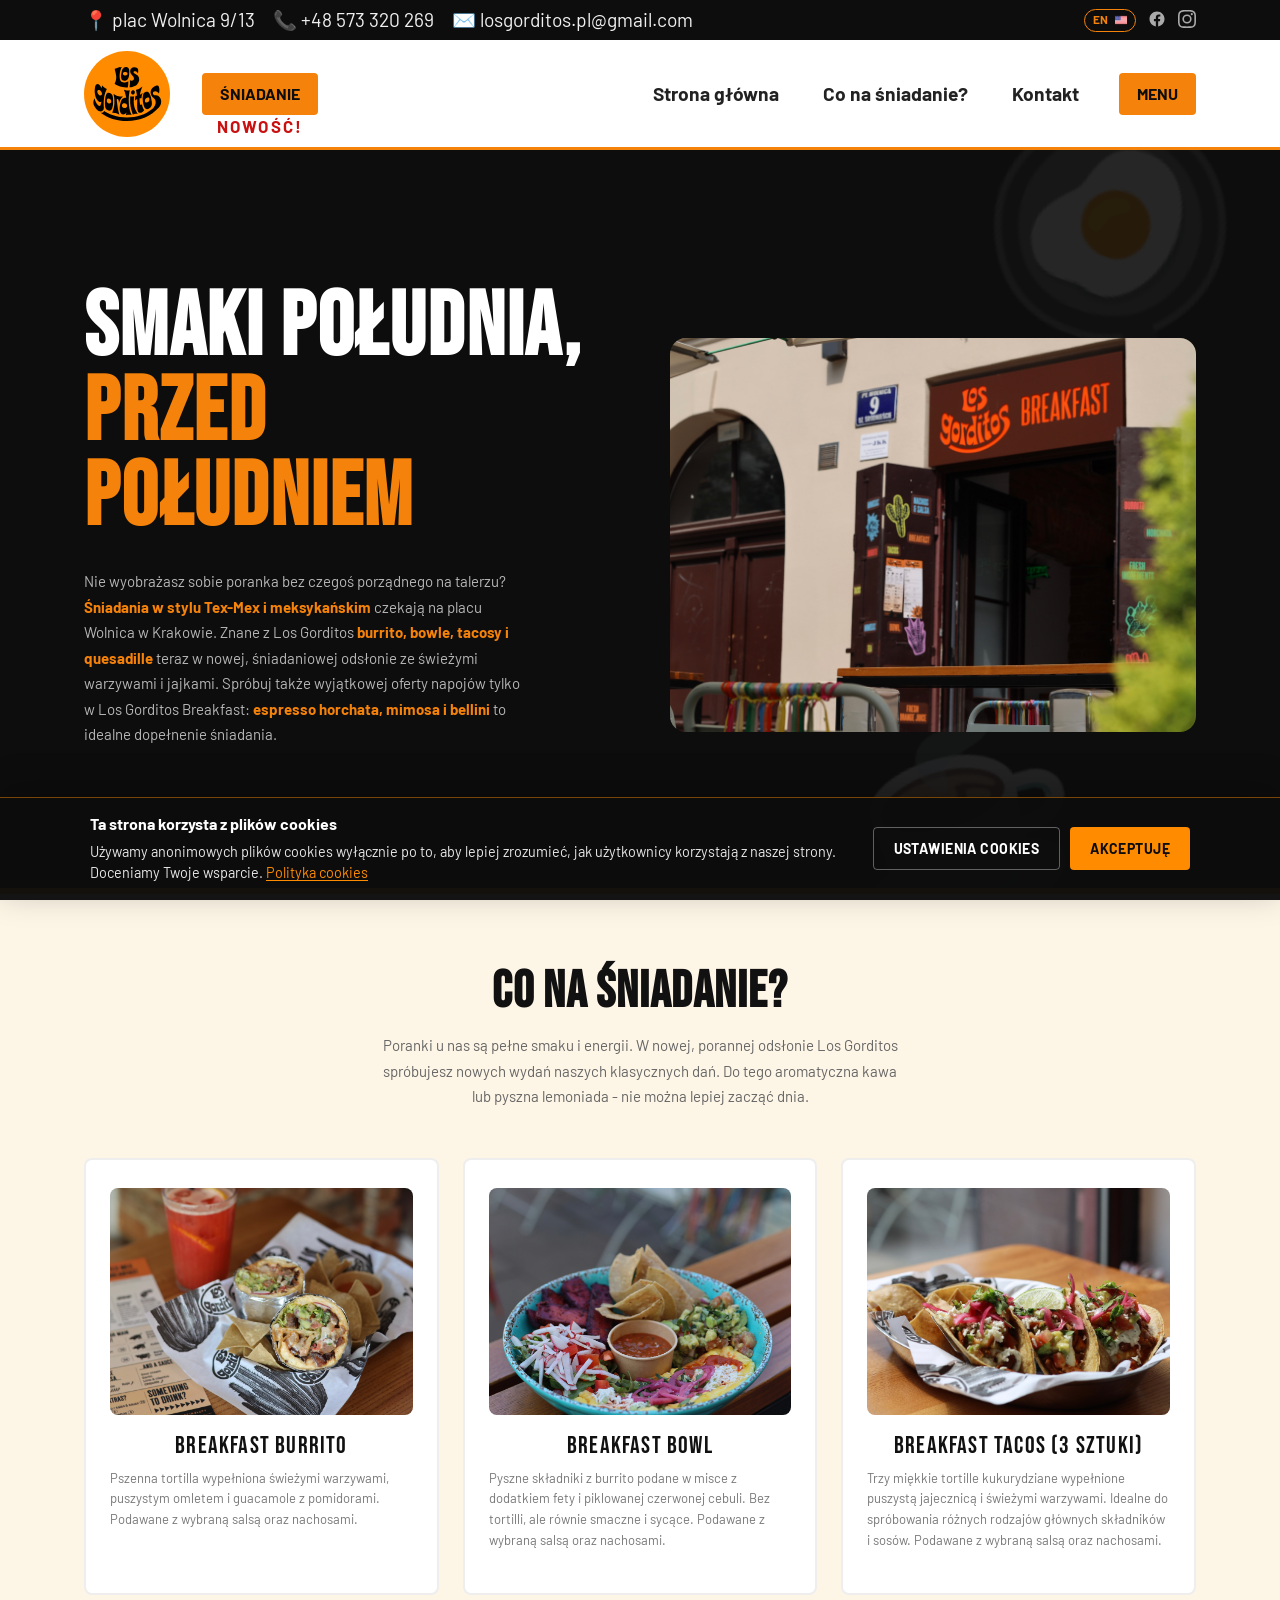
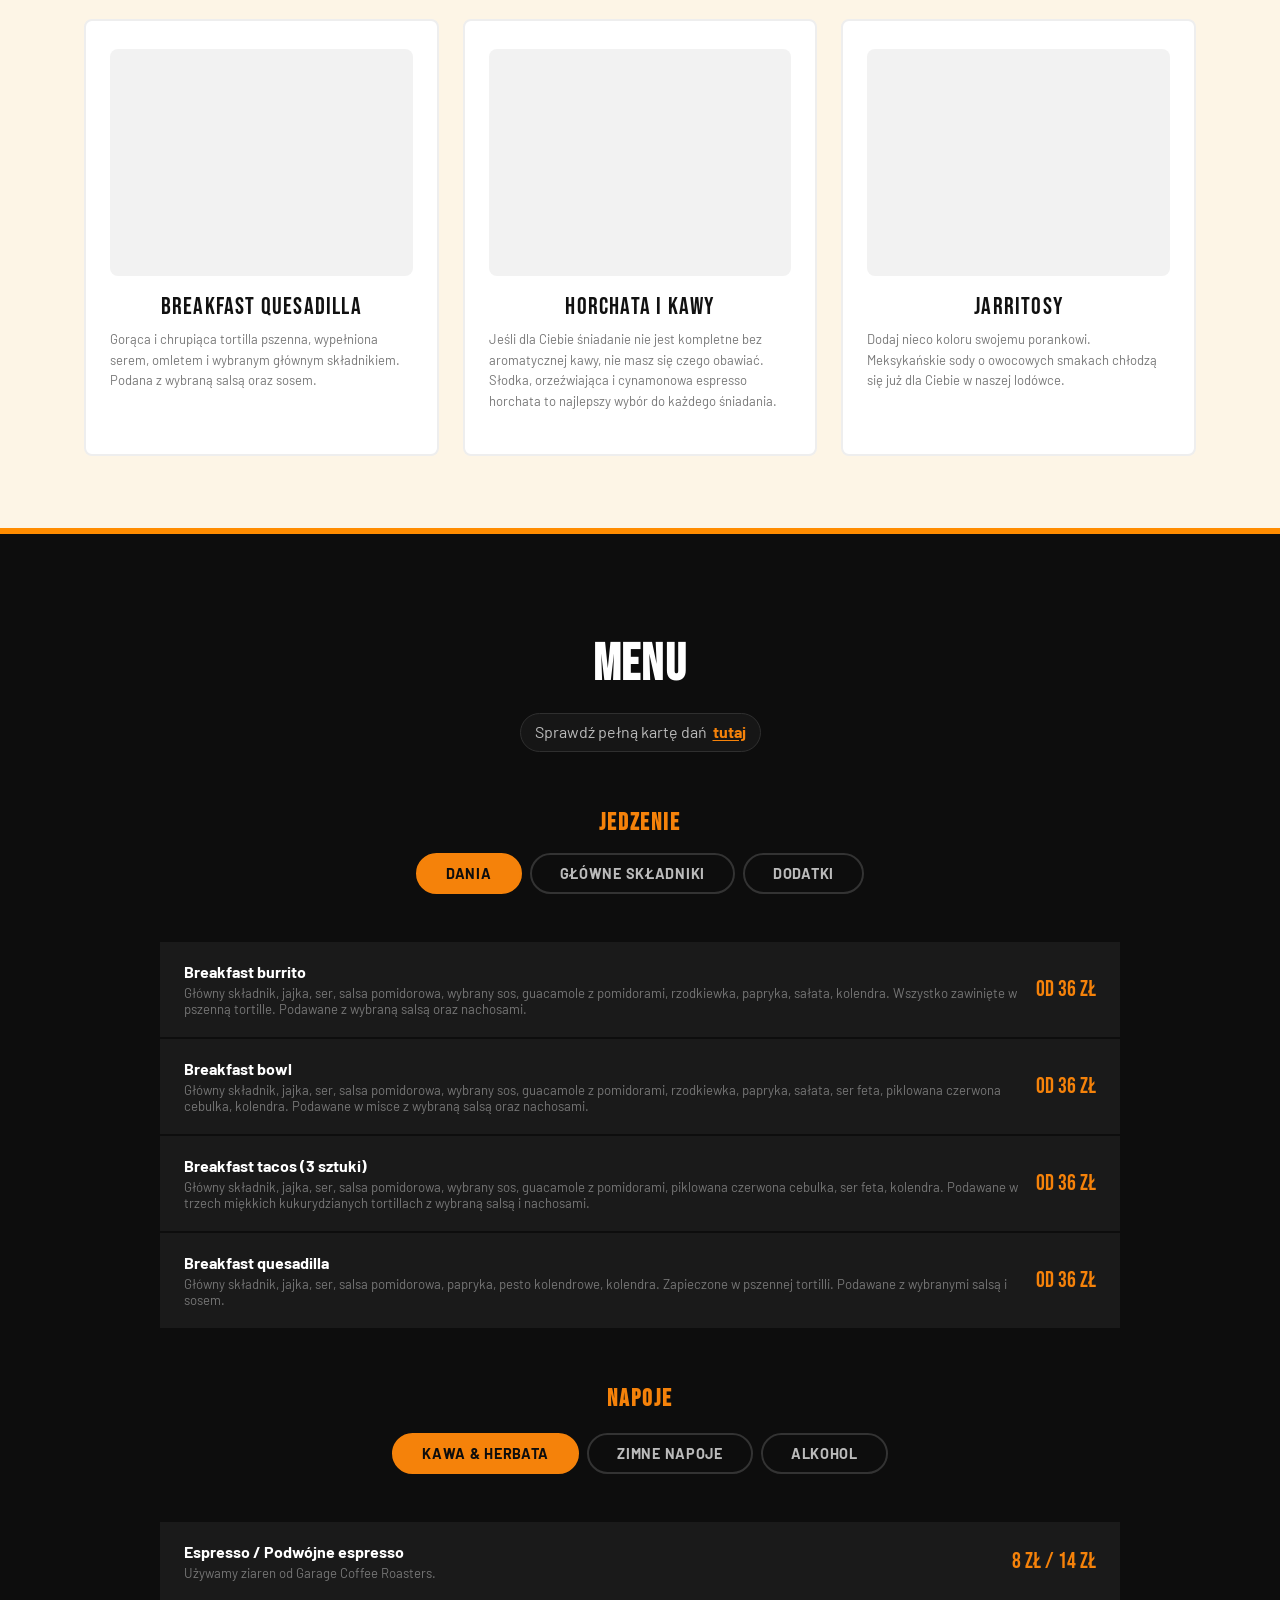
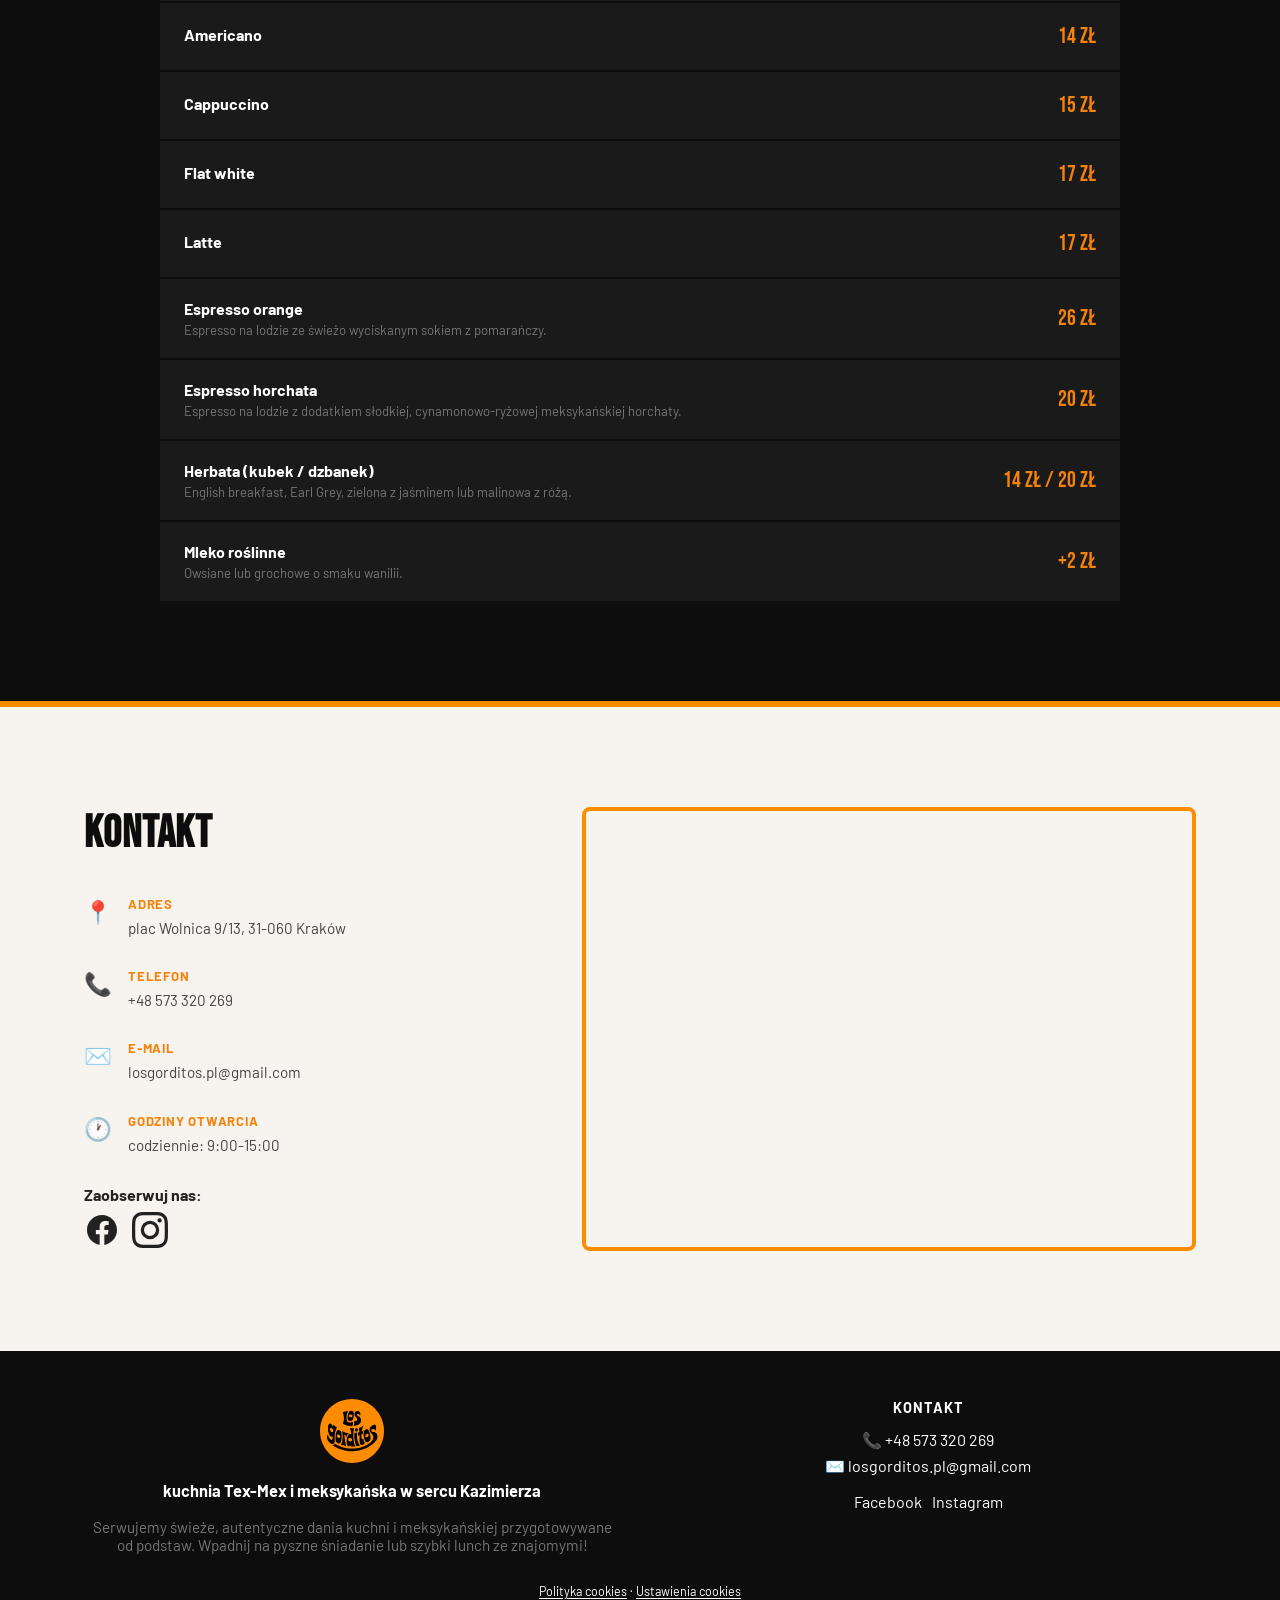
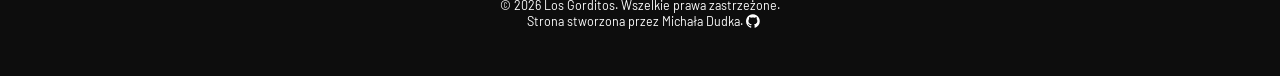
==== breakfast/index.html @ 09b19503 "Update breakfast menu URL in index.html" ====
<!DOCTYPE html>
<html lang="pl">

<head>

<script src="../js/gtag-consent-default.js"></script>

<script type="application/ld+json">
{
  "@context": "https://schema.org",
  "@type": "Restaurant",
  "name": "Los Gorditos Breakfast",
  "inLanguage": "pl",
  "url": "https://losgorditos.pl/breakfast",
  "logo": "https://losgorditos.pl/images/logo-losgorditos.svg",
  "image": "https://losgorditos.pl/images/logo-above-door.webp",
  "description": "Śniadania Tex-Mex i meksykańskie w sercu krakowskiego Kazimierza. Najlepsze burrito, tacos, quesadillas, piwo i kawa.",
  "servesCuisine": ["Tex-Mex", "Mexican", "Breakfast"],
  "priceRange": "$$",
  "telephone": "+48573320269",
  "email": "losgorditos.pl@gmail.com",
  "address": {
    "@type": "PostalAddress",
    "streetAddress": "plac Wolnica 9/13",
    "addressLocality": "Kraków",
    "postalCode": "31-060",
    "addressCountry": "PL"
  },
  "geo": {
    "@type": "GeoCoordinates",
    "latitude": 50.0488204,
    "longitude": 19.9448152
  },
  "hasMap": "https://maps.app.goo.gl/TmbM3u1rNpXEDrRg7",
  "menu": "https://losgorditos.pl/breakfast/menu/",
  "currenciesAccepted": "PLN",
  "paymentAccepted": "Cash, Credit Card, Mobile Payment, Blik, Bitcoin",
  "openingHoursSpecification": [
    {
      "@type": "OpeningHoursSpecification",
      "dayOfWeek": ["Monday","Tuesday","Wednesday","Thursday","Friday","Saturday","Sunday"],
      "opens": "9:00",
      "closes": "14:00"
    }
  ],
  "sameAs": [
    "https://www.facebook.com/losgorditosPL/",
    "https://www.instagram.com/losgorditos.krk.pl/"
  ]
}
</script>



  <meta charset="UTF-8" />
  <meta name="viewport" content="width=device-width, initial-scale=1.0" />
  <meta name="description" content="Los Gorditos Breakfast to restauracja Tex-Mex i meksykańska na krakowskim Kazimierzu. Burrito, tacos, quesadillas, świeże składniki i dostawa. Sprawdź menu i zamów online!" />
  <meta name="robots" content="index, follow" />
  <link rel="canonical" href="https://losgorditos.pl/breakfast/" />
  <link rel="alternate" hreflang="pl" href="https://losgorditos.pl/breakfast/" />
  <link rel="alternate" hreflang="en" href="https://losgorditos.pl/breakfast/en.html" />
  <link rel="alternate" hreflang="x-default" href="https://losgorditos.pl/breakfast/" />
  <meta property="og:title" content="Los Gorditos Breakfast – Śniadania Tex-Mex i meksykańskie w sercu Kazimierza" />
  <meta property="og:description" content="Świeże burrito, tacos i więcej. Sprawdź menu Los Gorditos Breakfast w Krakowie!" />
  <meta property="og:image" content="https://losgorditos.pl/images/og-image.jpg" />
  <meta property="og:url" content="https://losgorditos.pl/breakfast/" />
  <meta property="og:type" content="website" />
  <meta name="geo.region" content="PL-MA" />
  <meta name="geo.placename" content="Kraków" />
  <meta name="geo.position" content="50.0488204;19.9448152" />
  <meta name="ICBM" content="50.0488204, 19.9448152" />

  <meta charset="UTF-8" />
  <meta name="viewport" content="width=device-width, initial-scale=1.0" />
  <title>Los Gorditos Breakfast – Śniadania Tex-Mex i meksykańskie w&nbsp;sercu Kazimierza</title>
  <link rel="preload" href="../fonts/BebasNeue-Regular.ttf" as="font" type="font/ttf" crossorigin>
  <link rel="preload" href="../fonts/Barlow-Regular.ttf" as="font" type="font/ttf" crossorigin>
  <link rel="preload" href="../fonts/Barlow-Bold.ttf" as="font" type="font/ttf" crossorigin>
  <link rel="preload" href="../fonts/Barlow-Italic.ttf" as="font" type="font/ttf" crossorigin>
  <link rel="preload" href="style-breakfast.css" as="style" onload="this.onload=null;this.rel='stylesheet'" />
  <noscript><link rel="stylesheet" href="style-breakfast.css" /></noscript>
  <link rel="stylesheet" href="style-breakfast.css" />
  <link rel="stylesheet" href="../css/cookie-consent.css" />

  <!-- Favicon -->
  <link rel="icon" type="image/svg+xml" href="../images/logo-losgorditos.svg" />

</head>
<body>

  <!-- TOP BAR -->
  <div class="topbar">
    <div class="topbar-inner">
      <span>
        <a href="https://maps.app.goo.gl/LWCcdTM8QQ1nmCn27">📍 plac Wolnica 9/13</a>
      </span>
      <span class="topbar-hide-mobile">        
        <p><a href="tel:+48 573 320 269">📞 +48 573 320 269</a></p>
      </span>
      <span class="topbar-hide-mobile topbar-hide-email">
        <p><a href="mailto:losgorditos.pl@gmail.com">✉️ losgorditos.pl@gmail.com</a></p>
      </span>

      <div class="topbar-social">
        <a href="https://losgorditos.pl/en.html" class="topbar-lang-switch" aria-label="English version">EN <img src="../images/flag-usa.webp" alt="" aria-hidden="true" class="flag-icon" /></a>
        <a href="https://www.facebook.com/losgorditosPL/" aria-label="Facebook" target="_blank" rel="noopener noreferrer">
          <svg width="18" height="18" fill="currentColor" viewBox="0 0 24 24"><path d="M22 12c0-5.52-4.48-10-10-10S2 6.48 2 12c0 4.99 3.66 9.12 8.44 9.88v-6.99H7.9v-2.89h2.54V9.84c0-2.51 1.49-3.89 3.78-3.89 1.09 0 2.24.2 2.24.2v2.46h-1.26c-1.24 0-1.63.77-1.63 1.56v1.88h2.77l-.44 2.89h-2.33v6.99C18.34 21.12 22 16.99 22 12z"/></svg>
        </a>
        <a href="https://www.instagram.com/losgorditos.krk.pl/" aria-label="Instagram" target="_blank" rel="noopener noreferrer">
          <svg width="18" height="18" fill="currentColor" viewBox="0 0 24 24"><path d="M12 2.163c3.204 0 3.584.012 4.85.07 3.252.148 4.771 1.691 4.919 4.919.058 1.265.069 1.645.069 4.849 0 3.205-.012 3.584-.069 4.849-.149 3.225-1.664 4.771-4.919 4.919-1.266.058-1.644.07-4.85.07-3.204 0-3.584-.012-4.849-.07-3.26-.149-4.771-1.699-4.919-4.92-.058-1.265-.07-1.644-.07-4.849 0-3.204.013-3.583.07-4.849.149-3.227 1.664-4.771 4.919-4.919 1.266-.057 1.645-.069 4.849-.069zM12 0C8.741 0 8.333.014 7.053.072 2.695.272.273 2.69.073 7.052.014 8.333 0 8.741 0 12c0 3.259.014 3.668.072 4.948.2 4.358 2.618 6.78 6.98 6.98C8.333 23.986 8.741 24 12 24c3.259 0 3.668-.014 4.948-.072 4.354-.2 6.782-2.618 6.979-6.98.059-1.28.073-1.689.073-4.948 0-3.259-.014-3.667-.072-4.947-.196-4.354-2.617-6.78-6.979-6.98C15.668.014 15.259 0 12 0zm0 5.838a6.162 6.162 0 100 12.324 6.162 6.162 0 000-12.324zM12 16a4 4 0 110-8 4 4 0 010 8zm6.406-11.845a1.44 1.44 0 100 2.881 1.44 1.44 0 000-2.881z"/></svg>
        </a>
      </div>
    </div>
  </div>

  <!-- NAVBAR -->
  <nav class="navbar" id="navbar">
    <div class="nav-inner">
      <a href="../" class="nav-logo">
        <img src="../images/logo-losgorditos.svg" alt="Los Gorditos" onerror="this.style.display='none'; this.nextElementSibling.style.display='flex'" loading="eager" fetchpriority=high decoding="sync" width="86" height="86" />
      </a>
      <div class="nav-breakfast-wrap">
        <a href="#" class="nav-breakfast">ŚNIADANIE</a>
        <span class="nav-breakfast-badge">NOWOŚĆ!</span>
      </div>
      <a href="menu/" class="mobile-quick-menu" target="_blank" rel="noopener noreferrer">MENU</a>
      <button class="hamburger" id="hamburger" aria-label="Otwórz menu nawigacji" aria-expanded="false" aria-controls="navLinks">
        <span></span><span></span><span></span>
      </button>
      <ul class="nav-links" id="navLinks">
        <li><a href="#">Strona główna</a></li>
        <li><a href="#about">Co na śniadanie?</a></li>
        <li><a href="#contact">Kontakt</a></li>
        <!-- <li><a href="#offer">Nasza oferta</a></li> -->
        <!-- <li><a href="#delivery">Usługa dostawy</a></li> -->
        <!-- <li><a href="#catering">Catering</a></li> -->
        <!-- <li><a href="#contact">Kontakt</a></li> -->
        <li><a href="menu/" class="btn-menu" target="_blank">MENU</a></li>
      </ul>
    </div>
  </nav>

<!-- HERO -->
  <!-- HERO -->
  <section class="hero" id="home">
    <div class="hero-content">
      <div class="hero-text">
        <h1 class="hero-title">Smaki południa,<br> <b>przed południem</b></h1>
        <p class="hero-desc"> Nie wyobrażasz sobie poranka bez czegoś porządnego na talerzu? <b>Śniadania w stylu Tex-Mex i meksykańskim</b> czekają na placu Wolnica w Krakowie. Znane z Los Gorditos <b>burrito, bowle, tacosy i quesadille</b> teraz w nowej, śniadaniowej odsłonie ze świeżymi warzywami i jajkami. Spróbuj także wyjątkowej oferty napojów tylko w Los Gorditos Breakfast: <b>espresso horchata, mimosa i bellini</b> to idealne dopełnenie śniadania.</p>
        <div class="hero-btns">
          <!-- <a href="#contact" class="btn btn-primary">Gdzie?</a> -->
        </div>
      </div>
      <div class="hero-img">
        <div class="hero-img-frame">
          <img src="images/main-photo-doors.JPG" sizes="(max-width: 700px) 92vw, (max-width: 1100px) 70vw, 45vw" alt="Wejście do Los Gorditos Breakfast przy placu Wolnica" onerror="this.parentElement.classList.add('img-placeholder')" loading="eager" fetchpriority="high" decoding="sync" width="674" height="1200" />
        </div>
      </div>
    </div>
    <div class="hero-stripe"></div>
  </section>

  </div>
</div>

<div class="divider"></div>

<!-- MENU TEASER -->
<div class="section" id="about">
  <h2 class="section-title">Co na śniadanie?</h2>
  <p class="section-sub">Poranki u nas są pełne smaku i energii. W nowej, porannej odsłonie Los Gorditos spróbujesz nowych wydań naszych klasycznych dań. Do tego aromatyczna kawa lub pyszna lemoniada - nie można lepiej zacząć dnia.</p>

  <div class="dishes-grid">
    <div class="dish-card">
      <img src="images/breakfast-burrito.jpg" alt="Breakfast burrito" class="dish-emoji" loading="lazy" decoding="async" />
      <div class="dish-name">Breakfast burrito</div>
      <p class="dish-desc">Pszenna tortilla wypełniona świeżymi warzywami, puszystym omletem i guacamole z pomidorami. Podawane z wybraną salsą oraz nachosami.</p>
    </div>
    <div class="dish-card">
      <img src="images/breakfast-bowl.jpg" alt="Breakfast bowl" class="dish-emoji" loading="lazy" decoding="async" />
      <div class="dish-name">Breakfast bowl</div>
      <p class="dish-desc">Pyszne składniki z burrito podane w misce z dodatkiem fety i piklowanej czerwonej cebuli. Bez tortilli, ale równie smaczne i sycące. Podawane z wybraną salsą oraz nachosami.</p>
    </div>
    <div class="dish-card">
      <img src="images/breakfast-tacos.jpg" alt="Breakfast tacos (3 sztuki)" class="dish-emoji" loading="lazy" decoding="async" />
      <div class="dish-name">Breakfast tacos (3 sztuki)</div>
      <p class="dish-desc">Trzy miękkie tortille kukurydziane wypełnione puszystą jajecznicą i świeżymi warzywami. Idealne do spróbowania różnych rodzajów głównych składników i sosów. Podawane z wybraną salsą oraz nachosami.</p>
    </div>
    <div class="dish-card">
      <img src="images/breakfast-quesadilla.jpg" alt="Breakfast quesadilla" class="dish-emoji" loading="lazy" decoding="async" />
      <div class="dish-name">Breakfast quesadilla</div>
      <p class="dish-desc">Gorąca i chrupiąca tortilla pszenna, wypełniona serem, omletem i wybranym głównym składnikiem. Podana z wybraną salsą oraz sosem.</p>
    </div>
    <div class="dish-card">
      <img src="images/horchata.jpg" alt="Horchata i kawy" class="dish-emoji" loading="lazy" decoding="async" />
      <div class="dish-name">Horchata i kawy</div>
      <p class="dish-desc">Jeśli dla Ciebie śniadanie nie jest kompletne bez aromatycznej kawy, nie masz się czego obawiać. Słodka, orzeźwiająca i cynamonowa espresso horchata to najlepszy wybór do każdego śniadania.</p>
    </div>
    <div class="dish-card">
      <img src="images/jarritos.jpg" alt="Jarritosy" class="dish-emoji" loading="lazy" decoding="async" />
      <div class="dish-name">Jarritosy</div>
      <p class="dish-desc">Dodaj nieco koloru swojemu porankowi. Meksykańskie sody o owocowych smakach chłodzą się już dla Ciebie w naszej lodówce.</p>
    </div>
  </div>
</div>

<div class="divider"></div>

  <!-- MENU SECTION -->
  <section class="menu-section" id="menu">
      <div class="section-header light">
        <h2>Menu</h2>
        <p class="menu-subtitle">Sprawdź pełną kartę dań <a href="menu/" target="_blank" rel="noopener noreferrer">tutaj</a></p>
      </div>
      <h3 class="menu-group-heading">JEDZENIE</h3>
      <div class="menu-tabs" role="tablist" aria-label="Kategorie menu">
        <button class="tab active" data-tab="main" role="tab" aria-selected="true" aria-controls="tab-main" id="tab-btn-main">Dania</button>
        <button class="tab" data-tab="sides" role="tab" aria-selected="false" aria-controls="tab-sides" id="tab-btn-sides">Główne składniki</button>
        <button class="tab" data-tab="drinks" role="tab" aria-selected="false" aria-controls="tab-drinks" id="tab-btn-drinks">Dodatki</button>
      </div>
      <div class="menu-content active" id="tab-main" role="tabpanel" aria-labelledby="tab-btn-main">
        <div class="menu-grid">
          <div class="menu-item">
            <div class="menu-item-info"><h4>Breakfast burrito</h4><p>Główny składnik, jajka, ser, salsa pomidorowa, wybrany sos, guacamole z pomidorami, rzodkiewka, papryka, sałata, kolendra. Wszystko zawinięte w pszenną tortille. Podawane z wybraną salsą oraz nachosami.</p></div>
            <span class="menu-price">od 36 zł</span>
          </div>
          <div class="menu-item">
            <div class="menu-item-info"><h4>Breakfast bowl</h4><p>Główny składnik, jajka, ser, salsa pomidorowa, wybrany sos, guacamole z pomidorami, rzodkiewka, papryka, sałata, ser feta, piklowana czerwona cebulka, kolendra. Podawane w misce z wybraną salsą oraz nachosami.</p></div>
            <span class="menu-price">od 36 zł</span>
          </div>
          <div class="menu-item">
            <div class="menu-item-info"><h4>Breakfast tacos (3 sztuki)</h4><p>Główny składnik, jajka, ser, salsa pomidorowa, wybrany sos, guacamole z pomidorami, piklowana czerwona cebulka, ser feta, kolendra. Podawane w trzech miękkich kukurydzianych tortillach z wybraną salsą i nachosami.</p></div>
            <span class="menu-price">od 36 zł</span>
          </div>
          <div class="menu-item">
            <div class="menu-item-info"><h4>Breakfast quesadilla</h4><p>Główny składnik, jajka, ser, salsa pomidorowa, papryka, pesto kolendrowe, kolendra. Zapieczone w pszennej tortilli. Podawane z wybranymi salsą i sosem.</p></div>
            <span class="menu-price">od 36 zł</span>
          </div>
        </div>
      </div>
      <div class="menu-content" id="tab-sides" role="tabpanel" aria-labelledby="tab-btn-sides">
        <div class="menu-grid">
          <div class="menu-item">
            <div class="menu-item-info"><h4>Tofu-boczek</h4><p>Plastry wędzonego tofu marynowanego w wędzonej zalewie z dodatkiem pomidorów i soku z buraka.</p></div>
            <span class="menu-price">36 zł</span>
          </div>
          <div class="menu-item">
            <div class="menu-item-info"><h4>Pieczony kurczak</h4><p>Soczysty, idealnie doprawiony i wypieczony kurczak. Pyszny i sycący w każdym kęsie.</p></div>
            <span class="menu-price">38 zł</span>
          </div>
          <div class="menu-item">
            <div class="menu-item-info"><h4>Wędzony boczek i kiełbasa</h4><p>Połączenie dwu produktów regionalnych z Białki Tatrzańskiej.</p></div>
            <span class="menu-price">38 zł</span>
          </div>
          <div class="menu-item">
            <div class="menu-item-info"><h4>Szarpana wieprzowina</h4><p>Powoli duszona, aromatyczna szarpana wieprzowina, wędzona, delikatna i pełna bogatego smaku.</p></div>
            <span class="menu-price">40 zł</span>
          </div>
          <div class="menu-item">
            <div class="menu-item-info"><h4>Wołowina Barbacoa</h4><p>Delikatna, wolno pieczona wołowina marynowana w aromatycznych przyprawach - rozpływająca się w ustach.</p></div>
            <span class="menu-price">46 zł</span>
          </div>
        </div>
      </div>
      <div class="menu-content" id="tab-drinks" role="tabpanel" aria-labelledby="tab-btn-drinks">
        <div class="menu-grid">
          <div class="menu-item">
            <div class="menu-item-info"><h4>Salsa Mango</h4><p>Łagodne i&nbsp;słodkawe połączenie dojrzałych mango, kolendry i&nbsp;limonki, które dodaje każdemu daniu tropikalnego akcentu.</p></div>
            <span class="menu-price">bez limitu</span>
          </div>
          <div class="menu-item">
            <div class="menu-item-info"><h4>Salsa Verde</h4><p>Łagodna salsa z&nbsp;zielonych pomidorków tomatillos i&nbsp;kolendry. Orzeźwiająca, lekko kwaśna.</p></div>
            <span class="menu-price">bez limitu</span>
          </div>
          <div class="menu-item">
            <div class="menu-item-info"><h4>Salsa Roja</h4><p>Delikatnie pikantna salsa na bazie pomidorów i&nbsp;wędzonych papryczek jalapeño to idealne dopełnienie każdego dania.</p></div>
            <span class="menu-price">bez limitu</span>
          </div>
          <div class="menu-item">
            <div class="menu-item-info"><h4>Salsa Habanero</h4><p>Coś dla odważnych! Salsa z&nbsp;grillowanych papryczek habanero gwarantuje mocne doznania smakowe. Zdecydowanie nie dla osób wrażliwych.</p></div>
            <span class="menu-price">bez limitu</span>
          </div>
          <div class="menu-item">
            <div class="menu-item-info"><h4>Śmietana</h4><p>Gładka i&nbsp;kremowa. Idealny dodatek do pikantnych sals.</p></div>
            <span class="menu-price">bez limitu</span>
          </div>
          <div class="menu-item">
            <div class="menu-item-info"><h4>Sos czosnkowy</h4><p>Aromatyczny sos na bazie majonezu i konfitowanego czosnku z dodatkiem śmietany.</p></div>
            <span class="menu-price">bez limitu</span>
          </div>
          <div class="menu-item">
            <div class="menu-item-info"><h4>Sos limonkowo-kolendrowy</h4><p>Orzeźwiający, łagodny sos z&nbsp;kolendrą, limonką i&nbsp;miętą. Doda każdemu posiłkowi wyrazistości.</p></div>
            <span class="menu-price">bez limitu</span>
          </div>
          <div class="menu-item">
            <div class="menu-item-info"><h4>Sos chipotle</h4><p>Wędzony, pikantny sos z&nbsp;papryczek jalapeño na bazie kwaśnej śmietany i&nbsp;majonezu. Dodaje głębi i&nbsp;smaku każdemu kęsowi.</p></div>
            <span class="menu-price">bez limitu</span>
          </div>
        </div>
      </div>
      <h3 class="menu-group-heading menu-group-heading-drinks">NAPOJE</h3>
      <div class="menu-tabs menu-tabs-drinks" role="tablist" aria-label="Kategorie napojów">
        <button class="tab active" data-tab="coffee" role="tab" aria-selected="true" aria-controls="tab-coffee" id="tab-btn-coffee">KAWA &amp; HERBATA</button>
        <button class="tab" data-tab="cold-drinks" role="tab" aria-selected="false" aria-controls="tab-cold-drinks" id="tab-btn-cold-drinks">ZIMNE NAPOJE</button>
        <button class="tab" data-tab="alcohol" role="tab" aria-selected="false" aria-controls="tab-alcohol" id="tab-btn-alcohol">ALKOHOL</button>
      </div>
      <div class="menu-content active" id="tab-coffee" role="tabpanel" aria-labelledby="tab-btn-coffee">
        <div class="menu-grid">
          <div class="menu-item">
            <div class="menu-item-info"><h4>Espresso / Podwójne espresso</h4><p>Używamy ziaren od <a href="https://www.instagram.com/garage_coffee_equipment/">Garage Coffee Roasters</a>.</p></div>
            <span class="menu-price">8 zł / 14 zł</span>
          </div>
          <div class="menu-item">
            <div class="menu-item-info"><h4>Americano</h4><p></p></div>
            <span class="menu-price">14 zł</span>
          </div>
          <div class="menu-item">
            <div class="menu-item-info"><h4>Cappuccino</h4><p></p></div>
            <span class="menu-price">15 zł</span>
          </div>
          <div class="menu-item">
            <div class="menu-item-info"><h4>Flat white</h4><p></p></div>
            <span class="menu-price">17 zł</span>
          </div>
          <div class="menu-item">
            <div class="menu-item-info"><h4>Latte</h4><p></p></div>
            <span class="menu-price">17 zł</span>
          </div>
          <div class="menu-item">
            <div class="menu-item-info"><h4>Espresso orange</h4><p>Espresso na lodzie ze świeżo wyciskanym sokiem z pomarańczy.</p></div>
            <span class="menu-price">26 zł</span>
          </div>
          <div class="menu-item">
            <div class="menu-item-info"><h4>Espresso horchata</h4><p>Espresso na lodzie z dodatkiem słodkiej, cynamonowo-ryżowej meksykańskiej horchaty.</p></div>
            <span class="menu-price">20 zł</span>
          </div>
          <div class="menu-item">
            <div class="menu-item-info"><h4>Herbata (kubek / dzbanek)</h4><p>English breakfast, Earl Grey, zielona z jaśminem lub malinowa z różą.</p></div>
            <span class="menu-price">14 zł / 20 zł</span>
          </div>
          <div class="menu-item">
            <div class="menu-item-info"><h4>Mleko roślinne</h4><p>Owsiane lub grochowe o smaku wanilii.</p></div>
            <span class="menu-price">+2 zł</span>
          </div>
        </div>
      </div>
      <div class="menu-content" id="tab-cold-drinks" role="tabpanel" aria-labelledby="tab-btn-cold-drinks">
        <div class="menu-grid">
          <div class="menu-item">
            <div class="menu-item-info"><h4>Domowa lemoniada (350 ml / 0,5 l / 1.0 l)</h4><p></p></div>
            <span class="menu-price">20 zł / 27 zł / 45 zł</span>
          </div>
          <div class="menu-item">
            <div class="menu-item-info"><h4>Jarritos</h4><p>Meksykańskie napoje gazowane o owocowych smakach. Dostępne o smaku meksykańskiej coli, mango, gujawy lub limonki.</p></div>
            <span class="menu-price">20 zł</span>
          </div>
          <div class="menu-item">
            <div class="menu-item-info"><h4>Softy</h4><p>Coca-Cola, Coca-Cola Zero, Fanta lub Sprite. (250 ml)</p></div>
            <span class="menu-price">12 zł</span>
          </div>
          <div class="menu-item">
            <div class="menu-item-info"><h4>Świeżo wyciskany sok z pomarańczy (300 ml)</h4><p></p></div>
            <span class="menu-price">24 zł</span>
          </div>
          <div class="menu-item">
            <div class="menu-item-info"><h4>Horchata (300 ml)</h4><p>Słodki, cynamonowo-ryżowy napój meksykański.</p></div>
            <span class="menu-price">15 zł</span>
          </div>
          <div class="menu-item">
            <div class="menu-item-info"><h4>Woda (0.5 l / 1.0 l)</h4><p>Gazowana lub niegazowana.</p></div>
            <span class="menu-price">6 zł / 12 zł</span>
          </div>
        </div>
      </div>
      <div class="menu-content" id="tab-alcohol" role="tabpanel" aria-labelledby="tab-btn-alcohol">
        <div class="menu-grid">
          <div class="menu-item">
            <div class="menu-item-info"><h4>Staropramen (300 ml / 0.5 l)</h4><p>Klasyczne czeskie piwo lager o pełnym smaku i delikatnej goryczce.</p></div>
            <span class="menu-price">15 zł / 18 zł</span>
          </div>
          <div class="menu-item">
            <div class="menu-item-info"><h4>Blue Moon (300 ml / 0.5 l)</h4><p>Amerykańskie piwo w stylu belgijskim. Pszeniczne z dodatkiem płatków owsianych, skórki pomarańczy i kolendry. </p></div>
            <span class="menu-price">20 zł / 24 zł</span>
          </div>
          <div class="menu-item">
            <div class="menu-item-info"><h4>Corona / Corona 0%</h4><p>Kultowy meksykański lager o lekkim i orzeźwiającym smaku i charakterystycznym cytrusowym finiszu. Podajemy z limonką - tak jak należy.</p></div>
            <span class="menu-price">18 zł</span>
          </div>
          <div class="menu-item">
            <div class="menu-item-info"><h4>Mimosa</h4><p>Lekki i orzeźwiający koktajl łączący świeżo wyciskany sok z pomarańczy i wino musujące.</p></div>
            <span class="menu-price">28 zł</span>
          </div>
          <div class="menu-item">
            <div class="menu-item-info"><h4>Bellini</h4><p>Elegancki koktajl z puree z brzoskwiń i winem musującym, o subtelnym słodkim, owocowym smaku.</p></div>
            <span class="menu-price">28 zł</span>
          </div>
          <div class="menu-item">
            <div class="menu-item-info"><h4>Tropical Sangria (200 ml / 0.5 l / 1.0 l)</h4><p>Owocowa wariacja na temat klasycznej sangrii.</p></div>
            <span class="menu-price">25 zł / 50 zł / 75 zł</span>
          </div>
          <div class="menu-item">
            <div class="menu-item-info"><h4>Aperol Spritz</h4><p>Klasyczny włoski koktajl na bazie Aperola i wina musującego, z orzeźwiającą nutą pomarańczy i lekką, przyjemną goryczką.</p></div>
            <span class="menu-price">32 zł</span>
          </div>
          <div class="menu-item">
            <div class="menu-item-info"><h4>Lavender Limoncello</h4><p>Świeży i aromatyczny koktajl łączący wino musujące z cytrusowym kordiałem lawendowym, miętą i delikatnym kwiatowym akcentem.</p></div>
            <span class="menu-price">32 zł</span>
          </div>
        </div>
      </div>
  </section>

<div class="divider"></div>

  <!-- CONTACT -->
  <section class="contact" id="contact">
    <div class="container contact-grid">
      <div class="contact-info">
        <h2>Kontakt</h2>
        <div class="contact-item">
          <span class="contact-icon" aria-hidden="true">📍</span>
          <div>
            <strong>Adres</strong>
            <p><a href="https://maps.app.goo.gl/LWCcdTM8QQ1nmCn27" target="_blank" rel="noopener noreferrer">plac Wolnica 9/13, 31-060 Kraków</a></p>
          </div>
        </div>
        <div class="contact-item">
          <span class="contact-icon" aria-hidden="true">📞</span>
          <div>
            <strong>Telefon</strong>
            <p><a href="tel:+48573320269">+48 573 320 269</a></p>
          </div>
        </div>
        <div class="contact-item">
          <span class="contact-icon" aria-hidden="true">✉️</span>
          <div>
            <strong>E-mail</strong>
            <p><a href="mailto:losgorditos.pl@gmail.com">losgorditos.pl@gmail.com</a></p>
          </div>
        </div>
        <div class="contact-item">
          <span class="contact-icon" aria-hidden="true">🕐</span>
          <div>
            <strong>Godziny otwarcia</strong>
            <p>codziennie: 9:00-15:00</p>
          </div>
        </div>
        <p><strong>Zaobserwuj nas:</strong></p>
        <div class="contact-social">
          <a href="https://www.facebook.com/losgorditosPL/" aria-label="Facebook" target="_blank" rel="noopener noreferrer">
            <svg width="36" height="36" fill="currentColor" viewBox="0 0 24 24"><path d="M22 12c0-5.52-4.48-10-10-10S2 6.48 2 12c0 4.99 3.66 9.12 8.44 9.88v-6.99H7.9v-2.89h2.54V9.84c0-2.51 1.49-3.89 3.78-3.89 1.09 0 2.24.2 2.24.2v2.46h-1.26c-1.24 0-1.63.77-1.63 1.56v1.88h2.77l-.44 2.89h-2.33v6.99C18.34 21.12 22 16.99 22 12z"/></svg>
          </a>
          <a href="https://www.instagram.com/losgorditos.krk.pl/" aria-label="Instagram" target="_blank" rel="noopener noreferrer">
            <svg width="36" height="36" fill="currentColor" viewBox="0 0 24 24"><path d="M12 2.163c3.204 0 3.584.012 4.85.07 3.252.148 4.771 1.691 4.919 4.919.058 1.265.069 1.645.069 4.849 0 3.205-.012 3.584-.069 4.849-.149 3.225-1.664 4.771-4.919 4.919-1.266.058-1.644.07-4.85.07-3.204 0-3.584-.012-4.849-.07-3.26-.149-4.771-1.699-4.919-4.92-.058-1.265-.07-1.644-.07-4.849 0-3.204.013-3.583.07-4.849.149-3.227 1.664-4.771 4.919-4.919 1.266-.057 1.645-.069 4.849-.069zM12 0C8.741 0 8.333.014 7.053.072 2.695.272.273 2.69.073 7.052.014 8.333 0 8.741 0 12c0 3.259.014 3.668.072 4.948.2 4.358 2.618 6.78 6.98 6.98C8.333 23.986 8.741 24 12 24c3.259 0 3.668-.014 4.948-.072 4.354-.2 6.782-2.618 6.979-6.98.059-1.28.073-1.689.073-4.948 0-3.259-.014-3.667-.072-4.947-.196-4.354-2.617-6.78-6.979-6.98C15.668.014 15.259 0 12 0zm0 5.838a6.162 6.162 0 100 12.324 6.162 6.162 0 000-12.324zM12 16a4 4 0 110-8 4 4 0 010 8zm6.406-11.845a1.44 1.44 0 100 2.881 1.44 1.44 0 000-2.881z"/></svg>
          </a>
        </div>
      </div>
      <div class="contact-map">
        <iframe title="Mapa lokalizacji Los Gorditos Breakfast na placu Wolnica w Krakowie" src="https://www.google.com/maps?q=plac%20Wolnica%209%2F13%2C%2031-060%20Krak%C3%B3w&output=embed" width="600" height="450" style="border:0;" allowfullscreen="" loading="lazy" referrerpolicy="no-referrer-when-downgrade"></iframe>
      </div>
    </div>
  </section>

  <!-- FOOTER -->
  <footer class="footer">
    <div class="container footer-inner" style="display:grid; grid-template-columns: repeat(auto-fit, minmax(220px, 1fr)); gap:40px; align-items:start;">
      
      <!-- LOGO + OPIS -->
      <div class="footer-logo">
        <img src="../images/logo-losgorditos.svg" alt="Los Gorditos" onerror="this.style.display='none'; this.nextElementSibling.style.display='flex'" loading="eager" decoding="sync" width="86" height="86" />
        <p style="margin-top:10px; font-weight:600;">kuchnia Tex-Mex i meksykańska w&nbsp;sercu Kazimierza</p>
        <p class="footer-muted" style="margin-top:10px;">
          Serwujemy świeże, autentyczne dania kuchni  i meksykańskiej przygotowywane od podstaw.
          Wpadnij na pyszne śniadanie lub szybki lunch ze znajomymi!
        </p>
      </div>

      <!-- GODZINY OTWARCIA -->
      <!-- <div class="footer-hours">
        <h4>Godziny otwarcia</h4>
            <p>Niedziela - Czwartek: xx:00-21:00</p>
            <p>Piątek - Sobota: xx:00-22:00</p>
      </div> -->

      <!-- KONTAKT -->
      <div class="footer-contact">
        <h4>Kontakt</h4>
        <p><a href="tel:+48573320269">📞 +48 573 320 269</a></p>
        <p><a href="mailto:losgorditos.pl@gmail.com">✉️ losgorditos.pl@gmail.com</a></p>
        <div style="margin-top:10px; display:flex; gap:10px;">
          <a href="https://www.facebook.com/losgorditosPL/" target="_blank" rel="noopener noreferrer">Facebook</a>
          <a href="https://www.instagram.com/losgorditos.krk.pl/" target="_blank" rel="noopener noreferrer">Instagram</a>
        </div>
      </div>

    </div>

    <!-- COPYRIGHT -->
    <div class="footer-copy" style="text-align:center; margin-top:30px;">
      <p class="footer-legal">
        <a href="../polityka-cookies.html">Polityka cookies</a>
        <span aria-hidden="true"> · </span>
        <a href="#" data-cookie-settings>Ustawienia cookies</a>
      </p>
            <p>
        © 2026 Los Gorditos. Wszelkie prawa zastrzeżone. <br>
        <a href="https://github.com/michaldudek15" aria-label="Profil GitHub Michała Dudka" target="_blank" rel="noopener noreferrer" style="margin-left:6px; display:inline-flex; vertical-align:middle;">
          Strona stworzona przez Michała Dudka.&nbsp;
          <svg width="14" height="14" viewBox="0 -0.5 25 25" fill="currentColor" xmlns="http://www.w3.org/2000/svg">
            <path d="m12.301 0h.093c2.242 0 4.34.613 6.137 1.68l-.055-.031c1.871 1.094 3.386 2.609 4.449 4.422l.031.058c1.04 1.769 1.654 3.896 1.654 6.166 0 5.406-3.483 10-8.327 11.658l-.087.026c-.063.02-.135.031-.209.031-.162 0-.312-.054-.433-.144l.002.001c-.128-.115-.208-.281-.208-.466 0-.005 0-.01 0-.014v.001q0-.048.008-1.226t.008-2.154c.007-.075.011-.161.011-.249 0-.792-.323-1.508-.844-2.025.618-.061 1.176-.163 1.718-.305l-.076.017c.573-.16 1.073-.373 1.537-.642l-.031.017c.508-.28.938-.636 1.292-1.058l.006-.007c.372-.476.663-1.036.84-1.645l.009-.035c.209-.683.329-1.468.329-2.281 0-.045 0-.091-.001-.136v.007c0-.022.001-.047.001-.072 0-1.248-.482-2.383-1.269-3.23l.003.003c.168-.44.265-.948.265-1.479 0-.649-.145-1.263-.404-1.814l.011.026c-.115-.022-.246-.035-.381-.035-.334 0-.649.078-.929.216l.012-.005c-.568.21-1.054.448-1.512.726l.038-.022-.609.384c-.922-.264-1.981-.416-3.075-.416s-2.153.152-3.157.436l.081-.02q-.256-.176-.681-.433c-.373-.214-.814-.421-1.272-.595l-.066-.022c-.293-.154-.64-.244-1.009-.244-.124 0-.246.01-.364.03l.013-.002c-.248.524-.393 1.139-.393 1.788 0 .531.097 1.04.275 1.509l-.01-.029c-.785.844-1.266 1.979-1.266 3.227 0 .025 0 .051.001.076v-.004c-.001.039-.001.084-.001.13 0 .809.12 1.591.344 2.327l-.015-.057c.189.643.476 1.202.85 1.693l-.009-.013c.354.435.782.793 1.267 1.062l.022.011c.432.252.933.465 1.46.614l.046.011c.466.125 1.024.227 1.595.284l.046.004c-.431.428-.718 1-.784 1.638l-.001.012c-.207.101-.448.183-.699.236l-.021.004c-.256.051-.549.08-.85.08-.022 0-.044 0-.066 0h.003c-.394-.008-.756-.136-1.055-.348l.006.004c-.371-.259-.671-.595-.881-.986l-.007-.015c-.198-.336-.459-.614-.768-.827l-.009-.006c-.225-.169-.49-.301-.776-.38l-.016-.004-.32-.048c-.023-.002-.05-.003-.077-.003-.14 0-.273.028-.394.077l.007-.003q-.128.072-.08.184c.039.086.087.16.145.225l-.001-.001c.061.072.13.135.205.19l.003.002.112.08c.283.148.516.354.693.603l.004.006c.191.237.359.505.494.792l.01.024.16.368c.135.402.38.738.7.981l.005.004c.3.234.662.402 1.057.478l.016.002c.33.064.714.104 1.106.112h.007c.045.002.097.002.15.002.261 0 .517-.021.767-.062l-.027.004.368-.064q0 .609.008 1.418t.008.873v.014c0 .185-.08.351-.208.466h-.001c-.119.089-.268.143-.431.143-.075 0-.147-.011-.214-.032l.005.001c-4.929-1.689-8.409-6.283-8.409-11.69 0-2.268.612-4.393 1.681-6.219l-.032.058c1.094-1.871 2.609-3.386 4.422-4.449l.058-.031c1.739-1.034 3.835-1.645 6.073-1.645h.098-.005z"></path>
          </svg>
        </a>
      </p>
    </div>
  </footer>

  <div id="cookie-banner" class="cookie-banner" hidden role="dialog" aria-labelledby="cookie-banner-title">
    <div class="cookie-banner__inner">
      <div class="cookie-banner__content">
        <p id="cookie-banner-title" class="cookie-banner__title">Ta strona korzysta z plików cookies</p>
        <p class="cookie-banner__text">
          Używamy anonimowych plików cookies wyłącznie po to, aby lepiej zrozumieć, jak użytkownicy korzystają z naszej strony. Doceniamy Twoje wsparcie.
          <a href="../polityka-cookies.html">Polityka cookies</a>
        </p>
      </div>
      <div class="cookie-banner__actions">
        <button type="button" class="cookie-banner__btn cookie-banner__btn--secondary" id="cookie-open-settings">Ustawienia cookies</button>
        <button type="button" class="cookie-banner__btn cookie-banner__btn--primary" id="cookie-accept-all">Akceptuję</button>
      </div>
    </div>
  </div>

  <div id="cookie-settings-modal" class="cookie-modal" hidden role="dialog" aria-labelledby="cookie-modal-title" aria-modal="true">
    <div class="cookie-modal__backdrop" data-cookie-modal-close tabindex="-1"></div>
    <div class="cookie-modal__panel">
      <button type="button" class="cookie-modal__close" data-cookie-modal-close aria-label="Zamknij">&times;</button>
      <h2 id="cookie-modal-title" class="cookie-modal__title">Ustawienia cookies</h2>
      <p class="cookie-modal__text">
        Wybierz, które pliki cookies chcesz włączyć. Szczegóły w
        <a href="../polityka-cookies.html">polityce cookies</a>.
      </p>
      <label class="cookie-banner__toggle-row" for="cookie-analytics-toggle">
        <span class="cookie-banner__toggle-text">
          <span class="cookie-banner__toggle-label">Pliki cookies analityczne</span>
          <span class="cookie-banner__toggle-hint">Google Analytics</span>
        </span>
        <span class="cookie-banner__switch">
          <input type="checkbox" id="cookie-analytics-toggle" checked />
          <span class="cookie-banner__slider" aria-hidden="true"></span>
        </span>
      </label>
      <div class="cookie-modal__actions">
        <button type="button" class="cookie-banner__btn cookie-banner__btn--primary" id="cookie-accept-selected">Akceptuję wybrane</button>
      </div>
    </div>
  </div>
  <script src="../js/cookie-consent.js" defer></script>

<script>
  (() => {
    // Na odświeżeniu zawsze wracaj do początku strony, nawet jeśli URL ma #anchor.
    const navEntries = typeof performance.getEntriesByType === 'function'
      ? performance.getEntriesByType('navigation')
      : [];
    const isReload = navEntries.length > 0
      ? navEntries[0].type === 'reload'
      : (performance.navigation && performance.navigation.type === 1);

    if (isReload && window.location.hash) {
      if ('scrollRestoration' in history) {
        history.scrollRestoration = 'manual';
      }
      history.replaceState(null, '', window.location.pathname + window.location.search);
      window.scrollTo(0, 0);
      window.addEventListener('load', () => window.scrollTo(0, 0), { once: true });
    }

    const hamburgerBtn = document.querySelector('.hamburger');
    const navMenu = document.querySelector('.nav-links');

    if (hamburgerBtn && navMenu) {
      const links = navMenu.querySelectorAll('a');

      // Toggle menu w&nbsp;obu wariantach klas, bo CSS używa active/open.
      hamburgerBtn.addEventListener('click', () => {
        const isOpen = navMenu.classList.toggle('active');
        navMenu.classList.toggle('open');
        hamburgerBtn.classList.toggle('open');
        hamburgerBtn.setAttribute('aria-expanded', isOpen ? 'true' : 'false');
      });

      links.forEach(link => {
        link.addEventListener('click', () => {
          navMenu.classList.remove('active');
          navMenu.classList.remove('open');
          hamburgerBtn.classList.remove('open');
          hamburgerBtn.setAttribute('aria-expanded', 'false');
        });
      });
    }

    // Każda grupa zakładek steruje tylko swoimi panelami.
    const tabGroups = document.querySelectorAll('.menu-tabs[role="tablist"]');
    tabGroups.forEach(group => {
      const groupTabs = Array.from(group.querySelectorAll('.tab[role="tab"]'));
      const panelIds = groupTabs
        .map(tab => tab.getAttribute('aria-controls'))
        .filter(Boolean);

      groupTabs.forEach(tab => {
        tab.addEventListener('click', () => {
          groupTabs.forEach(t => {
            t.classList.remove('active');
            t.setAttribute('aria-selected', 'false');
          });

          panelIds.forEach(panelId => {
            const panel = document.getElementById(panelId);
            if (panel) panel.classList.remove('active');
          });

          tab.classList.add('active');
          tab.setAttribute('aria-selected', 'true');

          const targetPanelId = tab.getAttribute('aria-controls');
          const targetPanel = targetPanelId ? document.getElementById(targetPanelId) : null;
          if (targetPanel) targetPanel.classList.add('active');
        });
      });
    });

    // Navbar scrolled shadow
    const navbar = document.getElementById('navbar');
    if (navbar) {
      window.addEventListener('scroll', () => {
        navbar.classList.toggle('scrolled', window.scrollY > 10);
      }, { passive: true });
    }
  })();

    // Countdown target: 16 April 2026, 9:00 local time
  const openDate = new Date(2026, 3, 16, 9, 0, 0, 0);

  function updateCountdown() {
    const now = new Date();
    const diff = openDate - now;
    if (diff <= 0) {
      const box = document.querySelector('.countdown-box');
      const label = document.querySelector('.countdown-label');
      const grid = document.querySelector('.countdown-grid');
      if (box) {
        box.classList.add('open');
      }
      if (label) {
        label.textContent = 'JUŻ OTWARTE';
        label.classList.add('open');
      }
      if (grid) {
        grid.style.display = 'none';
      }
      return;
    }
    const days = Math.floor(diff / (1000 * 60 * 60 * 24));
    const hours = Math.floor((diff % (1000 * 60 * 60 * 24)) / (1000 * 60 * 60));
    const minutes = Math.floor((diff % (1000 * 60 * 60)) / (1000 * 60));
    const seconds = Math.floor((diff % (1000 * 60)) / 1000);

    document.getElementById('days').textContent = String(days).padStart(2, '0');
    document.getElementById('hours').textContent = String(hours).padStart(2, '0');
    document.getElementById('minutes').textContent = String(minutes).padStart(2, '0');
    document.getElementById('seconds').textContent = String(seconds).padStart(2, '0');
  }
  updateCountdown();
  const countdownInterval = setInterval(() => {
    updateCountdown();
    if (new Date() >= openDate) {
      clearInterval(countdownInterval);
    }
  }, 1000);


  </script>
</body>
</html>
---- breakfast/style-breakfast.css ----
/* ===========================
   LOS GORDITOS – style.css
   =========================== */

:root {
  --orange: #F5820A;
  --orange-dark: #d06b00;
  --black: #0d0d0d;
  --dark: #111111;
  --dark2: #1a1a1a;
  --white: #ffffff;
  --white-dark: #fdf5e6;
  --gray: #767676;
  --light-bg: #f7f4ef;
  --text: #222222;
  --font-display: 'Bebas Neue', sans-serif;
  --font-body: 'Barlow', sans-serif;
  --nav-h: 110px;
  --topbar-h: 40px;
  --nav-cta-h: 42px;
}

/* Bebas Neue Regular */
@font-face {
  font-family: 'Bebas Neue';
  src: url('../fonts/BebasNeue-Regular.ttf') format('truetype');
  font-weight: 400;
  font-style: normal;
  font-display: swap;
}

/* Barlow Regular */
@font-face {
  font-family: 'Barlow';
  src: url('../fonts/Barlow-Regular.ttf') format('truetype');
  font-weight: 400;
  font-style: normal;
  font-display: swap;
}

/* Barlow Bold */
@font-face {
  font-family: 'Barlow';
  src: url('../fonts/Barlow-Bold.ttf') format('truetype');
  font-weight: 700;
  font-style: normal;
  font-display: swap;
}

/* Barlow Italic */
@font-face {
  font-family: 'Barlow';
  src: url('../fonts/Barlow-Italic.ttf') format('truetype');
  font-weight: 400;
  font-style: italic;
  font-display: swap;
}

*, *::before, *::after { box-sizing: border-box; margin: 0; padding: 0; }

html {
  scroll-behavior: smooth;
  scroll-padding-top: calc(var(--nav-h) + 7px);
}

section[id] {
  scroll-margin-top: calc(var(--nav-h) + 7px);
}

body {
  font-family: var(--font-body);
  color: var(--text);
  background: var(--white);
  overflow-x: hidden;
}

img { max-width: 100%; display: block; }
a { text-decoration: none; color: inherit; }
ul { list-style: none; }

.container {
  max-width: 1160px;
  margin: 0 auto;
  padding: 0 24px;
}

/* ---- BUTTONS ---- */
.btn {
  display: inline-block;
  padding: 14px 28px;
  border-radius: 4px;
  font-family: var(--font-body);
  font-weight: 700;
  font-size: 0.95rem;
  cursor: pointer;
  transition: all 0.2s ease;
  border: 2px solid transparent;
  letter-spacing: 0.02em;
}
.btn-primary {
  background: var(--orange);
  color: var(--black);
  border-color: var(--orange);
}
.btn-primary:hover { background: var(--orange-dark); border-color: var(--orange-dark); transform: translateY(-2px); }
.btn-outline {
  background: transparent;
  color: var(--white);
  border-color: var(--white);
}
.btn-outline:hover { background: var(--white); color: var(--black); }
.btn-full { width: 100%; text-align: center; }

/* ---- TOP BAR ---- */
.topbar {
  background: var(--black);
  color: #f0f0f0;
  font-size: clamp(0.75rem, 0.45rem + 1.2vw, 1.2rem);
  min-height: var(--topbar-h);
  padding: 6px 0;
  display: flex;
  align-items: center;
}
.topbar-inner {
  max-width: 1160px;
  margin: 0 auto;
  padding: 0 24px;
  width: 100%;
  display: flex;
  align-items: center;
  gap: 18px;
  flex-wrap: nowrap;
}
.topbar-inner span { display: flex; align-items: center; gap: 6px; }
.topbar-social { margin-left: auto; display: flex; gap: 12px; }
.topbar-social a { color: #aaaaaa; transition: color 0.2s; }
.topbar-social a:hover { color: var(--orange); }

.topbar-lang-switch {
  display: inline-flex;
  align-items: center;
  justify-content: center;
  min-width: 34px;
  padding: 4px 8px;
  border: 1px solid var(--orange);
  border-radius: 999px;
  color: var(--orange) !important;
  font-family: var(--font-body);
  font-size: 0.74rem;
  font-weight: 800;
  letter-spacing: 0.06em;
  line-height: 1;
}

.topbar-lang-switch:hover {
  background: var(--orange);
  color: var(--black) !important;
}

.topbar-lang-switch .fi {
  margin-left: 6px;
  font-size: 0.8rem;
  line-height: 1;
}

.topbar-lang-switch .flag-icon {
  margin-left: 6px;
  height: 12px;
  width: auto;
  display: inline-block;
  vertical-align: middle;
}

.topbar-hide-location {
  white-space: nowrap;
}

.topbar-hide-location a {
  white-space: nowrap;
}

@media (max-width: 1300px) {
  .topbar-inner .topbar-hide-location {
    display: none;
  }
}

/* ---- NAVBAR ---- */
.navbar {
  position: sticky;
  top: 0;
  z-index: 1000;
  background: var(--white);
  border-bottom: 3px solid var(--orange);
  height: var(--nav-h);
  display: flex;
  align-items: center;
  transition: box-shadow 0.3s;
}
.navbar.scrolled { box-shadow: 0 4px 24px rgba(0,0,0,0.12); }

.nav-inner {
  max-width: 1160px;
  margin: 0 auto;
  padding: 0 24px;
  width: 100%;
  display: flex;
  align-items: center;
  gap: 32px;
}

.nav-logo {
  display: flex;
  align-items: center;
  flex: 0 0 auto;
}
.nav-logo img {
  height: 86px;
  width: auto;
  max-width: none;
  flex-shrink: 0;
}
.logo-fallback {
  display: flex;
  flex-direction: column;
  align-items: center;
  background: var(--orange);
  color: var(--black);
  width: 60px;
  height: 86px;
  border-radius: 50%;
  font-family: var(--font-display);
  font-size: 1rem;
  justify-content: center;
  gap: 0;
  line-height: 1;
}
.logo-gorditos { font-size: 0.7rem; letter-spacing: 0.05em; }

.nav-breakfast-wrap {
  display: inline-flex;
  flex-direction: column;
  align-items: center;
  gap: 0;
  position: relative;
  align-self: center;
}

.nav-breakfast {
  display: inline-flex;
  align-items: center;
  justify-content: center;
  height: var(--nav-cta-h);
  padding: 0 16px;
  border-radius: 4px;
  border: 2px solid var(--orange);
  background: var(--orange);
  color: var(--black);
  font-family: var(--font-body);
  font-weight: 700;
  font-size: 1rem;
  line-height: 1;
  letter-spacing: 0;
  white-space: nowrap;
  transition: background 0.2s, border-color 0.2s, transform 0.2s;
}

.nav-breakfast:hover {
  background: var(--orange-dark);
  border-color: var(--orange-dark);
  transform: translateY(-1px);
}

.nav-breakfast-badge {
  display: block;
  font-family: var(--font-body);
  font-weight: 800;
  font-size: 1.05rem;
  letter-spacing: 0.12em;
  line-height: 1;
  color: #c91111 !important;
  text-transform: uppercase;
  position: absolute;
  top: calc(100% + 3px);
  left: 50%;
  transform: translateX(-50%);
  pointer-events: none;
  white-space: nowrap;
}

.navbar .nav-breakfast-wrap .nav-breakfast-badge {
  color: #c91111 !important;
}

.nav-links {
  display: flex;
  align-items: center;
  gap: 2px;
  margin-left: auto;
}
.nav-links li a {
  font-family: var(--font-body);
  font-weight: 600;
  font-size: 1.2rem;
  color: var(--text);
  padding: 8px 12px;
  border-radius: 4px;
  transition: color 0.2s;
  white-space: nowrap;
}
.nav-links li a:hover { color: var(--orange); }
.nav-links li a.btn-menu {
  display: inline-flex;
  align-items: center;
  justify-content: center;
  background: var(--orange);
  color: var(--black);
  font-size: 1rem;
  font-weight: 700;
  line-height: 1;
  letter-spacing: 0;
  height: var(--nav-cta-h);
  padding: 0 18px;
  margin-left: 8px;
}
.nav-links li a.btn-menu:hover { background: var(--orange-dark); }

.mobile-quick-menu {
  display: none;
  align-items: center;
  justify-content: center;
  background: var(--orange);
  color: var(--black);
  border: 2px solid var(--orange);
  border-radius: 4px;
  height: var(--nav-cta-h);
  padding: 0 12px;
  font-family: var(--font-body);
  font-weight: 700;
  font-size: 1rem;
  line-height: 1;
  white-space: nowrap;
  transition: background 0.2s, border-color 0.2s;
}

.mobile-quick-menu:hover {
  background: var(--orange-dark);
  border-color: var(--orange-dark);
}

.hamburger {
  display: none;
  flex-direction: column;
  gap: 5px;
  background: none;
  border: none;
  cursor: pointer;
  padding: 4px;
  margin-left: auto;
}
.hamburger span {
  display: block;
  width: 24px;
  height: 2px;
  background: var(--black);
  transition: all 0.3s;
}

/* ---- HERO ---- */
.hero {
  background: var(--black);
  color: var(--white);
  min-height: calc((100vh - var(--nav-h) - var(--topbar-h)) / 2);
  display: flex;
  flex-direction: column;
  position: relative;
}
.hero-content {
  display: grid;
  grid-template-columns: 1fr 1fr;
  gap: 60px;
  align-items: center;
  padding: 80px 24px 60px;
  max-width: 1160px;
  margin: 0 auto;
  width: 100%;
  flex: 1;
}
.hero-title {
  font-family: var(--font-display);
  font-size: clamp(2.8rem, 5vw, 4.5rem);
  line-height: 1.05;
  letter-spacing: 0.01em;
  margin-bottom: 20px;
  animation: fadeUp 0.7s ease both;
}
.hero-desc {
  font-size: 1rem;
  color: #ccc;
  line-height: 1.65;
  margin-bottom: 32px;
  max-width: 480px;
  animation: fadeUp 0.7s 0.15s ease both;
}
.hero-btns {
  display: flex;
  gap: 16px;
  flex-wrap: wrap;
  animation: fadeUp 0.7s 0.3s ease both;
}
.hero-img { animation: fadeIn 1s 0.2s ease both; }
.hero-img-frame {
  border-radius: 16px;
  overflow: hidden;
  aspect-ratio: 4/3;
  background: var(--dark2);
}
.hero-img-frame img { width: 100%; height: 100%; object-fit: cover; }
.hero-img-frame.img-placeholder::after {
  content: '🌮';
  font-size: 5rem;
  display: flex;
  align-items: center;
  justify-content: center;
  width: 100%;
  height: 100%;
}

.hero-stripe {
  height: 8px;
  background: #FF8C00;
}

.hero b,
.hero strong {
  color: #F5820A;
}

/* ---- ABOUT ---- */
.about {
  background: var(--white);
  padding: 100px 0;
}
.about-grid {
  display: grid;
  grid-template-columns: 1fr 1fr;
  gap: 80px;
  align-items: center;
}
.about-img {
  border-radius: 16px;
  overflow: hidden;
  aspect-ratio: 4/3;
  background: #eee;
}
.about-img img { width: 100%; height: 100%; object-fit: cover; }
.about-img.img-placeholder::after {
  content: '🍱';
  font-size: 4rem;
  display: flex;
  align-items: center;
  justify-content: center;
  width: 100%;
  height: 300px;
}
.about-text h2 {
  font-family: var(--font-display);
  font-size: clamp(1.8rem, 3vw, 2.8rem);
  line-height: 1.1;
  color: var(--black);
  margin-bottom: 24px;
  letter-spacing: 0.01em;
}
.about-text p {
  font-size: 0.97rem;
  line-height: 1.7;
  color: #444;
  margin-bottom: 16px;
}
.about-text .btn { margin-top: 8px; }

/* ---- SECTION HEADER ---- */
.section-header {
  text-align: center;
  margin-bottom: 56px;
}
.section-header h2 {
  font-family: var(--font-display);
  font-size: clamp(2rem, 4vw, 3.2rem);
  letter-spacing: 0.02em;
  color: var(--black);
  margin-bottom: 12px;
}
.section-header p { font-size: 1rem; color: #767676; }
.section-header.light h2 { color: var(--white); }
.section-header.light p { color: #bbbbbb; }

.menu-subtitle {
  display: inline-flex;
  align-items: center;
  justify-content: center;
  gap: 6px;
  margin: 6px auto 0;
  padding: 8px 14px;
  border: 1px solid #2f2f2f;
  border-radius: 999px;
  background: rgba(255, 255, 255, 0.04);
  color: #d8d8d8;
  font-size: 0.94rem;
  line-height: 1.3;
}

.menu-subtitle a {
  color: var(--orange);
  font-weight: 700;
  text-decoration: underline;
  text-underline-offset: 2px;
}

.menu-subtitle a:hover {
  color: #ffad4f;
}

/* ---- OFFER ---- */
.offer {
  background: var(--light-bg);
  padding: 100px 0;
}
.offer-grid {
  display: grid;
  grid-template-columns: repeat(3, 1fr);
  gap: 28px;
}
.offer-card {
  background: var(--white);
  border-radius: 12px;
  padding: 36px 28px;
  text-align: center;
  transition: transform 0.25s, box-shadow 0.25s;
  border-top: 4px solid transparent;
}
.offer-card:hover {
  transform: translateY(-6px);
  box-shadow: 0 16px 40px rgba(0,0,0,0.1);
  border-top-color: var(--orange);
}
.offer-icon { font-size: 2.5rem; margin-bottom: 16px; }
.offer-card h3 {
  font-family: var(--font-display);
  font-size: 1.5rem;
  letter-spacing: 0.02em;
  margin-bottom: 10px;
  color: var(--black);
}
.offer-card p { font-size: 0.9rem; color: #666; line-height: 1.6; }
.offer-img {
  display: block;
  width: 100%;
  aspect-ratio: 4 / 3;
  object-fit: cover;
  border-radius: 10px;
  margin-bottom: 16px;
}

/* ---- MENU SECTION ---- */
.menu-section {
  background: var(--black);
  padding: 100px 0;
  color: var(--white);
}
.menu-group-heading {
  margin: 0 0 16px;
  text-align: center;
  font-family: var(--font-display);
  font-size: 1.5rem;
  letter-spacing: 0.08em;
  color: var(--orange);
}
.menu-group-heading-drinks {
  margin-top: 56px;
}
.menu-tabs {
  display: flex;
  gap: 8px;
  justify-content: center;
  margin-bottom: 48px;
}
.menu-tabs-drinks {
  margin-top: 20px;
}
.tab {
  background: transparent;
  border: 2px solid #333;
  color: #bbbbbb;
  font-family: var(--font-body);
  font-weight: 700;
  font-size: 0.9rem;
  padding: 10px 28px;
  border-radius: 30px;
  cursor: pointer;
  transition: all 0.2s;
  letter-spacing: 0.05em;
  text-transform: uppercase;
}
.tab:hover { border-color: var(--orange); color: var(--orange); }
.tab.active { background: var(--orange); border-color: var(--orange); color: var(--black); }

.menu-content { display: none; }
.menu-content.active { display: block; }

.menu-grid {
  display: grid;
  grid-template-columns: 1fr;
  gap: 2px;
  width: min(100%, 960px);
  margin: 0 auto;
}
.menu-item {
  display: flex;
  justify-content: space-between;
  align-items: center;
  padding: 20px 24px;
  background: var(--dark2);
  transition: background 0.2s;
  gap: 16px;
}
.menu-item:hover { background: #222; }
.menu-item h4 {
  font-family: var(--font-body);
  font-weight: 700;
  font-size: 1rem;
  color: var(--white);
  margin-bottom: 4px;
}
.menu-item p { font-size: 0.82rem; color: #767676; }
.menu-price {
  font-family: var(--font-display);
  font-size: 1.4rem;
  color: var(--orange);
  white-space: nowrap;
}

/* ---- DELIVERY ---- */
.delivery {
  background: var(--light-bg);
  padding: 100px 0;
}
.delivery-grid {
  display: grid;
  grid-template-columns: 1fr 1fr;
  gap: 80px;
  align-items: center;
}
.delivery-text h2 {
  font-family: var(--font-display);
  font-size: 2.8rem;
  letter-spacing: 0.02em;
  color: var(--black);
  margin-bottom: 20px;
}
.delivery-text p { font-size: 0.97rem; color: #555; line-height: 1.7; margin-bottom: 32px; }
.delivery-apps { display: flex; gap: 12px; flex-wrap: wrap; }
.delivery-app {
  background: var(--black);
  color: var(--white);
  padding: 12px 20px;
  border-radius: 8px;
  font-weight: 700;
  font-size: 0.88rem;
  transition: background 0.2s;
}
.delivery-app:hover { background: var(--orange); }
/* ---- DELIVERY INFO ---- */
.delivery-info {
  display: flex;
  justify-content: center; /* wyśrodkowanie poziome wszystkich kafelków */
  align-items: flex-start; /* wyrównanie kafelków do góry */
  gap: 16px;               /* odstęp między kafelkami */
  flex-wrap: nowrap;        /* na szerokich ekranach nie zawijamy */
  width: 100%;             /* zajmuje całą szerokość container */
  max-width: 1160px;       /* dopasowanie do głównego container */
  margin: 0 auto;          /* centrowanie container w body */
}

/* Kafelki */
.info-card {
  display: flex;
  flex-direction: column;  /* logo nad nazwą */
  justify-content: center;
  align-items: center;
  gap: 14px;
  text-align: center;
  background: var(--white);
  border-radius: 12px;
  padding: 28px 16px;
  border-bottom: 4px solid var(--orange);
  flex: 0 1 240px;         /* szersze kafelki dla większych logotypow */
}
.delivery-info .info-card img {
  width: auto;
  height: clamp(88px, 11vw, 130px);
  max-width: 100%;
  object-fit: contain;
  margin-bottom: 0;
}
.info-icon { font-size: 2rem; margin-bottom: 8px; }
.delivery-info .info-card h4 {
  font-family: var(--font-display);
  font-size: 1.4rem;
  color: var(--black);
  margin-bottom: 0;
  margin-top: 8px;
}
.info-card p { font-size: 0.8rem; color: #767676; }

/* ---- CATERING ---- */
.catering {
  background: var(--black);
  padding: 100px 0;
  color: var(--white);
}
.catering-grid {
  display: grid;
  grid-template-columns: repeat(2, minmax(280px, 420px));
  justify-content: center;
  gap: 28px;
  margin: 0 auto 48px;
}
.catering-card {
  background: var(--dark2);
  border-radius: 12px;
  padding: 36px 28px;
  border-left: 4px solid var(--orange);
  transition: transform 0.25s;
}
.catering-card:hover { transform: translateY(-4px); }
.catering-card h3 {
  font-family: var(--font-body);
  font-weight: 900;
  font-size: 1.1rem;
  margin-bottom: 12px;
  color: var(--white);
}
.catering-card p { font-size: 0.9rem; color: #bbbbbb; line-height: 1.65; }
.catering-card.catering-card-center {
  text-align: center;
}
.catering-card.catering-card-center p {
  text-align: left;
}
.catering-cta { text-align: center; }

/* ---- GALLERY ---- */
.gallery {
  background: var(--white);
  padding: 100px 0;
}
/* ---- GALLERY ---- */
.gallery-grid {
  display: grid;
  grid-template-columns: repeat(4, 1fr); /* 4 kolumny */
  grid-template-rows: repeat(2, auto); /* 2 rzędy */
  gap: 12px;
}

.gallery-item {
  overflow: hidden;
  border-radius: 10px;
  background: #e5e0d8;
  cursor: pointer;
  aspect-ratio: 9 / 16; /* podłużny format */
}

.gallery-item img {
  width: 100%;
  height: 100%;
  object-fit: cover;
  transition: transform 0.4s ease;
}

.gallery-item.g-tall { grid-row: 1 / 3; }
.gallery-item.g-wide { grid-column: 2 / 4; }
.gallery-item img { width: 100%; height: 100%; object-fit: cover; transition: transform 0.4s ease; }
.gallery-item:hover img { transform: scale(1.06); }
.gallery-item.img-ph::after {
  content: '📸';
  font-size: 3rem;
  display: flex;
  align-items: center;
  justify-content: center;
  width: 100%;
  height: 100%;
  color: #bbbbbb;
}

/* ---- RESERVATION ---- */
.reservation {
  background: var(--dark);
  padding: 100px 0;
  color: var(--white);
}
.res-form {
  max-width: 700px;
  margin: 0 auto;
  background: var(--dark2);
  padding: 48px;
  border-radius: 16px;
  border-top: 4px solid var(--orange);
}
.form-row { display: grid; grid-template-columns: repeat(auto-fit, minmax(180px, 1fr)); gap: 20px; margin-bottom: 20px; }
.form-group { display: flex; flex-direction: column; gap: 6px; margin-bottom: 0; }
.form-group:last-child { margin-bottom: 0; }
.form-group + .form-group { margin-bottom: 0; }
.res-form > .form-group { margin-bottom: 20px; }
label { font-size: 0.82rem; font-weight: 700; color: #ccc; letter-spacing: 0.05em; text-transform: uppercase; }
input, select, textarea {
  background: #2a2a2a;
  border: 1.5px solid #333;
  color: var(--white);
  padding: 12px 16px;
  border-radius: 6px;
  font-family: var(--font-body);
  font-size: 0.95rem;
  transition: border-color 0.2s;
  width: 100%;
}
input:focus, select:focus, textarea:focus {
  outline: none;
  border-color: var(--orange);
}
select option { background: #1a1a1a; }
textarea { resize: vertical; }
.res-form .btn { margin-top: 8px; }
.form-success {
  display: none;
  margin-top: 20px;
  padding: 16px;
  background: rgba(245,130,10,0.15);
  border: 1.5px solid var(--orange);
  border-radius: 8px;
  text-align: center;
  color: var(--orange);
  font-weight: 600;
}

/* ---- CONTACT ---- */
.contact {
  background: var(--light-bg);
  padding: 100px 0;
}
.contact-grid {
  display: grid;
  grid-template-columns: 1fr 1.4fr;
  gap: 60px;
  align-items: stretch;
}
.contact-info h2 {
  font-family: var(--font-display);
  font-size: 2.8rem;
  letter-spacing: 0.02em;
  color: var(--black);
  margin-bottom: 36px;
}
.contact-item {
  display: flex;
  gap: 16px;
  margin-bottom: 28px;
  align-items: flex-start;
}
.contact-icon { font-size: 1.4rem; flex-shrink: 0; margin-top: 2px; }
.contact-item strong { display: block; font-size: 0.82rem; text-transform: uppercase; letter-spacing: 0.06em; color: var(--orange); margin-bottom: 4px; }
.contact-item p { font-size: 0.95rem; color: #444; line-height: 1.6; }
.contact-item a { color: #444; }
.contact-item a:hover { color: var(--orange); }
.contact-social { display: flex; gap: 12px; margin-top: 8px; }
.social-btn {
  background: var(--black);
  color: var(--white);
  padding: 10px 20px;
  border-radius: 6px;
  font-weight: 700;
  font-size: 0.85rem;
  transition: background 0.2s;
}
.social-btn:hover { background: var(--orange); }
.contact-map {
  border: 4px solid #FF8C00; /* pomarańczowa obramówka */
  border-radius: 8px; /* opcjonalnie, zaokrąglone rogi */  
  overflow: hidden;
  min-height: 400px;
}
.contact-map iframe { display: block; width: 100%; height: 100%; min-height: 400px; }

/* ---- FOOTER ---- */
.footer {
  background: var(--black);
  color: var(--white);
  padding: 48px 0;
}
.footer p,
.footer a,
.footer strong,
.footer h4 {
  color: var(--white);
}
.footer-inner {
  display: grid;
  grid-template-columns: repeat(3, 1fr);
  gap: 40px;
  align-items: start;
  justify-items: center;
  text-align: center;
}
.footer-logo .logo-fallback {
  background: var(--orange);
  color: var(--black);
  width: 56px;
  height: 48px;
  font-size: 0.9rem;
  margin-bottom: 8px;
}
.footer-logo p { font-size: 1.025rem; color: var(--white); }
.footer-logo p.footer-muted { font-size: 0.95rem; color: #767676; }
.footer-logo {
  display: flex;
  flex-direction: column;
  align-items: center;
  gap: 8px;
}
.footer-logo img {
  height: 64px;
  width: auto;
  max-width: none;
  flex-shrink: 0;
}
.footer-links {
  display: flex;
  flex-direction: column;
  gap: 10px;
  align-items: center;
}
.footer-links a { font-size: 0.85rem; color: #767676; transition: color 0.2s; }
.footer-links a:hover { color: var(--orange); }
.footer-copy {
  text-align: center;
  margin-top: 20px;
}
.footer-copy p { font-size: 0.78rem; color: var(--white); }

/* ---- ANIMATIONS ---- */
@keyframes fadeUp {
  from { opacity: 0; transform: translateY(24px); }
  to { opacity: 1; transform: translateY(0); }
}
@keyframes fadeIn {
  from { opacity: 0; }
  to { opacity: 1; }
}

/* ---- RESPONSIVE ---- */
@media (max-width: 900px) {
  .hero-content { grid-template-columns: 1fr; gap: 40px; padding: 60px 24px 40px; }
  .hero-text { order: -1; }
  .hero-img { order: 0; max-width: 480px; margin: 0 auto; width: 100%; }
  .hero-btns { justify-content: center; }
  .about-text .btn {
    display: block;
    width: fit-content;
    margin: 8px auto 0;
  }
  .about-grid, .delivery-grid, .contact-grid { grid-template-columns: 1fr; gap: 40px; }
  .offer-grid, .catering-grid { grid-template-columns: repeat(2, 1fr); }
  .delivery-info { grid-template-columns: repeat(3, 1fr); }
  .footer-inner { grid-template-columns: 1fr; text-align: center; }
  .footer-copy { text-align: center; }
  .contact-map { min-height: 300px; }
}

@media (max-width: 1100px) and (min-width: 769px) {
  .menu-grid {
    width: calc(100% - 56px);
    margin: 0 auto;
  }
}

@media (max-width: 700px) {
  .topbar-inner .topbar-hide-mobile {
    display: none;
  }

  .mobile-quick-menu {
    display: inline-flex;
    align-items: center;
    margin-left: auto;
  }

  .nav-breakfast {
    font-size: 1rem;
    height: var(--nav-cta-h);
    padding: 0 10px;
    letter-spacing: 0;
  }

  .nav-breakfast-badge {
    font-size: 0.86rem;
    letter-spacing: 0.1em;
  }

  .hamburger { display: flex; }
  .hamburger { margin-left: 10px; }
  .nav-links {
    display: none;
    flex-direction: column;
    position: absolute;
    top: calc(var(--nav-h) + 12px);
    left: 0; right: 0;
    background: var(--white);
    padding: 20px 24px 32px;
    border-bottom: 3px solid var(--orange);
    box-shadow: 0 8px 24px rgba(0,0,0,0.12);
    z-index: 999;
    gap: 4px;
    align-items: flex-start;
  }
  .nav-links.open { display: flex; }
  .nav-links li { width: 100%; }
  .nav-links li a { display: block; width: 100%; padding: 12px 0; border-bottom: 1px solid #f0f0f0; }
  .nav-links li a { font-size: 1rem; }
  .nav-links li a.btn-menu { display: none; }
  .nav-links li a.btn-menu { border-bottom: none; border-radius: 4px; margin-top: 8px; text-align: center; }
  .offer-grid { grid-template-columns: 1fr; }
  .catering-grid { grid-template-columns: 1fr; }
  .menu-grid { grid-template-columns: 1fr; }
  .gallery-grid { grid-template-columns: repeat(2, 1fr); grid-template-rows: auto; }
  .gallery-item.g-tall { grid-row: auto; }
  .gallery-item.g-wide { grid-column: auto; }
  .res-form { padding: 28px 20px; }
  .delivery-info { grid-template-columns: 1fr; }
}

.nav-links {
  display: flex;
  gap: 20px;
}

@media (max-width: 1240px) and (min-width: 1041px) {
  .nav-inner {
    gap: 18px;
    padding: 0 18px;
  }

  .nav-links {
    gap: 8px;
  }

  .nav-links li a {
    font-size: 1.2rem;
    padding: 8px 8px;
  }

  .nav-links li a.btn-menu {
    height: var(--nav-cta-h);
    padding: 0 14px;
    margin-left: 4px;
  }

  .nav-breakfast {
    font-size: 1rem;
    height: var(--nav-cta-h);
    padding: 0 12px;
  }
}

@media (max-width: 1040px) {
  :root {
    --nav-h: 86px;
  }

  .nav-inner {
    gap: 10px;
    padding: 0 12px;
  }

  .nav-logo img {
    height: 64px;
  }

  .logo-fallback {
    height: 64px;
  }

  .mobile-quick-menu {
    display: inline-flex;
    align-items: center;
    margin-left: auto;
    font-size: 1rem;
    height: var(--nav-cta-h);
    padding: 0 12px;
    flex: 0 0 auto;
  }

  .nav-breakfast {
    font-size: 1rem;
    height: var(--nav-cta-h);
    padding: 0 10px;
    letter-spacing: 0;
  }

  .nav-breakfast-badge {
    font-size: 0.86rem;
    letter-spacing: 0.1em;
  }

  .nav-links {
    display: none;
    flex-direction: column;
    background-color: #fff;
    position: absolute;
    top: calc(var(--nav-h) + 12px);
    left: 0;
    width: 100%;
    padding: 10px 0 12px;
    box-shadow: 0 4px 8px rgba(0,0,0,0.2);
    align-items: center; /* <-- wyśrodkowanie linków */
    text-align: center;  /* <-- opcjonalnie dla tekstu linków */
  }

  .menu-grid {
    width: calc(100% - 24px);
    margin: 0 auto;
  }

  .nav-links.active {
    display: flex;
  }

  .nav-links li {
    width: auto; /* nie zajmują całej szerokości */
    margin-bottom: 6px; /* odstęp między linkami */
  }

  .nav-links li:last-child {
    margin-bottom: 0;
  }

  .nav-links li a {
    display: inline-block;
    width: auto; /* dopasowuje się do tekstu */
    padding: 8px 0;
    font-size: 1rem;
  }

  .hamburger {
    display: flex;
    flex-direction: column;
    justify-content: space-between;
    width: 30px;
    height: 22px;
    cursor: pointer;
    margin-left: 6px;
    flex: 0 0 auto;
  }

  .nav-links li a.btn-menu {
    display: none;
  }

    .delivery-info {
    flex-direction: column;  /* jeden pod drugim */
    align-items: center;     /* wyśrodkowanie całego wiersza */
  }

  .info-card {
    width: 80%;             /* zmniejszamy szerokość kafelka na mobile */
    max-width: none;
    margin-bottom: 16px;    /* odstęp między kafelkami */
  }
}
/* ---- FOOTER HOURS & CONTACT ---- */
.footer-hours,
.footer-contact {
  display: flex;
  flex-direction: column;
  align-items: center;
  gap: 6px;
}

.footer-hours h4,
.footer-contact h4 {
  font-size: 0.9rem;
  letter-spacing: 0.08em;
  text-transform: uppercase;
  margin-bottom: 8px;
}

.footer-contact a {
  color: var(--white);
  transition: color 0.2s;
}

.footer-contact a:hover {
  color: var(--orange);
}

/* ===== BREAKFAST-TEST CUSTOM STYLES ===== */

/* HERO SECTION - with decorative emojis */
.hero {
  background: var(--black);
  padding: 56px 40px 36px;
  position: relative;
  overflow: hidden;
  min-height: calc((100vh - var(--nav-h) - var(--topbar-h)) / 3);
  display: flex;
  align-items: center;
}

/* Decorative egg and coffee in background */
.hero::before {
  content: '🍳';
  position: absolute;
  font-size: 280px;
  right: -10px;
  top: -40px;
  opacity: 0.1;
  transform: rotate(20deg);
  line-height: 1;
}

.hero::after {
  content: '☕';
  position: absolute;
  font-size: 200px;
  right: 200px;
  bottom: -20px;
  opacity: 0.1;
  transform: rotate(-15deg);
  line-height: 1;
}

.hero-inner {
  max-width: 1100px;
  margin: 0 auto;
  width: 100%;
  display: grid;
  grid-template-columns: 1fr auto;
  gap: 60px;
  align-items: center;
  position: relative;
  z-index: 1;
}


.hero h1 {
  font-family: 'Bebas Neue', sans-serif;
  font-size: clamp(52px, 7vw, 96px);
  line-height: 0.95;
  color: var(--white);
  letter-spacing: 0.02em;
  margin-bottom: 28px;
  position: relative;
}

.hero h1 em {
  color: #F5820A;
  font-style: normal;
  display: block;
}

.hero-desc {
  color: rgba(255,255,255,0.7);
  font-size: 15px;
  line-height: 1.7;
  max-width: 440px;
  margin-bottom: 36px;
}

.hero-desc strong {
  color: #F5820A;
  font-weight: 700;
}

/* COUNTDOWN */
.countdown-box {
  background: rgba(255,255,255,0.04);
  border: 2px solid var(--orange);
  padding: 32px 28px;
  text-align: center;
  min-width: 230px;
  flex-shrink: 0;
  animation: pulse-border 3s 1s ease-in-out infinite;
}

@keyframes pulse-border {
  0%, 100% { border-color: var(--orange); box-shadow: none; }
  50% { border-color: var(--orange-dark); box-shadow: 0 0 24px rgba(245,130,10,0.2); }
}

.countdown-label {
  font-family: var(--font-display);
  font-size: 32px;
  color: var(--orange);
  letter-spacing: 0.22em;
  margin-bottom: 22px;
}

.countdown-grid {
  display: grid;
  grid-template-columns: 1fr 1fr;
  gap: 14px;
}

.count-unit {
  display: flex;
  flex-direction: column;
  align-items: center;
}

.count-num {
  font-family: var(--font-display);
  font-size: 56px;
  color: var(--white);
  line-height: 1;
  min-width: 64px;
}

.count-name {
  font-size: 10px;
  color: rgba(255,255,255,0.4);
  letter-spacing: 0.15em;
  text-transform: uppercase;
  margin-top: 4px;
  font-family: var(--font-body);
  font-weight: 600;
}

.countdown-box.open {
  display: flex;
  align-items: center;
  justify-content: center;
  min-height: 250px;
}

.countdown-label.open {
  font-size: 42px;
  letter-spacing: 0.08em;
  margin-bottom: 0;
  line-height: 1;
  text-align: center;
}

/* DISHES GRID */
.section {
  background-color: #FDF5E6;
  max-width: 1160px;
  margin: 0 auto;
  position: relative;
  box-shadow: 0 0 0 100vmax #FDF5E6;
  clip-path: inset(0 -100vmax);
  padding-left: 24px;
  padding-right: 24px;
  padding-top: 72px;
  padding-bottom: 72px;
}

.section-tag {
  font-family: 'Bebas Neue', sans-serif;
  font-size: 13px;
  letter-spacing: 0.2em;
  color: #F5820A;
  margin-bottom: 12px;
  text-transform: uppercase;
}

.section-title {
  font-family: 'Bebas Neue', sans-serif;
  font-size: clamp(36px, 4vw, 58px);
  line-height: 1;
  margin-bottom: 16px;
  letter-spacing: 0.02em;
  color: #111111;
  text-align: center;
}

.section-sub {
  color: #666;
  font-size: 15px;
  line-height: 1.7;
  max-width: 520px;
  text-align: center;
  margin-left: auto;
  margin-right: auto;
  margin-bottom: 48px;
}

.dishes-grid {
  display: grid;
  grid-template-columns: repeat(3, 1fr);
  gap: 24px;
}

.dish-card {
  background: var(--white);
  border: 2px solid #eee;
  padding: 28px 24px;
  position: relative;
  transition: border-color 0.2s, transform 0.2s, box-shadow 0.2s;
  border-radius: 8px;
}

.dish-card:hover {
  border-color: #F5820A;
  transform: translateY(-4px);
  box-shadow: 0 8px 24px rgba(0,0,0,0.12);
}

.dish-emoji {
  width: 100%;
  aspect-ratio: 4 / 3;
  object-fit: cover;
  border-radius: 8px;
  background: #f2f2f2;
  margin-bottom: 16px;
  display: block;
}

.dish-name {
  font-family: 'Bebas Neue', sans-serif;
  font-size: 24px;
  letter-spacing: 0.05em;
  margin-bottom: 8px;
  color: #111111;
  text-transform: uppercase;
  text-align: center;
}

.dish-desc {
  font-size: 13px;
  color: #777;
  line-height: 1.6;
  margin-bottom: 14px;
}

.dish-secret {
  display: inline-block;
  background: #111111;
  color: #F5820A;
  font-family: 'Bebas Neue', sans-serif;
  font-size: 11px;
  letter-spacing: 0.15em;
  padding: 3px 10px;
  margin-top: 14px;
  text-transform: uppercase;
}

/* DIVIDER */
.divider {
  height: 6px;
  background: #FF8C00;
}

@media (max-width: 768px) {
  .countdown-box { min-width: unset; }
  .section { padding: 48px 24px; }
  .dishes-grid { grid-template-columns: 1fr; }
  .hero-inner { grid-template-columns: 1fr; gap: 40px; }
  .hero { padding: 36px 24px 28px; }
}

/* Keep nav CTA typography identical on all viewport widths. */
.navbar .nav-breakfast,
.navbar .nav-links li a.btn-menu,
.navbar .mobile-quick-menu {
  font-family: var(--font-body);
  font-size: 1rem;
  font-weight: 700;
  font-style: normal;
  line-height: 1;
  letter-spacing: 0;
  text-transform: uppercase;
}
---- breakfast/style-breakfast.css ----
/* ===========================
   LOS GORDITOS – style.css
   =========================== */

:root {
  --orange: #F5820A;
  --orange-dark: #d06b00;
  --black: #0d0d0d;
  --dark: #111111;
  --dark2: #1a1a1a;
  --white: #ffffff;
  --white-dark: #fdf5e6;
  --gray: #767676;
  --light-bg: #f7f4ef;
  --text: #222222;
  --font-display: 'Bebas Neue', sans-serif;
  --font-body: 'Barlow', sans-serif;
  --nav-h: 110px;
  --topbar-h: 40px;
  --nav-cta-h: 42px;
}

/* Bebas Neue Regular */
@font-face {
  font-family: 'Bebas Neue';
  src: url('../fonts/BebasNeue-Regular.ttf') format('truetype');
  font-weight: 400;
  font-style: normal;
  font-display: swap;
}

/* Barlow Regular */
@font-face {
  font-family: 'Barlow';
  src: url('../fonts/Barlow-Regular.ttf') format('truetype');
  font-weight: 400;
  font-style: normal;
  font-display: swap;
}

/* Barlow Bold */
@font-face {
  font-family: 'Barlow';
  src: url('../fonts/Barlow-Bold.ttf') format('truetype');
  font-weight: 700;
  font-style: normal;
  font-display: swap;
}

/* Barlow Italic */
@font-face {
  font-family: 'Barlow';
  src: url('../fonts/Barlow-Italic.ttf') format('truetype');
  font-weight: 400;
  font-style: italic;
  font-display: swap;
}

*, *::before, *::after { box-sizing: border-box; margin: 0; padding: 0; }

html {
  scroll-behavior: smooth;
  scroll-padding-top: calc(var(--nav-h) + 7px);
}

section[id] {
  scroll-margin-top: calc(var(--nav-h) + 7px);
}

body {
  font-family: var(--font-body);
  color: var(--text);
  background: var(--white);
  overflow-x: hidden;
}

img { max-width: 100%; display: block; }
a { text-decoration: none; color: inherit; }
ul { list-style: none; }

.container {
  max-width: 1160px;
  margin: 0 auto;
  padding: 0 24px;
}

/* ---- BUTTONS ---- */
.btn {
  display: inline-block;
  padding: 14px 28px;
  border-radius: 4px;
  font-family: var(--font-body);
  font-weight: 700;
  font-size: 0.95rem;
  cursor: pointer;
  transition: all 0.2s ease;
  border: 2px solid transparent;
  letter-spacing: 0.02em;
}
.btn-primary {
  background: var(--orange);
  color: var(--black);
  border-color: var(--orange);
}
.btn-primary:hover { background: var(--orange-dark); border-color: var(--orange-dark); transform: translateY(-2px); }
.btn-outline {
  background: transparent;
  color: var(--white);
  border-color: var(--white);
}
.btn-outline:hover { background: var(--white); color: var(--black); }
.btn-full { width: 100%; text-align: center; }

/* ---- TOP BAR ---- */
.topbar {
  background: var(--black);
  color: #f0f0f0;
  font-size: clamp(0.75rem, 0.45rem + 1.2vw, 1.2rem);
  min-height: var(--topbar-h);
  padding: 6px 0;
  display: flex;
  align-items: center;
}
.topbar-inner {
  max-width: 1160px;
  margin: 0 auto;
  padding: 0 24px;
  width: 100%;
  display: flex;
  align-items: center;
  gap: 18px;
  flex-wrap: nowrap;
}
.topbar-inner span { display: flex; align-items: center; gap: 6px; }
.topbar-social { margin-left: auto; display: flex; gap: 12px; }
.topbar-social a { color: #aaaaaa; transition: color 0.2s; }
.topbar-social a:hover { color: var(--orange); }

.topbar-lang-switch {
  display: inline-flex;
  align-items: center;
  justify-content: center;
  min-width: 34px;
  padding: 4px 8px;
  border: 1px solid var(--orange);
  border-radius: 999px;
  color: var(--orange) !important;
  font-family: var(--font-body);
  font-size: 0.74rem;
  font-weight: 800;
  letter-spacing: 0.06em;
  line-height: 1;
}

.topbar-lang-switch:hover {
  background: var(--orange);
  color: var(--black) !important;
}

.topbar-lang-switch .fi {
  margin-left: 6px;
  font-size: 0.8rem;
  line-height: 1;
}

.topbar-lang-switch .flag-icon {
  margin-left: 6px;
  height: 12px;
  width: auto;
  display: inline-block;
  vertical-align: middle;
}

.topbar-hide-location {
  white-space: nowrap;
}

.topbar-hide-location a {
  white-space: nowrap;
}

@media (max-width: 1300px) {
  .topbar-inner .topbar-hide-location {
    display: none;
  }
}

/* ---- NAVBAR ---- */
.navbar {
  position: sticky;
  top: 0;
  z-index: 1000;
  background: var(--white);
  border-bottom: 3px solid var(--orange);
  height: var(--nav-h);
  display: flex;
  align-items: center;
  transition: box-shadow 0.3s;
}
.navbar.scrolled { box-shadow: 0 4px 24px rgba(0,0,0,0.12); }

.nav-inner {
  max-width: 1160px;
  margin: 0 auto;
  padding: 0 24px;
  width: 100%;
  display: flex;
  align-items: center;
  gap: 32px;
}

.nav-logo {
  display: flex;
  align-items: center;
  flex: 0 0 auto;
}
.nav-logo img {
  height: 86px;
  width: auto;
  max-width: none;
  flex-shrink: 0;
}
.logo-fallback {
  display: flex;
  flex-direction: column;
  align-items: center;
  background: var(--orange);
  color: var(--black);
  width: 60px;
  height: 86px;
  border-radius: 50%;
  font-family: var(--font-display);
  font-size: 1rem;
  justify-content: center;
  gap: 0;
  line-height: 1;
}
.logo-gorditos { font-size: 0.7rem; letter-spacing: 0.05em; }

.nav-breakfast-wrap {
  display: inline-flex;
  flex-direction: column;
  align-items: center;
  gap: 0;
  position: relative;
  align-self: center;
}

.nav-breakfast {
  display: inline-flex;
  align-items: center;
  justify-content: center;
  height: var(--nav-cta-h);
  padding: 0 16px;
  border-radius: 4px;
  border: 2px solid var(--orange);
  background: var(--orange);
  color: var(--black);
  font-family: var(--font-body);
  font-weight: 700;
  font-size: 1rem;
  line-height: 1;
  letter-spacing: 0;
  white-space: nowrap;
  transition: background 0.2s, border-color 0.2s, transform 0.2s;
}

.nav-breakfast:hover {
  background: var(--orange-dark);
  border-color: var(--orange-dark);
  transform: translateY(-1px);
}

.nav-breakfast-badge {
  display: block;
  font-family: var(--font-body);
  font-weight: 800;
  font-size: 1.05rem;
  letter-spacing: 0.12em;
  line-height: 1;
  color: #c91111 !important;
  text-transform: uppercase;
  position: absolute;
  top: calc(100% + 3px);
  left: 50%;
  transform: translateX(-50%);
  pointer-events: none;
  white-space: nowrap;
}

.navbar .nav-breakfast-wrap .nav-breakfast-badge {
  color: #c91111 !important;
}

.nav-links {
  display: flex;
  align-items: center;
  gap: 2px;
  margin-left: auto;
}
.nav-links li a {
  font-family: var(--font-body);
  font-weight: 600;
  font-size: 1.2rem;
  color: var(--text);
  padding: 8px 12px;
  border-radius: 4px;
  transition: color 0.2s;
  white-space: nowrap;
}
.nav-links li a:hover { color: var(--orange); }
.nav-links li a.btn-menu {
  display: inline-flex;
  align-items: center;
  justify-content: center;
  background: var(--orange);
  color: var(--black);
  font-size: 1rem;
  font-weight: 700;
  line-height: 1;
  letter-spacing: 0;
  height: var(--nav-cta-h);
  padding: 0 18px;
  margin-left: 8px;
}
.nav-links li a.btn-menu:hover { background: var(--orange-dark); }

.mobile-quick-menu {
  display: none;
  align-items: center;
  justify-content: center;
  background: var(--orange);
  color: var(--black);
  border: 2px solid var(--orange);
  border-radius: 4px;
  height: var(--nav-cta-h);
  padding: 0 12px;
  font-family: var(--font-body);
  font-weight: 700;
  font-size: 1rem;
  line-height: 1;
  white-space: nowrap;
  transition: background 0.2s, border-color 0.2s;
}

.mobile-quick-menu:hover {
  background: var(--orange-dark);
  border-color: var(--orange-dark);
}

.hamburger {
  display: none;
  flex-direction: column;
  gap: 5px;
  background: none;
  border: none;
  cursor: pointer;
  padding: 4px;
  margin-left: auto;
}
.hamburger span {
  display: block;
  width: 24px;
  height: 2px;
  background: var(--black);
  transition: all 0.3s;
}

/* ---- HERO ---- */
.hero {
  background: var(--black);
  color: var(--white);
  min-height: calc((100vh - var(--nav-h) - var(--topbar-h)) / 2);
  display: flex;
  flex-direction: column;
  position: relative;
}
.hero-content {
  display: grid;
  grid-template-columns: 1fr 1fr;
  gap: 60px;
  align-items: center;
  padding: 80px 24px 60px;
  max-width: 1160px;
  margin: 0 auto;
  width: 100%;
  flex: 1;
}
.hero-title {
  font-family: var(--font-display);
  font-size: clamp(2.8rem, 5vw, 4.5rem);
  line-height: 1.05;
  letter-spacing: 0.01em;
  margin-bottom: 20px;
  animation: fadeUp 0.7s ease both;
}
.hero-desc {
  font-size: 1rem;
  color: #ccc;
  line-height: 1.65;
  margin-bottom: 32px;
  max-width: 480px;
  animation: fadeUp 0.7s 0.15s ease both;
}
.hero-btns {
  display: flex;
  gap: 16px;
  flex-wrap: wrap;
  animation: fadeUp 0.7s 0.3s ease both;
}
.hero-img { animation: fadeIn 1s 0.2s ease both; }
.hero-img-frame {
  border-radius: 16px;
  overflow: hidden;
  aspect-ratio: 4/3;
  background: var(--dark2);
}
.hero-img-frame img { width: 100%; height: 100%; object-fit: cover; }
.hero-img-frame.img-placeholder::after {
  content: '🌮';
  font-size: 5rem;
  display: flex;
  align-items: center;
  justify-content: center;
  width: 100%;
  height: 100%;
}

.hero-stripe {
  height: 8px;
  background: #FF8C00;
}

.hero b,
.hero strong {
  color: #F5820A;
}

/* ---- ABOUT ---- */
.about {
  background: var(--white);
  padding: 100px 0;
}
.about-grid {
  display: grid;
  grid-template-columns: 1fr 1fr;
  gap: 80px;
  align-items: center;
}
.about-img {
  border-radius: 16px;
  overflow: hidden;
  aspect-ratio: 4/3;
  background: #eee;
}
.about-img img { width: 100%; height: 100%; object-fit: cover; }
.about-img.img-placeholder::after {
  content: '🍱';
  font-size: 4rem;
  display: flex;
  align-items: center;
  justify-content: center;
  width: 100%;
  height: 300px;
}
.about-text h2 {
  font-family: var(--font-display);
  font-size: clamp(1.8rem, 3vw, 2.8rem);
  line-height: 1.1;
  color: var(--black);
  margin-bottom: 24px;
  letter-spacing: 0.01em;
}
.about-text p {
  font-size: 0.97rem;
  line-height: 1.7;
  color: #444;
  margin-bottom: 16px;
}
.about-text .btn { margin-top: 8px; }

/* ---- SECTION HEADER ---- */
.section-header {
  text-align: center;
  margin-bottom: 56px;
}
.section-header h2 {
  font-family: var(--font-display);
  font-size: clamp(2rem, 4vw, 3.2rem);
  letter-spacing: 0.02em;
  color: var(--black);
  margin-bottom: 12px;
}
.section-header p { font-size: 1rem; color: #767676; }
.section-header.light h2 { color: var(--white); }
.section-header.light p { color: #bbbbbb; }

.menu-subtitle {
  display: inline-flex;
  align-items: center;
  justify-content: center;
  gap: 6px;
  margin: 6px auto 0;
  padding: 8px 14px;
  border: 1px solid #2f2f2f;
  border-radius: 999px;
  background: rgba(255, 255, 255, 0.04);
  color: #d8d8d8;
  font-size: 0.94rem;
  line-height: 1.3;
}

.menu-subtitle a {
  color: var(--orange);
  font-weight: 700;
  text-decoration: underline;
  text-underline-offset: 2px;
}

.menu-subtitle a:hover {
  color: #ffad4f;
}

/* ---- OFFER ---- */
.offer {
  background: var(--light-bg);
  padding: 100px 0;
}
.offer-grid {
  display: grid;
  grid-template-columns: repeat(3, 1fr);
  gap: 28px;
}
.offer-card {
  background: var(--white);
  border-radius: 12px;
  padding: 36px 28px;
  text-align: center;
  transition: transform 0.25s, box-shadow 0.25s;
  border-top: 4px solid transparent;
}
.offer-card:hover {
  transform: translateY(-6px);
  box-shadow: 0 16px 40px rgba(0,0,0,0.1);
  border-top-color: var(--orange);
}
.offer-icon { font-size: 2.5rem; margin-bottom: 16px; }
.offer-card h3 {
  font-family: var(--font-display);
  font-size: 1.5rem;
  letter-spacing: 0.02em;
  margin-bottom: 10px;
  color: var(--black);
}
.offer-card p { font-size: 0.9rem; color: #666; line-height: 1.6; }
.offer-img {
  display: block;
  width: 100%;
  aspect-ratio: 4 / 3;
  object-fit: cover;
  border-radius: 10px;
  margin-bottom: 16px;
}

/* ---- MENU SECTION ---- */
.menu-section {
  background: var(--black);
  padding: 100px 0;
  color: var(--white);
}
.menu-group-heading {
  margin: 0 0 16px;
  text-align: center;
  font-family: var(--font-display);
  font-size: 1.5rem;
  letter-spacing: 0.08em;
  color: var(--orange);
}
.menu-group-heading-drinks {
  margin-top: 56px;
}
.menu-tabs {
  display: flex;
  gap: 8px;
  justify-content: center;
  margin-bottom: 48px;
}
.menu-tabs-drinks {
  margin-top: 20px;
}
.tab {
  background: transparent;
  border: 2px solid #333;
  color: #bbbbbb;
  font-family: var(--font-body);
  font-weight: 700;
  font-size: 0.9rem;
  padding: 10px 28px;
  border-radius: 30px;
  cursor: pointer;
  transition: all 0.2s;
  letter-spacing: 0.05em;
  text-transform: uppercase;
}
.tab:hover { border-color: var(--orange); color: var(--orange); }
.tab.active { background: var(--orange); border-color: var(--orange); color: var(--black); }

.menu-content { display: none; }
.menu-content.active { display: block; }

.menu-grid {
  display: grid;
  grid-template-columns: 1fr;
  gap: 2px;
  width: min(100%, 960px);
  margin: 0 auto;
}
.menu-item {
  display: flex;
  justify-content: space-between;
  align-items: center;
  padding: 20px 24px;
  background: var(--dark2);
  transition: background 0.2s;
  gap: 16px;
}
.menu-item:hover { background: #222; }
.menu-item h4 {
  font-family: var(--font-body);
  font-weight: 700;
  font-size: 1rem;
  color: var(--white);
  margin-bottom: 4px;
}
.menu-item p { font-size: 0.82rem; color: #767676; }
.menu-price {
  font-family: var(--font-display);
  font-size: 1.4rem;
  color: var(--orange);
  white-space: nowrap;
}

/* ---- DELIVERY ---- */
.delivery {
  background: var(--light-bg);
  padding: 100px 0;
}
.delivery-grid {
  display: grid;
  grid-template-columns: 1fr 1fr;
  gap: 80px;
  align-items: center;
}
.delivery-text h2 {
  font-family: var(--font-display);
  font-size: 2.8rem;
  letter-spacing: 0.02em;
  color: var(--black);
  margin-bottom: 20px;
}
.delivery-text p { font-size: 0.97rem; color: #555; line-height: 1.7; margin-bottom: 32px; }
.delivery-apps { display: flex; gap: 12px; flex-wrap: wrap; }
.delivery-app {
  background: var(--black);
  color: var(--white);
  padding: 12px 20px;
  border-radius: 8px;
  font-weight: 700;
  font-size: 0.88rem;
  transition: background 0.2s;
}
.delivery-app:hover { background: var(--orange); }
/* ---- DELIVERY INFO ---- */
.delivery-info {
  display: flex;
  justify-content: center; /* wyśrodkowanie poziome wszystkich kafelków */
  align-items: flex-start; /* wyrównanie kafelków do góry */
  gap: 16px;               /* odstęp między kafelkami */
  flex-wrap: nowrap;        /* na szerokich ekranach nie zawijamy */
  width: 100%;             /* zajmuje całą szerokość container */
  max-width: 1160px;       /* dopasowanie do głównego container */
  margin: 0 auto;          /* centrowanie container w body */
}

/* Kafelki */
.info-card {
  display: flex;
  flex-direction: column;  /* logo nad nazwą */
  justify-content: center;
  align-items: center;
  gap: 14px;
  text-align: center;
  background: var(--white);
  border-radius: 12px;
  padding: 28px 16px;
  border-bottom: 4px solid var(--orange);
  flex: 0 1 240px;         /* szersze kafelki dla większych logotypow */
}
.delivery-info .info-card img {
  width: auto;
  height: clamp(88px, 11vw, 130px);
  max-width: 100%;
  object-fit: contain;
  margin-bottom: 0;
}
.info-icon { font-size: 2rem; margin-bottom: 8px; }
.delivery-info .info-card h4 {
  font-family: var(--font-display);
  font-size: 1.4rem;
  color: var(--black);
  margin-bottom: 0;
  margin-top: 8px;
}
.info-card p { font-size: 0.8rem; color: #767676; }

/* ---- CATERING ---- */
.catering {
  background: var(--black);
  padding: 100px 0;
  color: var(--white);
}
.catering-grid {
  display: grid;
  grid-template-columns: repeat(2, minmax(280px, 420px));
  justify-content: center;
  gap: 28px;
  margin: 0 auto 48px;
}
.catering-card {
  background: var(--dark2);
  border-radius: 12px;
  padding: 36px 28px;
  border-left: 4px solid var(--orange);
  transition: transform 0.25s;
}
.catering-card:hover { transform: translateY(-4px); }
.catering-card h3 {
  font-family: var(--font-body);
  font-weight: 900;
  font-size: 1.1rem;
  margin-bottom: 12px;
  color: var(--white);
}
.catering-card p { font-size: 0.9rem; color: #bbbbbb; line-height: 1.65; }
.catering-card.catering-card-center {
  text-align: center;
}
.catering-card.catering-card-center p {
  text-align: left;
}
.catering-cta { text-align: center; }

/* ---- GALLERY ---- */
.gallery {
  background: var(--white);
  padding: 100px 0;
}
/* ---- GALLERY ---- */
.gallery-grid {
  display: grid;
  grid-template-columns: repeat(4, 1fr); /* 4 kolumny */
  grid-template-rows: repeat(2, auto); /* 2 rzędy */
  gap: 12px;
}

.gallery-item {
  overflow: hidden;
  border-radius: 10px;
  background: #e5e0d8;
  cursor: pointer;
  aspect-ratio: 9 / 16; /* podłużny format */
}

.gallery-item img {
  width: 100%;
  height: 100%;
  object-fit: cover;
  transition: transform 0.4s ease;
}

.gallery-item.g-tall { grid-row: 1 / 3; }
.gallery-item.g-wide { grid-column: 2 / 4; }
.gallery-item img { width: 100%; height: 100%; object-fit: cover; transition: transform 0.4s ease; }
.gallery-item:hover img { transform: scale(1.06); }
.gallery-item.img-ph::after {
  content: '📸';
  font-size: 3rem;
  display: flex;
  align-items: center;
  justify-content: center;
  width: 100%;
  height: 100%;
  color: #bbbbbb;
}

/* ---- RESERVATION ---- */
.reservation {
  background: var(--dark);
  padding: 100px 0;
  color: var(--white);
}
.res-form {
  max-width: 700px;
  margin: 0 auto;
  background: var(--dark2);
  padding: 48px;
  border-radius: 16px;
  border-top: 4px solid var(--orange);
}
.form-row { display: grid; grid-template-columns: repeat(auto-fit, minmax(180px, 1fr)); gap: 20px; margin-bottom: 20px; }
.form-group { display: flex; flex-direction: column; gap: 6px; margin-bottom: 0; }
.form-group:last-child { margin-bottom: 0; }
.form-group + .form-group { margin-bottom: 0; }
.res-form > .form-group { margin-bottom: 20px; }
label { font-size: 0.82rem; font-weight: 700; color: #ccc; letter-spacing: 0.05em; text-transform: uppercase; }
input, select, textarea {
  background: #2a2a2a;
  border: 1.5px solid #333;
  color: var(--white);
  padding: 12px 16px;
  border-radius: 6px;
  font-family: var(--font-body);
  font-size: 0.95rem;
  transition: border-color 0.2s;
  width: 100%;
}
input:focus, select:focus, textarea:focus {
  outline: none;
  border-color: var(--orange);
}
select option { background: #1a1a1a; }
textarea { resize: vertical; }
.res-form .btn { margin-top: 8px; }
.form-success {
  display: none;
  margin-top: 20px;
  padding: 16px;
  background: rgba(245,130,10,0.15);
  border: 1.5px solid var(--orange);
  border-radius: 8px;
  text-align: center;
  color: var(--orange);
  font-weight: 600;
}

/* ---- CONTACT ---- */
.contact {
  background: var(--light-bg);
  padding: 100px 0;
}
.contact-grid {
  display: grid;
  grid-template-columns: 1fr 1.4fr;
  gap: 60px;
  align-items: stretch;
}
.contact-info h2 {
  font-family: var(--font-display);
  font-size: 2.8rem;
  letter-spacing: 0.02em;
  color: var(--black);
  margin-bottom: 36px;
}
.contact-item {
  display: flex;
  gap: 16px;
  margin-bottom: 28px;
  align-items: flex-start;
}
.contact-icon { font-size: 1.4rem; flex-shrink: 0; margin-top: 2px; }
.contact-item strong { display: block; font-size: 0.82rem; text-transform: uppercase; letter-spacing: 0.06em; color: var(--orange); margin-bottom: 4px; }
.contact-item p { font-size: 0.95rem; color: #444; line-height: 1.6; }
.contact-item a { color: #444; }
.contact-item a:hover { color: var(--orange); }
.contact-social { display: flex; gap: 12px; margin-top: 8px; }
.social-btn {
  background: var(--black);
  color: var(--white);
  padding: 10px 20px;
  border-radius: 6px;
  font-weight: 700;
  font-size: 0.85rem;
  transition: background 0.2s;
}
.social-btn:hover { background: var(--orange); }
.contact-map {
  border: 4px solid #FF8C00; /* pomarańczowa obramówka */
  border-radius: 8px; /* opcjonalnie, zaokrąglone rogi */  
  overflow: hidden;
  min-height: 400px;
}
.contact-map iframe { display: block; width: 100%; height: 100%; min-height: 400px; }

/* ---- FOOTER ---- */
.footer {
  background: var(--black);
  color: var(--white);
  padding: 48px 0;
}
.footer p,
.footer a,
.footer strong,
.footer h4 {
  color: var(--white);
}
.footer-inner {
  display: grid;
  grid-template-columns: repeat(3, 1fr);
  gap: 40px;
  align-items: start;
  justify-items: center;
  text-align: center;
}
.footer-logo .logo-fallback {
  background: var(--orange);
  color: var(--black);
  width: 56px;
  height: 48px;
  font-size: 0.9rem;
  margin-bottom: 8px;
}
.footer-logo p { font-size: 1.025rem; color: var(--white); }
.footer-logo p.footer-muted { font-size: 0.95rem; color: #767676; }
.footer-logo {
  display: flex;
  flex-direction: column;
  align-items: center;
  gap: 8px;
}
.footer-logo img {
  height: 64px;
  width: auto;
  max-width: none;
  flex-shrink: 0;
}
.footer-links {
  display: flex;
  flex-direction: column;
  gap: 10px;
  align-items: center;
}
.footer-links a { font-size: 0.85rem; color: #767676; transition: color 0.2s; }
.footer-links a:hover { color: var(--orange); }
.footer-copy {
  text-align: center;
  margin-top: 20px;
}
.footer-copy p { font-size: 0.78rem; color: var(--white); }

/* ---- ANIMATIONS ---- */
@keyframes fadeUp {
  from { opacity: 0; transform: translateY(24px); }
  to { opacity: 1; transform: translateY(0); }
}
@keyframes fadeIn {
  from { opacity: 0; }
  to { opacity: 1; }
}

/* ---- RESPONSIVE ---- */
@media (max-width: 900px) {
  .hero-content { grid-template-columns: 1fr; gap: 40px; padding: 60px 24px 40px; }
  .hero-text { order: -1; }
  .hero-img { order: 0; max-width: 480px; margin: 0 auto; width: 100%; }
  .hero-btns { justify-content: center; }
  .about-text .btn {
    display: block;
    width: fit-content;
    margin: 8px auto 0;
  }
  .about-grid, .delivery-grid, .contact-grid { grid-template-columns: 1fr; gap: 40px; }
  .offer-grid, .catering-grid { grid-template-columns: repeat(2, 1fr); }
  .delivery-info { grid-template-columns: repeat(3, 1fr); }
  .footer-inner { grid-template-columns: 1fr; text-align: center; }
  .footer-copy { text-align: center; }
  .contact-map { min-height: 300px; }
}

@media (max-width: 1100px) and (min-width: 769px) {
  .menu-grid {
    width: calc(100% - 56px);
    margin: 0 auto;
  }
}

@media (max-width: 700px) {
  .topbar-inner .topbar-hide-mobile {
    display: none;
  }

  .mobile-quick-menu {
    display: inline-flex;
    align-items: center;
    margin-left: auto;
  }

  .nav-breakfast {
    font-size: 1rem;
    height: var(--nav-cta-h);
    padding: 0 10px;
    letter-spacing: 0;
  }

  .nav-breakfast-badge {
    font-size: 0.86rem;
    letter-spacing: 0.1em;
  }

  .hamburger { display: flex; }
  .hamburger { margin-left: 10px; }
  .nav-links {
    display: none;
    flex-direction: column;
    position: absolute;
    top: calc(var(--nav-h) + 12px);
    left: 0; right: 0;
    background: var(--white);
    padding: 20px 24px 32px;
    border-bottom: 3px solid var(--orange);
    box-shadow: 0 8px 24px rgba(0,0,0,0.12);
    z-index: 999;
    gap: 4px;
    align-items: flex-start;
  }
  .nav-links.open { display: flex; }
  .nav-links li { width: 100%; }
  .nav-links li a { display: block; width: 100%; padding: 12px 0; border-bottom: 1px solid #f0f0f0; }
  .nav-links li a { font-size: 1rem; }
  .nav-links li a.btn-menu { display: none; }
  .nav-links li a.btn-menu { border-bottom: none; border-radius: 4px; margin-top: 8px; text-align: center; }
  .offer-grid { grid-template-columns: 1fr; }
  .catering-grid { grid-template-columns: 1fr; }
  .menu-grid { grid-template-columns: 1fr; }
  .gallery-grid { grid-template-columns: repeat(2, 1fr); grid-template-rows: auto; }
  .gallery-item.g-tall { grid-row: auto; }
  .gallery-item.g-wide { grid-column: auto; }
  .res-form { padding: 28px 20px; }
  .delivery-info { grid-template-columns: 1fr; }
}

.nav-links {
  display: flex;
  gap: 20px;
}

@media (max-width: 1240px) and (min-width: 1041px) {
  .nav-inner {
    gap: 18px;
    padding: 0 18px;
  }

  .nav-links {
    gap: 8px;
  }

  .nav-links li a {
    font-size: 1.2rem;
    padding: 8px 8px;
  }

  .nav-links li a.btn-menu {
    height: var(--nav-cta-h);
    padding: 0 14px;
    margin-left: 4px;
  }

  .nav-breakfast {
    font-size: 1rem;
    height: var(--nav-cta-h);
    padding: 0 12px;
  }
}

@media (max-width: 1040px) {
  :root {
    --nav-h: 86px;
  }

  .nav-inner {
    gap: 10px;
    padding: 0 12px;
  }

  .nav-logo img {
    height: 64px;
  }

  .logo-fallback {
    height: 64px;
  }

  .mobile-quick-menu {
    display: inline-flex;
    align-items: center;
    margin-left: auto;
    font-size: 1rem;
    height: var(--nav-cta-h);
    padding: 0 12px;
    flex: 0 0 auto;
  }

  .nav-breakfast {
    font-size: 1rem;
    height: var(--nav-cta-h);
    padding: 0 10px;
    letter-spacing: 0;
  }

  .nav-breakfast-badge {
    font-size: 0.86rem;
    letter-spacing: 0.1em;
  }

  .nav-links {
    display: none;
    flex-direction: column;
    background-color: #fff;
    position: absolute;
    top: calc(var(--nav-h) + 12px);
    left: 0;
    width: 100%;
    padding: 10px 0 12px;
    box-shadow: 0 4px 8px rgba(0,0,0,0.2);
    align-items: center; /* <-- wyśrodkowanie linków */
    text-align: center;  /* <-- opcjonalnie dla tekstu linków */
  }

  .menu-grid {
    width: calc(100% - 24px);
    margin: 0 auto;
  }

  .nav-links.active {
    display: flex;
  }

  .nav-links li {
    width: auto; /* nie zajmują całej szerokości */
    margin-bottom: 6px; /* odstęp między linkami */
  }

  .nav-links li:last-child {
    margin-bottom: 0;
  }

  .nav-links li a {
    display: inline-block;
    width: auto; /* dopasowuje się do tekstu */
    padding: 8px 0;
    font-size: 1rem;
  }

  .hamburger {
    display: flex;
    flex-direction: column;
    justify-content: space-between;
    width: 30px;
    height: 22px;
    cursor: pointer;
    margin-left: 6px;
    flex: 0 0 auto;
  }

  .nav-links li a.btn-menu {
    display: none;
  }

    .delivery-info {
    flex-direction: column;  /* jeden pod drugim */
    align-items: center;     /* wyśrodkowanie całego wiersza */
  }

  .info-card {
    width: 80%;             /* zmniejszamy szerokość kafelka na mobile */
    max-width: none;
    margin-bottom: 16px;    /* odstęp między kafelkami */
  }
}
/* ---- FOOTER HOURS & CONTACT ---- */
.footer-hours,
.footer-contact {
  display: flex;
  flex-direction: column;
  align-items: center;
  gap: 6px;
}

.footer-hours h4,
.footer-contact h4 {
  font-size: 0.9rem;
  letter-spacing: 0.08em;
  text-transform: uppercase;
  margin-bottom: 8px;
}

.footer-contact a {
  color: var(--white);
  transition: color 0.2s;
}

.footer-contact a:hover {
  color: var(--orange);
}

/* ===== BREAKFAST-TEST CUSTOM STYLES ===== */

/* HERO SECTION - with decorative emojis */
.hero {
  background: var(--black);
  padding: 56px 40px 36px;
  position: relative;
  overflow: hidden;
  min-height: calc((100vh - var(--nav-h) - var(--topbar-h)) / 3);
  display: flex;
  align-items: center;
}

/* Decorative egg and coffee in background */
.hero::before {
  content: '🍳';
  position: absolute;
  font-size: 280px;
  right: -10px;
  top: -40px;
  opacity: 0.1;
  transform: rotate(20deg);
  line-height: 1;
}

.hero::after {
  content: '☕';
  position: absolute;
  font-size: 200px;
  right: 200px;
  bottom: -20px;
  opacity: 0.1;
  transform: rotate(-15deg);
  line-height: 1;
}

.hero-inner {
  max-width: 1100px;
  margin: 0 auto;
  width: 100%;
  display: grid;
  grid-template-columns: 1fr auto;
  gap: 60px;
  align-items: center;
  position: relative;
  z-index: 1;
}


.hero h1 {
  font-family: 'Bebas Neue', sans-serif;
  font-size: clamp(52px, 7vw, 96px);
  line-height: 0.95;
  color: var(--white);
  letter-spacing: 0.02em;
  margin-bottom: 28px;
  position: relative;
}

.hero h1 em {
  color: #F5820A;
  font-style: normal;
  display: block;
}

.hero-desc {
  color: rgba(255,255,255,0.7);
  font-size: 15px;
  line-height: 1.7;
  max-width: 440px;
  margin-bottom: 36px;
}

.hero-desc strong {
  color: #F5820A;
  font-weight: 700;
}

/* COUNTDOWN */
.countdown-box {
  background: rgba(255,255,255,0.04);
  border: 2px solid var(--orange);
  padding: 32px 28px;
  text-align: center;
  min-width: 230px;
  flex-shrink: 0;
  animation: pulse-border 3s 1s ease-in-out infinite;
}

@keyframes pulse-border {
  0%, 100% { border-color: var(--orange); box-shadow: none; }
  50% { border-color: var(--orange-dark); box-shadow: 0 0 24px rgba(245,130,10,0.2); }
}

.countdown-label {
  font-family: var(--font-display);
  font-size: 32px;
  color: var(--orange);
  letter-spacing: 0.22em;
  margin-bottom: 22px;
}

.countdown-grid {
  display: grid;
  grid-template-columns: 1fr 1fr;
  gap: 14px;
}

.count-unit {
  display: flex;
  flex-direction: column;
  align-items: center;
}

.count-num {
  font-family: var(--font-display);
  font-size: 56px;
  color: var(--white);
  line-height: 1;
  min-width: 64px;
}

.count-name {
  font-size: 10px;
  color: rgba(255,255,255,0.4);
  letter-spacing: 0.15em;
  text-transform: uppercase;
  margin-top: 4px;
  font-family: var(--font-body);
  font-weight: 600;
}

.countdown-box.open {
  display: flex;
  align-items: center;
  justify-content: center;
  min-height: 250px;
}

.countdown-label.open {
  font-size: 42px;
  letter-spacing: 0.08em;
  margin-bottom: 0;
  line-height: 1;
  text-align: center;
}

/* DISHES GRID */
.section {
  background-color: #FDF5E6;
  max-width: 1160px;
  margin: 0 auto;
  position: relative;
  box-shadow: 0 0 0 100vmax #FDF5E6;
  clip-path: inset(0 -100vmax);
  padding-left: 24px;
  padding-right: 24px;
  padding-top: 72px;
  padding-bottom: 72px;
}

.section-tag {
  font-family: 'Bebas Neue', sans-serif;
  font-size: 13px;
  letter-spacing: 0.2em;
  color: #F5820A;
  margin-bottom: 12px;
  text-transform: uppercase;
}

.section-title {
  font-family: 'Bebas Neue', sans-serif;
  font-size: clamp(36px, 4vw, 58px);
  line-height: 1;
  margin-bottom: 16px;
  letter-spacing: 0.02em;
  color: #111111;
  text-align: center;
}

.section-sub {
  color: #666;
  font-size: 15px;
  line-height: 1.7;
  max-width: 520px;
  text-align: center;
  margin-left: auto;
  margin-right: auto;
  margin-bottom: 48px;
}

.dishes-grid {
  display: grid;
  grid-template-columns: repeat(3, 1fr);
  gap: 24px;
}

.dish-card {
  background: var(--white);
  border: 2px solid #eee;
  padding: 28px 24px;
  position: relative;
  transition: border-color 0.2s, transform 0.2s, box-shadow 0.2s;
  border-radius: 8px;
}

.dish-card:hover {
  border-color: #F5820A;
  transform: translateY(-4px);
  box-shadow: 0 8px 24px rgba(0,0,0,0.12);
}

.dish-emoji {
  width: 100%;
  aspect-ratio: 4 / 3;
  object-fit: cover;
  border-radius: 8px;
  background: #f2f2f2;
  margin-bottom: 16px;
  display: block;
}

.dish-name {
  font-family: 'Bebas Neue', sans-serif;
  font-size: 24px;
  letter-spacing: 0.05em;
  margin-bottom: 8px;
  color: #111111;
  text-transform: uppercase;
  text-align: center;
}

.dish-desc {
  font-size: 13px;
  color: #777;
  line-height: 1.6;
  margin-bottom: 14px;
}

.dish-secret {
  display: inline-block;
  background: #111111;
  color: #F5820A;
  font-family: 'Bebas Neue', sans-serif;
  font-size: 11px;
  letter-spacing: 0.15em;
  padding: 3px 10px;
  margin-top: 14px;
  text-transform: uppercase;
}

/* DIVIDER */
.divider {
  height: 6px;
  background: #FF8C00;
}

@media (max-width: 768px) {
  .countdown-box { min-width: unset; }
  .section { padding: 48px 24px; }
  .dishes-grid { grid-template-columns: 1fr; }
  .hero-inner { grid-template-columns: 1fr; gap: 40px; }
  .hero { padding: 36px 24px 28px; }
}

/* Keep nav CTA typography identical on all viewport widths. */
.navbar .nav-breakfast,
.navbar .nav-links li a.btn-menu,
.navbar .mobile-quick-menu {
  font-family: var(--font-body);
  font-size: 1rem;
  font-weight: 700;
  font-style: normal;
  line-height: 1;
  letter-spacing: 0;
  text-transform: uppercase;
}
---- breakfast/style-breakfast.css ----
/* ===========================
   LOS GORDITOS – style.css
   =========================== */

:root {
  --orange: #F5820A;
  --orange-dark: #d06b00;
  --black: #0d0d0d;
  --dark: #111111;
  --dark2: #1a1a1a;
  --white: #ffffff;
  --white-dark: #fdf5e6;
  --gray: #767676;
  --light-bg: #f7f4ef;
  --text: #222222;
  --font-display: 'Bebas Neue', sans-serif;
  --font-body: 'Barlow', sans-serif;
  --nav-h: 110px;
  --topbar-h: 40px;
  --nav-cta-h: 42px;
}

/* Bebas Neue Regular */
@font-face {
  font-family: 'Bebas Neue';
  src: url('../fonts/BebasNeue-Regular.ttf') format('truetype');
  font-weight: 400;
  font-style: normal;
  font-display: swap;
}

/* Barlow Regular */
@font-face {
  font-family: 'Barlow';
  src: url('../fonts/Barlow-Regular.ttf') format('truetype');
  font-weight: 400;
  font-style: normal;
  font-display: swap;
}

/* Barlow Bold */
@font-face {
  font-family: 'Barlow';
  src: url('../fonts/Barlow-Bold.ttf') format('truetype');
  font-weight: 700;
  font-style: normal;
  font-display: swap;
}

/* Barlow Italic */
@font-face {
  font-family: 'Barlow';
  src: url('../fonts/Barlow-Italic.ttf') format('truetype');
  font-weight: 400;
  font-style: italic;
  font-display: swap;
}

*, *::before, *::after { box-sizing: border-box; margin: 0; padding: 0; }

html {
  scroll-behavior: smooth;
  scroll-padding-top: calc(var(--nav-h) + 7px);
}

section[id] {
  scroll-margin-top: calc(var(--nav-h) + 7px);
}

body {
  font-family: var(--font-body);
  color: var(--text);
  background: var(--white);
  overflow-x: hidden;
}

img { max-width: 100%; display: block; }
a { text-decoration: none; color: inherit; }
ul { list-style: none; }

.container {
  max-width: 1160px;
  margin: 0 auto;
  padding: 0 24px;
}

/* ---- BUTTONS ---- */
.btn {
  display: inline-block;
  padding: 14px 28px;
  border-radius: 4px;
  font-family: var(--font-body);
  font-weight: 700;
  font-size: 0.95rem;
  cursor: pointer;
  transition: all 0.2s ease;
  border: 2px solid transparent;
  letter-spacing: 0.02em;
}
.btn-primary {
  background: var(--orange);
  color: var(--black);
  border-color: var(--orange);
}
.btn-primary:hover { background: var(--orange-dark); border-color: var(--orange-dark); transform: translateY(-2px); }
.btn-outline {
  background: transparent;
  color: var(--white);
  border-color: var(--white);
}
.btn-outline:hover { background: var(--white); color: var(--black); }
.btn-full { width: 100%; text-align: center; }

/* ---- TOP BAR ---- */
.topbar {
  background: var(--black);
  color: #f0f0f0;
  font-size: clamp(0.75rem, 0.45rem + 1.2vw, 1.2rem);
  min-height: var(--topbar-h);
  padding: 6px 0;
  display: flex;
  align-items: center;
}
.topbar-inner {
  max-width: 1160px;
  margin: 0 auto;
  padding: 0 24px;
  width: 100%;
  display: flex;
  align-items: center;
  gap: 18px;
  flex-wrap: nowrap;
}
.topbar-inner span { display: flex; align-items: center; gap: 6px; }
.topbar-social { margin-left: auto; display: flex; gap: 12px; }
.topbar-social a { color: #aaaaaa; transition: color 0.2s; }
.topbar-social a:hover { color: var(--orange); }

.topbar-lang-switch {
  display: inline-flex;
  align-items: center;
  justify-content: center;
  min-width: 34px;
  padding: 4px 8px;
  border: 1px solid var(--orange);
  border-radius: 999px;
  color: var(--orange) !important;
  font-family: var(--font-body);
  font-size: 0.74rem;
  font-weight: 800;
  letter-spacing: 0.06em;
  line-height: 1;
}

.topbar-lang-switch:hover {
  background: var(--orange);
  color: var(--black) !important;
}

.topbar-lang-switch .fi {
  margin-left: 6px;
  font-size: 0.8rem;
  line-height: 1;
}

.topbar-lang-switch .flag-icon {
  margin-left: 6px;
  height: 12px;
  width: auto;
  display: inline-block;
  vertical-align: middle;
}

.topbar-hide-location {
  white-space: nowrap;
}

.topbar-hide-location a {
  white-space: nowrap;
}

@media (max-width: 1300px) {
  .topbar-inner .topbar-hide-location {
    display: none;
  }
}

/* ---- NAVBAR ---- */
.navbar {
  position: sticky;
  top: 0;
  z-index: 1000;
  background: var(--white);
  border-bottom: 3px solid var(--orange);
  height: var(--nav-h);
  display: flex;
  align-items: center;
  transition: box-shadow 0.3s;
}
.navbar.scrolled { box-shadow: 0 4px 24px rgba(0,0,0,0.12); }

.nav-inner {
  max-width: 1160px;
  margin: 0 auto;
  padding: 0 24px;
  width: 100%;
  display: flex;
  align-items: center;
  gap: 32px;
}

.nav-logo {
  display: flex;
  align-items: center;
  flex: 0 0 auto;
}
.nav-logo img {
  height: 86px;
  width: auto;
  max-width: none;
  flex-shrink: 0;
}
.logo-fallback {
  display: flex;
  flex-direction: column;
  align-items: center;
  background: var(--orange);
  color: var(--black);
  width: 60px;
  height: 86px;
  border-radius: 50%;
  font-family: var(--font-display);
  font-size: 1rem;
  justify-content: center;
  gap: 0;
  line-height: 1;
}
.logo-gorditos { font-size: 0.7rem; letter-spacing: 0.05em; }

.nav-breakfast-wrap {
  display: inline-flex;
  flex-direction: column;
  align-items: center;
  gap: 0;
  position: relative;
  align-self: center;
}

.nav-breakfast {
  display: inline-flex;
  align-items: center;
  justify-content: center;
  height: var(--nav-cta-h);
  padding: 0 16px;
  border-radius: 4px;
  border: 2px solid var(--orange);
  background: var(--orange);
  color: var(--black);
  font-family: var(--font-body);
  font-weight: 700;
  font-size: 1rem;
  line-height: 1;
  letter-spacing: 0;
  white-space: nowrap;
  transition: background 0.2s, border-color 0.2s, transform 0.2s;
}

.nav-breakfast:hover {
  background: var(--orange-dark);
  border-color: var(--orange-dark);
  transform: translateY(-1px);
}

.nav-breakfast-badge {
  display: block;
  font-family: var(--font-body);
  font-weight: 800;
  font-size: 1.05rem;
  letter-spacing: 0.12em;
  line-height: 1;
  color: #c91111 !important;
  text-transform: uppercase;
  position: absolute;
  top: calc(100% + 3px);
  left: 50%;
  transform: translateX(-50%);
  pointer-events: none;
  white-space: nowrap;
}

.navbar .nav-breakfast-wrap .nav-breakfast-badge {
  color: #c91111 !important;
}

.nav-links {
  display: flex;
  align-items: center;
  gap: 2px;
  margin-left: auto;
}
.nav-links li a {
  font-family: var(--font-body);
  font-weight: 600;
  font-size: 1.2rem;
  color: var(--text);
  padding: 8px 12px;
  border-radius: 4px;
  transition: color 0.2s;
  white-space: nowrap;
}
.nav-links li a:hover { color: var(--orange); }
.nav-links li a.btn-menu {
  display: inline-flex;
  align-items: center;
  justify-content: center;
  background: var(--orange);
  color: var(--black);
  font-size: 1rem;
  font-weight: 700;
  line-height: 1;
  letter-spacing: 0;
  height: var(--nav-cta-h);
  padding: 0 18px;
  margin-left: 8px;
}
.nav-links li a.btn-menu:hover { background: var(--orange-dark); }

.mobile-quick-menu {
  display: none;
  align-items: center;
  justify-content: center;
  background: var(--orange);
  color: var(--black);
  border: 2px solid var(--orange);
  border-radius: 4px;
  height: var(--nav-cta-h);
  padding: 0 12px;
  font-family: var(--font-body);
  font-weight: 700;
  font-size: 1rem;
  line-height: 1;
  white-space: nowrap;
  transition: background 0.2s, border-color 0.2s;
}

.mobile-quick-menu:hover {
  background: var(--orange-dark);
  border-color: var(--orange-dark);
}

.hamburger {
  display: none;
  flex-direction: column;
  gap: 5px;
  background: none;
  border: none;
  cursor: pointer;
  padding: 4px;
  margin-left: auto;
}
.hamburger span {
  display: block;
  width: 24px;
  height: 2px;
  background: var(--black);
  transition: all 0.3s;
}

/* ---- HERO ---- */
.hero {
  background: var(--black);
  color: var(--white);
  min-height: calc((100vh - var(--nav-h) - var(--topbar-h)) / 2);
  display: flex;
  flex-direction: column;
  position: relative;
}
.hero-content {
  display: grid;
  grid-template-columns: 1fr 1fr;
  gap: 60px;
  align-items: center;
  padding: 80px 24px 60px;
  max-width: 1160px;
  margin: 0 auto;
  width: 100%;
  flex: 1;
}
.hero-title {
  font-family: var(--font-display);
  font-size: clamp(2.8rem, 5vw, 4.5rem);
  line-height: 1.05;
  letter-spacing: 0.01em;
  margin-bottom: 20px;
  animation: fadeUp 0.7s ease both;
}
.hero-desc {
  font-size: 1rem;
  color: #ccc;
  line-height: 1.65;
  margin-bottom: 32px;
  max-width: 480px;
  animation: fadeUp 0.7s 0.15s ease both;
}
.hero-btns {
  display: flex;
  gap: 16px;
  flex-wrap: wrap;
  animation: fadeUp 0.7s 0.3s ease both;
}
.hero-img { animation: fadeIn 1s 0.2s ease both; }
.hero-img-frame {
  border-radius: 16px;
  overflow: hidden;
  aspect-ratio: 4/3;
  background: var(--dark2);
}
.hero-img-frame img { width: 100%; height: 100%; object-fit: cover; }
.hero-img-frame.img-placeholder::after {
  content: '🌮';
  font-size: 5rem;
  display: flex;
  align-items: center;
  justify-content: center;
  width: 100%;
  height: 100%;
}

.hero-stripe {
  height: 8px;
  background: #FF8C00;
}

.hero b,
.hero strong {
  color: #F5820A;
}

/* ---- ABOUT ---- */
.about {
  background: var(--white);
  padding: 100px 0;
}
.about-grid {
  display: grid;
  grid-template-columns: 1fr 1fr;
  gap: 80px;
  align-items: center;
}
.about-img {
  border-radius: 16px;
  overflow: hidden;
  aspect-ratio: 4/3;
  background: #eee;
}
.about-img img { width: 100%; height: 100%; object-fit: cover; }
.about-img.img-placeholder::after {
  content: '🍱';
  font-size: 4rem;
  display: flex;
  align-items: center;
  justify-content: center;
  width: 100%;
  height: 300px;
}
.about-text h2 {
  font-family: var(--font-display);
  font-size: clamp(1.8rem, 3vw, 2.8rem);
  line-height: 1.1;
  color: var(--black);
  margin-bottom: 24px;
  letter-spacing: 0.01em;
}
.about-text p {
  font-size: 0.97rem;
  line-height: 1.7;
  color: #444;
  margin-bottom: 16px;
}
.about-text .btn { margin-top: 8px; }

/* ---- SECTION HEADER ---- */
.section-header {
  text-align: center;
  margin-bottom: 56px;
}
.section-header h2 {
  font-family: var(--font-display);
  font-size: clamp(2rem, 4vw, 3.2rem);
  letter-spacing: 0.02em;
  color: var(--black);
  margin-bottom: 12px;
}
.section-header p { font-size: 1rem; color: #767676; }
.section-header.light h2 { color: var(--white); }
.section-header.light p { color: #bbbbbb; }

.menu-subtitle {
  display: inline-flex;
  align-items: center;
  justify-content: center;
  gap: 6px;
  margin: 6px auto 0;
  padding: 8px 14px;
  border: 1px solid #2f2f2f;
  border-radius: 999px;
  background: rgba(255, 255, 255, 0.04);
  color: #d8d8d8;
  font-size: 0.94rem;
  line-height: 1.3;
}

.menu-subtitle a {
  color: var(--orange);
  font-weight: 700;
  text-decoration: underline;
  text-underline-offset: 2px;
}

.menu-subtitle a:hover {
  color: #ffad4f;
}

/* ---- OFFER ---- */
.offer {
  background: var(--light-bg);
  padding: 100px 0;
}
.offer-grid {
  display: grid;
  grid-template-columns: repeat(3, 1fr);
  gap: 28px;
}
.offer-card {
  background: var(--white);
  border-radius: 12px;
  padding: 36px 28px;
  text-align: center;
  transition: transform 0.25s, box-shadow 0.25s;
  border-top: 4px solid transparent;
}
.offer-card:hover {
  transform: translateY(-6px);
  box-shadow: 0 16px 40px rgba(0,0,0,0.1);
  border-top-color: var(--orange);
}
.offer-icon { font-size: 2.5rem; margin-bottom: 16px; }
.offer-card h3 {
  font-family: var(--font-display);
  font-size: 1.5rem;
  letter-spacing: 0.02em;
  margin-bottom: 10px;
  color: var(--black);
}
.offer-card p { font-size: 0.9rem; color: #666; line-height: 1.6; }
.offer-img {
  display: block;
  width: 100%;
  aspect-ratio: 4 / 3;
  object-fit: cover;
  border-radius: 10px;
  margin-bottom: 16px;
}

/* ---- MENU SECTION ---- */
.menu-section {
  background: var(--black);
  padding: 100px 0;
  color: var(--white);
}
.menu-group-heading {
  margin: 0 0 16px;
  text-align: center;
  font-family: var(--font-display);
  font-size: 1.5rem;
  letter-spacing: 0.08em;
  color: var(--orange);
}
.menu-group-heading-drinks {
  margin-top: 56px;
}
.menu-tabs {
  display: flex;
  gap: 8px;
  justify-content: center;
  margin-bottom: 48px;
}
.menu-tabs-drinks {
  margin-top: 20px;
}
.tab {
  background: transparent;
  border: 2px solid #333;
  color: #bbbbbb;
  font-family: var(--font-body);
  font-weight: 700;
  font-size: 0.9rem;
  padding: 10px 28px;
  border-radius: 30px;
  cursor: pointer;
  transition: all 0.2s;
  letter-spacing: 0.05em;
  text-transform: uppercase;
}
.tab:hover { border-color: var(--orange); color: var(--orange); }
.tab.active { background: var(--orange); border-color: var(--orange); color: var(--black); }

.menu-content { display: none; }
.menu-content.active { display: block; }

.menu-grid {
  display: grid;
  grid-template-columns: 1fr;
  gap: 2px;
  width: min(100%, 960px);
  margin: 0 auto;
}
.menu-item {
  display: flex;
  justify-content: space-between;
  align-items: center;
  padding: 20px 24px;
  background: var(--dark2);
  transition: background 0.2s;
  gap: 16px;
}
.menu-item:hover { background: #222; }
.menu-item h4 {
  font-family: var(--font-body);
  font-weight: 700;
  font-size: 1rem;
  color: var(--white);
  margin-bottom: 4px;
}
.menu-item p { font-size: 0.82rem; color: #767676; }
.menu-price {
  font-family: var(--font-display);
  font-size: 1.4rem;
  color: var(--orange);
  white-space: nowrap;
}

/* ---- DELIVERY ---- */
.delivery {
  background: var(--light-bg);
  padding: 100px 0;
}
.delivery-grid {
  display: grid;
  grid-template-columns: 1fr 1fr;
  gap: 80px;
  align-items: center;
}
.delivery-text h2 {
  font-family: var(--font-display);
  font-size: 2.8rem;
  letter-spacing: 0.02em;
  color: var(--black);
  margin-bottom: 20px;
}
.delivery-text p { font-size: 0.97rem; color: #555; line-height: 1.7; margin-bottom: 32px; }
.delivery-apps { display: flex; gap: 12px; flex-wrap: wrap; }
.delivery-app {
  background: var(--black);
  color: var(--white);
  padding: 12px 20px;
  border-radius: 8px;
  font-weight: 700;
  font-size: 0.88rem;
  transition: background 0.2s;
}
.delivery-app:hover { background: var(--orange); }
/* ---- DELIVERY INFO ---- */
.delivery-info {
  display: flex;
  justify-content: center; /* wyśrodkowanie poziome wszystkich kafelków */
  align-items: flex-start; /* wyrównanie kafelków do góry */
  gap: 16px;               /* odstęp między kafelkami */
  flex-wrap: nowrap;        /* na szerokich ekranach nie zawijamy */
  width: 100%;             /* zajmuje całą szerokość container */
  max-width: 1160px;       /* dopasowanie do głównego container */
  margin: 0 auto;          /* centrowanie container w body */
}

/* Kafelki */
.info-card {
  display: flex;
  flex-direction: column;  /* logo nad nazwą */
  justify-content: center;
  align-items: center;
  gap: 14px;
  text-align: center;
  background: var(--white);
  border-radius: 12px;
  padding: 28px 16px;
  border-bottom: 4px solid var(--orange);
  flex: 0 1 240px;         /* szersze kafelki dla większych logotypow */
}
.delivery-info .info-card img {
  width: auto;
  height: clamp(88px, 11vw, 130px);
  max-width: 100%;
  object-fit: contain;
  margin-bottom: 0;
}
.info-icon { font-size: 2rem; margin-bottom: 8px; }
.delivery-info .info-card h4 {
  font-family: var(--font-display);
  font-size: 1.4rem;
  color: var(--black);
  margin-bottom: 0;
  margin-top: 8px;
}
.info-card p { font-size: 0.8rem; color: #767676; }

/* ---- CATERING ---- */
.catering {
  background: var(--black);
  padding: 100px 0;
  color: var(--white);
}
.catering-grid {
  display: grid;
  grid-template-columns: repeat(2, minmax(280px, 420px));
  justify-content: center;
  gap: 28px;
  margin: 0 auto 48px;
}
.catering-card {
  background: var(--dark2);
  border-radius: 12px;
  padding: 36px 28px;
  border-left: 4px solid var(--orange);
  transition: transform 0.25s;
}
.catering-card:hover { transform: translateY(-4px); }
.catering-card h3 {
  font-family: var(--font-body);
  font-weight: 900;
  font-size: 1.1rem;
  margin-bottom: 12px;
  color: var(--white);
}
.catering-card p { font-size: 0.9rem; color: #bbbbbb; line-height: 1.65; }
.catering-card.catering-card-center {
  text-align: center;
}
.catering-card.catering-card-center p {
  text-align: left;
}
.catering-cta { text-align: center; }

/* ---- GALLERY ---- */
.gallery {
  background: var(--white);
  padding: 100px 0;
}
/* ---- GALLERY ---- */
.gallery-grid {
  display: grid;
  grid-template-columns: repeat(4, 1fr); /* 4 kolumny */
  grid-template-rows: repeat(2, auto); /* 2 rzędy */
  gap: 12px;
}

.gallery-item {
  overflow: hidden;
  border-radius: 10px;
  background: #e5e0d8;
  cursor: pointer;
  aspect-ratio: 9 / 16; /* podłużny format */
}

.gallery-item img {
  width: 100%;
  height: 100%;
  object-fit: cover;
  transition: transform 0.4s ease;
}

.gallery-item.g-tall { grid-row: 1 / 3; }
.gallery-item.g-wide { grid-column: 2 / 4; }
.gallery-item img { width: 100%; height: 100%; object-fit: cover; transition: transform 0.4s ease; }
.gallery-item:hover img { transform: scale(1.06); }
.gallery-item.img-ph::after {
  content: '📸';
  font-size: 3rem;
  display: flex;
  align-items: center;
  justify-content: center;
  width: 100%;
  height: 100%;
  color: #bbbbbb;
}

/* ---- RESERVATION ---- */
.reservation {
  background: var(--dark);
  padding: 100px 0;
  color: var(--white);
}
.res-form {
  max-width: 700px;
  margin: 0 auto;
  background: var(--dark2);
  padding: 48px;
  border-radius: 16px;
  border-top: 4px solid var(--orange);
}
.form-row { display: grid; grid-template-columns: repeat(auto-fit, minmax(180px, 1fr)); gap: 20px; margin-bottom: 20px; }
.form-group { display: flex; flex-direction: column; gap: 6px; margin-bottom: 0; }
.form-group:last-child { margin-bottom: 0; }
.form-group + .form-group { margin-bottom: 0; }
.res-form > .form-group { margin-bottom: 20px; }
label { font-size: 0.82rem; font-weight: 700; color: #ccc; letter-spacing: 0.05em; text-transform: uppercase; }
input, select, textarea {
  background: #2a2a2a;
  border: 1.5px solid #333;
  color: var(--white);
  padding: 12px 16px;
  border-radius: 6px;
  font-family: var(--font-body);
  font-size: 0.95rem;
  transition: border-color 0.2s;
  width: 100%;
}
input:focus, select:focus, textarea:focus {
  outline: none;
  border-color: var(--orange);
}
select option { background: #1a1a1a; }
textarea { resize: vertical; }
.res-form .btn { margin-top: 8px; }
.form-success {
  display: none;
  margin-top: 20px;
  padding: 16px;
  background: rgba(245,130,10,0.15);
  border: 1.5px solid var(--orange);
  border-radius: 8px;
  text-align: center;
  color: var(--orange);
  font-weight: 600;
}

/* ---- CONTACT ---- */
.contact {
  background: var(--light-bg);
  padding: 100px 0;
}
.contact-grid {
  display: grid;
  grid-template-columns: 1fr 1.4fr;
  gap: 60px;
  align-items: stretch;
}
.contact-info h2 {
  font-family: var(--font-display);
  font-size: 2.8rem;
  letter-spacing: 0.02em;
  color: var(--black);
  margin-bottom: 36px;
}
.contact-item {
  display: flex;
  gap: 16px;
  margin-bottom: 28px;
  align-items: flex-start;
}
.contact-icon { font-size: 1.4rem; flex-shrink: 0; margin-top: 2px; }
.contact-item strong { display: block; font-size: 0.82rem; text-transform: uppercase; letter-spacing: 0.06em; color: var(--orange); margin-bottom: 4px; }
.contact-item p { font-size: 0.95rem; color: #444; line-height: 1.6; }
.contact-item a { color: #444; }
.contact-item a:hover { color: var(--orange); }
.contact-social { display: flex; gap: 12px; margin-top: 8px; }
.social-btn {
  background: var(--black);
  color: var(--white);
  padding: 10px 20px;
  border-radius: 6px;
  font-weight: 700;
  font-size: 0.85rem;
  transition: background 0.2s;
}
.social-btn:hover { background: var(--orange); }
.contact-map {
  border: 4px solid #FF8C00; /* pomarańczowa obramówka */
  border-radius: 8px; /* opcjonalnie, zaokrąglone rogi */  
  overflow: hidden;
  min-height: 400px;
}
.contact-map iframe { display: block; width: 100%; height: 100%; min-height: 400px; }

/* ---- FOOTER ---- */
.footer {
  background: var(--black);
  color: var(--white);
  padding: 48px 0;
}
.footer p,
.footer a,
.footer strong,
.footer h4 {
  color: var(--white);
}
.footer-inner {
  display: grid;
  grid-template-columns: repeat(3, 1fr);
  gap: 40px;
  align-items: start;
  justify-items: center;
  text-align: center;
}
.footer-logo .logo-fallback {
  background: var(--orange);
  color: var(--black);
  width: 56px;
  height: 48px;
  font-size: 0.9rem;
  margin-bottom: 8px;
}
.footer-logo p { font-size: 1.025rem; color: var(--white); }
.footer-logo p.footer-muted { font-size: 0.95rem; color: #767676; }
.footer-logo {
  display: flex;
  flex-direction: column;
  align-items: center;
  gap: 8px;
}
.footer-logo img {
  height: 64px;
  width: auto;
  max-width: none;
  flex-shrink: 0;
}
.footer-links {
  display: flex;
  flex-direction: column;
  gap: 10px;
  align-items: center;
}
.footer-links a { font-size: 0.85rem; color: #767676; transition: color 0.2s; }
.footer-links a:hover { color: var(--orange); }
.footer-copy {
  text-align: center;
  margin-top: 20px;
}
.footer-copy p { font-size: 0.78rem; color: var(--white); }

/* ---- ANIMATIONS ---- */
@keyframes fadeUp {
  from { opacity: 0; transform: translateY(24px); }
  to { opacity: 1; transform: translateY(0); }
}
@keyframes fadeIn {
  from { opacity: 0; }
  to { opacity: 1; }
}

/* ---- RESPONSIVE ---- */
@media (max-width: 900px) {
  .hero-content { grid-template-columns: 1fr; gap: 40px; padding: 60px 24px 40px; }
  .hero-text { order: -1; }
  .hero-img { order: 0; max-width: 480px; margin: 0 auto; width: 100%; }
  .hero-btns { justify-content: center; }
  .about-text .btn {
    display: block;
    width: fit-content;
    margin: 8px auto 0;
  }
  .about-grid, .delivery-grid, .contact-grid { grid-template-columns: 1fr; gap: 40px; }
  .offer-grid, .catering-grid { grid-template-columns: repeat(2, 1fr); }
  .delivery-info { grid-template-columns: repeat(3, 1fr); }
  .footer-inner { grid-template-columns: 1fr; text-align: center; }
  .footer-copy { text-align: center; }
  .contact-map { min-height: 300px; }
}

@media (max-width: 1100px) and (min-width: 769px) {
  .menu-grid {
    width: calc(100% - 56px);
    margin: 0 auto;
  }
}

@media (max-width: 700px) {
  .topbar-inner .topbar-hide-mobile {
    display: none;
  }

  .mobile-quick-menu {
    display: inline-flex;
    align-items: center;
    margin-left: auto;
  }

  .nav-breakfast {
    font-size: 1rem;
    height: var(--nav-cta-h);
    padding: 0 10px;
    letter-spacing: 0;
  }

  .nav-breakfast-badge {
    font-size: 0.86rem;
    letter-spacing: 0.1em;
  }

  .hamburger { display: flex; }
  .hamburger { margin-left: 10px; }
  .nav-links {
    display: none;
    flex-direction: column;
    position: absolute;
    top: calc(var(--nav-h) + 12px);
    left: 0; right: 0;
    background: var(--white);
    padding: 20px 24px 32px;
    border-bottom: 3px solid var(--orange);
    box-shadow: 0 8px 24px rgba(0,0,0,0.12);
    z-index: 999;
    gap: 4px;
    align-items: flex-start;
  }
  .nav-links.open { display: flex; }
  .nav-links li { width: 100%; }
  .nav-links li a { display: block; width: 100%; padding: 12px 0; border-bottom: 1px solid #f0f0f0; }
  .nav-links li a { font-size: 1rem; }
  .nav-links li a.btn-menu { display: none; }
  .nav-links li a.btn-menu { border-bottom: none; border-radius: 4px; margin-top: 8px; text-align: center; }
  .offer-grid { grid-template-columns: 1fr; }
  .catering-grid { grid-template-columns: 1fr; }
  .menu-grid { grid-template-columns: 1fr; }
  .gallery-grid { grid-template-columns: repeat(2, 1fr); grid-template-rows: auto; }
  .gallery-item.g-tall { grid-row: auto; }
  .gallery-item.g-wide { grid-column: auto; }
  .res-form { padding: 28px 20px; }
  .delivery-info { grid-template-columns: 1fr; }
}

.nav-links {
  display: flex;
  gap: 20px;
}

@media (max-width: 1240px) and (min-width: 1041px) {
  .nav-inner {
    gap: 18px;
    padding: 0 18px;
  }

  .nav-links {
    gap: 8px;
  }

  .nav-links li a {
    font-size: 1.2rem;
    padding: 8px 8px;
  }

  .nav-links li a.btn-menu {
    height: var(--nav-cta-h);
    padding: 0 14px;
    margin-left: 4px;
  }

  .nav-breakfast {
    font-size: 1rem;
    height: var(--nav-cta-h);
    padding: 0 12px;
  }
}

@media (max-width: 1040px) {
  :root {
    --nav-h: 86px;
  }

  .nav-inner {
    gap: 10px;
    padding: 0 12px;
  }

  .nav-logo img {
    height: 64px;
  }

  .logo-fallback {
    height: 64px;
  }

  .mobile-quick-menu {
    display: inline-flex;
    align-items: center;
    margin-left: auto;
    font-size: 1rem;
    height: var(--nav-cta-h);
    padding: 0 12px;
    flex: 0 0 auto;
  }

  .nav-breakfast {
    font-size: 1rem;
    height: var(--nav-cta-h);
    padding: 0 10px;
    letter-spacing: 0;
  }

  .nav-breakfast-badge {
    font-size: 0.86rem;
    letter-spacing: 0.1em;
  }

  .nav-links {
    display: none;
    flex-direction: column;
    background-color: #fff;
    position: absolute;
    top: calc(var(--nav-h) + 12px);
    left: 0;
    width: 100%;
    padding: 10px 0 12px;
    box-shadow: 0 4px 8px rgba(0,0,0,0.2);
    align-items: center; /* <-- wyśrodkowanie linków */
    text-align: center;  /* <-- opcjonalnie dla tekstu linków */
  }

  .menu-grid {
    width: calc(100% - 24px);
    margin: 0 auto;
  }

  .nav-links.active {
    display: flex;
  }

  .nav-links li {
    width: auto; /* nie zajmują całej szerokości */
    margin-bottom: 6px; /* odstęp między linkami */
  }

  .nav-links li:last-child {
    margin-bottom: 0;
  }

  .nav-links li a {
    display: inline-block;
    width: auto; /* dopasowuje się do tekstu */
    padding: 8px 0;
    font-size: 1rem;
  }

  .hamburger {
    display: flex;
    flex-direction: column;
    justify-content: space-between;
    width: 30px;
    height: 22px;
    cursor: pointer;
    margin-left: 6px;
    flex: 0 0 auto;
  }

  .nav-links li a.btn-menu {
    display: none;
  }

    .delivery-info {
    flex-direction: column;  /* jeden pod drugim */
    align-items: center;     /* wyśrodkowanie całego wiersza */
  }

  .info-card {
    width: 80%;             /* zmniejszamy szerokość kafelka na mobile */
    max-width: none;
    margin-bottom: 16px;    /* odstęp między kafelkami */
  }
}
/* ---- FOOTER HOURS & CONTACT ---- */
.footer-hours,
.footer-contact {
  display: flex;
  flex-direction: column;
  align-items: center;
  gap: 6px;
}

.footer-hours h4,
.footer-contact h4 {
  font-size: 0.9rem;
  letter-spacing: 0.08em;
  text-transform: uppercase;
  margin-bottom: 8px;
}

.footer-contact a {
  color: var(--white);
  transition: color 0.2s;
}

.footer-contact a:hover {
  color: var(--orange);
}

/* ===== BREAKFAST-TEST CUSTOM STYLES ===== */

/* HERO SECTION - with decorative emojis */
.hero {
  background: var(--black);
  padding: 56px 40px 36px;
  position: relative;
  overflow: hidden;
  min-height: calc((100vh - var(--nav-h) - var(--topbar-h)) / 3);
  display: flex;
  align-items: center;
}

/* Decorative egg and coffee in background */
.hero::before {
  content: '🍳';
  position: absolute;
  font-size: 280px;
  right: -10px;
  top: -40px;
  opacity: 0.1;
  transform: rotate(20deg);
  line-height: 1;
}

.hero::after {
  content: '☕';
  position: absolute;
  font-size: 200px;
  right: 200px;
  bottom: -20px;
  opacity: 0.1;
  transform: rotate(-15deg);
  line-height: 1;
}

.hero-inner {
  max-width: 1100px;
  margin: 0 auto;
  width: 100%;
  display: grid;
  grid-template-columns: 1fr auto;
  gap: 60px;
  align-items: center;
  position: relative;
  z-index: 1;
}


.hero h1 {
  font-family: 'Bebas Neue', sans-serif;
  font-size: clamp(52px, 7vw, 96px);
  line-height: 0.95;
  color: var(--white);
  letter-spacing: 0.02em;
  margin-bottom: 28px;
  position: relative;
}

.hero h1 em {
  color: #F5820A;
  font-style: normal;
  display: block;
}

.hero-desc {
  color: rgba(255,255,255,0.7);
  font-size: 15px;
  line-height: 1.7;
  max-width: 440px;
  margin-bottom: 36px;
}

.hero-desc strong {
  color: #F5820A;
  font-weight: 700;
}

/* COUNTDOWN */
.countdown-box {
  background: rgba(255,255,255,0.04);
  border: 2px solid var(--orange);
  padding: 32px 28px;
  text-align: center;
  min-width: 230px;
  flex-shrink: 0;
  animation: pulse-border 3s 1s ease-in-out infinite;
}

@keyframes pulse-border {
  0%, 100% { border-color: var(--orange); box-shadow: none; }
  50% { border-color: var(--orange-dark); box-shadow: 0 0 24px rgba(245,130,10,0.2); }
}

.countdown-label {
  font-family: var(--font-display);
  font-size: 32px;
  color: var(--orange);
  letter-spacing: 0.22em;
  margin-bottom: 22px;
}

.countdown-grid {
  display: grid;
  grid-template-columns: 1fr 1fr;
  gap: 14px;
}

.count-unit {
  display: flex;
  flex-direction: column;
  align-items: center;
}

.count-num {
  font-family: var(--font-display);
  font-size: 56px;
  color: var(--white);
  line-height: 1;
  min-width: 64px;
}

.count-name {
  font-size: 10px;
  color: rgba(255,255,255,0.4);
  letter-spacing: 0.15em;
  text-transform: uppercase;
  margin-top: 4px;
  font-family: var(--font-body);
  font-weight: 600;
}

.countdown-box.open {
  display: flex;
  align-items: center;
  justify-content: center;
  min-height: 250px;
}

.countdown-label.open {
  font-size: 42px;
  letter-spacing: 0.08em;
  margin-bottom: 0;
  line-height: 1;
  text-align: center;
}

/* DISHES GRID */
.section {
  background-color: #FDF5E6;
  max-width: 1160px;
  margin: 0 auto;
  position: relative;
  box-shadow: 0 0 0 100vmax #FDF5E6;
  clip-path: inset(0 -100vmax);
  padding-left: 24px;
  padding-right: 24px;
  padding-top: 72px;
  padding-bottom: 72px;
}

.section-tag {
  font-family: 'Bebas Neue', sans-serif;
  font-size: 13px;
  letter-spacing: 0.2em;
  color: #F5820A;
  margin-bottom: 12px;
  text-transform: uppercase;
}

.section-title {
  font-family: 'Bebas Neue', sans-serif;
  font-size: clamp(36px, 4vw, 58px);
  line-height: 1;
  margin-bottom: 16px;
  letter-spacing: 0.02em;
  color: #111111;
  text-align: center;
}

.section-sub {
  color: #666;
  font-size: 15px;
  line-height: 1.7;
  max-width: 520px;
  text-align: center;
  margin-left: auto;
  margin-right: auto;
  margin-bottom: 48px;
}

.dishes-grid {
  display: grid;
  grid-template-columns: repeat(3, 1fr);
  gap: 24px;
}

.dish-card {
  background: var(--white);
  border: 2px solid #eee;
  padding: 28px 24px;
  position: relative;
  transition: border-color 0.2s, transform 0.2s, box-shadow 0.2s;
  border-radius: 8px;
}

.dish-card:hover {
  border-color: #F5820A;
  transform: translateY(-4px);
  box-shadow: 0 8px 24px rgba(0,0,0,0.12);
}

.dish-emoji {
  width: 100%;
  aspect-ratio: 4 / 3;
  object-fit: cover;
  border-radius: 8px;
  background: #f2f2f2;
  margin-bottom: 16px;
  display: block;
}

.dish-name {
  font-family: 'Bebas Neue', sans-serif;
  font-size: 24px;
  letter-spacing: 0.05em;
  margin-bottom: 8px;
  color: #111111;
  text-transform: uppercase;
  text-align: center;
}

.dish-desc {
  font-size: 13px;
  color: #777;
  line-height: 1.6;
  margin-bottom: 14px;
}

.dish-secret {
  display: inline-block;
  background: #111111;
  color: #F5820A;
  font-family: 'Bebas Neue', sans-serif;
  font-size: 11px;
  letter-spacing: 0.15em;
  padding: 3px 10px;
  margin-top: 14px;
  text-transform: uppercase;
}

/* DIVIDER */
.divider {
  height: 6px;
  background: #FF8C00;
}

@media (max-width: 768px) {
  .countdown-box { min-width: unset; }
  .section { padding: 48px 24px; }
  .dishes-grid { grid-template-columns: 1fr; }
  .hero-inner { grid-template-columns: 1fr; gap: 40px; }
  .hero { padding: 36px 24px 28px; }
}

/* Keep nav CTA typography identical on all viewport widths. */
.navbar .nav-breakfast,
.navbar .nav-links li a.btn-menu,
.navbar .mobile-quick-menu {
  font-family: var(--font-body);
  font-size: 1rem;
  font-weight: 700;
  font-style: normal;
  line-height: 1;
  letter-spacing: 0;
  text-transform: uppercase;
}
---- css/cookie-consent.css ----
.cookie-banner {
  position: fixed;
  bottom: 0;
  left: 0;
  right: 0;
  z-index: 10000;
  padding: 16px;
  background: rgba(13, 13, 13, 0.97);
  color: #ffffff;
  border-top: 1px solid rgba(255, 140, 0, 0.45);
  box-shadow: 0 -8px 32px rgba(0, 0, 0, 0.25);
  font-family: 'Barlow', 'Segoe UI', Roboto, Arial, sans-serif;
}

.cookie-banner__inner {
  max-width: 1100px;
  margin: 0 auto;
  display: flex;
  flex-wrap: wrap;
  align-items: center;
  justify-content: space-between;
  gap: 16px;
}

.cookie-banner__content {
  flex: 1 1 280px;
  min-width: 0;
}

.cookie-banner__title {
  margin: 0 0 8px;
  font-size: 1rem;
  font-weight: 700;
  color: #ffffff;
}

.cookie-banner__text {
  margin: 0;
  font-size: 0.9rem;
  line-height: 1.5;
  color: #e8e8e8;
}

.cookie-banner__text a {
  color: #ff8c00;
  text-decoration: underline;
  text-underline-offset: 2px;
}

.cookie-banner__text a:hover {
  color: #ffb347;
}

.cookie-banner__actions {
  display: flex;
  flex-wrap: wrap;
  gap: 10px;
  flex-shrink: 0;
}

.cookie-banner__btn {
  cursor: pointer;
  border: none;
  border-radius: 4px;
  padding: 12px 20px;
  font-family: inherit;
  font-size: 0.875rem;
  font-weight: 700;
  text-transform: uppercase;
  letter-spacing: 0.03em;
  transition: background 0.2s, color 0.2s, border-color 0.2s;
  white-space: nowrap;
}

.cookie-banner__btn--primary {
  background: #ff8c00;
  color: #0d0d0d;
}

.cookie-banner__btn--primary:hover {
  background: #ffb347;
}

.cookie-banner__btn--secondary {
  background: transparent;
  color: #ffffff;
  border: 1px solid rgba(255, 255, 255, 0.35);
}

.cookie-banner__btn--secondary:hover {
  border-color: #ff8c00;
  color: #ff8c00;
}

.cookie-banner__toggle-row {
  display: flex;
  align-items: center;
  justify-content: space-between;
  gap: 16px;
  padding: 12px 14px;
  border: 1px solid rgba(255, 255, 255, 0.15);
  border-radius: 6px;
  background: rgba(255, 255, 255, 0.04);
  cursor: pointer;
}

.cookie-banner__toggle-text {
  display: flex;
  flex-direction: column;
  gap: 4px;
  flex: 1;
  min-width: 0;
}

.cookie-banner__toggle-label {
  font-size: 0.9rem;
  font-weight: 700;
  color: #ffffff;
}

.cookie-banner__toggle-hint {
  font-size: 0.8rem;
  line-height: 1.4;
  color: #b8b8b8;
}

.cookie-banner__switch {
  position: relative;
  display: inline-block;
  width: 48px;
  height: 26px;
  flex-shrink: 0;
}

.cookie-banner__switch input {
  position: absolute;
  opacity: 0;
  width: 0;
  height: 0;
}

.cookie-banner__slider {
  position: absolute;
  inset: 0;
  border-radius: 26px;
  background: #555555;
  transition: background 0.2s;
}

.cookie-banner__slider::before {
  content: '';
  position: absolute;
  left: 3px;
  top: 3px;
  width: 20px;
  height: 20px;
  border-radius: 50%;
  background: #ffffff;
  transition: transform 0.2s;
}

.cookie-banner__switch input:checked + .cookie-banner__slider {
  background: #ff8c00;
}

.cookie-banner__switch input:checked + .cookie-banner__slider::before {
  transform: translateX(22px);
}

.cookie-banner__switch input:focus-visible + .cookie-banner__slider {
  outline: 2px solid #ffb347;
  outline-offset: 2px;
}

body.cookie-modal-open {
  overflow: hidden;
}

.cookie-modal {
  position: fixed;
  inset: 0;
  z-index: 10001;
  display: flex;
  align-items: center;
  justify-content: center;
  padding: 20px;
  font-family: 'Barlow', 'Segoe UI', Roboto, Arial, sans-serif;
}

.cookie-modal[hidden] {
  display: none;
}

.cookie-modal__backdrop {
  position: absolute;
  inset: 0;
  background: rgba(0, 0, 0, 0.55);
  cursor: pointer;
}

.cookie-modal__panel {
  position: relative;
  width: 100%;
  max-width: 480px;
  max-height: calc(100vh - 40px);
  overflow-y: auto;
  padding: 24px;
  background: #1a1a1a;
  color: #ffffff;
  border: 1px solid rgba(255, 140, 0, 0.45);
  border-radius: 8px;
  box-shadow: 0 16px 48px rgba(0, 0, 0, 0.4);
}

.cookie-modal__close {
  position: absolute;
  top: 12px;
  right: 12px;
  width: 36px;
  height: 36px;
  border: none;
  border-radius: 4px;
  background: transparent;
  color: #ffffff;
  font-size: 1.5rem;
  line-height: 1;
  cursor: pointer;
}

.cookie-modal__close:hover {
  background: rgba(255, 255, 255, 0.08);
  color: #ff8c00;
}

.cookie-modal__title {
  margin: 0 32px 12px 0;
  font-size: 1.15rem;
  font-weight: 700;
}

.cookie-modal__text {
  margin: 0 0 16px;
  font-size: 0.9rem;
  line-height: 1.5;
  color: #e8e8e8;
}

.cookie-modal__text a {
  color: #ff8c00;
  text-decoration: underline;
}

.cookie-modal__actions {
  margin-top: 20px;
}

.cookie-modal__actions .cookie-banner__btn {
  width: 100%;
}

.footer-legal a {
  color: inherit;
  text-decoration: underline;
  text-underline-offset: 2px;
}

.footer-legal a:hover {
  color: var(--orange, #ff8c00);
}

@media (max-width: 700px) {
  .cookie-banner {
    padding: 10px 12px;
  }

  .cookie-banner__inner {
    flex-direction: row;
    flex-wrap: nowrap;
    align-items: center;
    gap: 10px;
  }

  .cookie-banner__content {
    flex: 1 1 auto;
    min-width: 0;
  }

  .cookie-banner__title {
    display: none;
  }

  .cookie-banner__text {
    font-size: 0.78rem;
    line-height: 1.35;
  }

  .cookie-banner__actions {
    flex: 0 0 auto;
    flex-direction: column;
    gap: 6px;
    width: auto;
  }

  .cookie-banner__btn {
    flex: 0 0 auto;
    padding: 8px 10px;
    font-size: 0.68rem;
    letter-spacing: 0.02em;
    text-align: center;
    min-width: 7.5rem;
  }
}

@media (max-width: 380px) {
  .cookie-banner__inner {
    flex-wrap: wrap;
    align-items: flex-end;
  }

  .cookie-banner__actions {
    flex-direction: row;
    width: 100%;
  }

  .cookie-banner__btn {
    flex: 1 1 0;
    min-width: 0;
  }
}
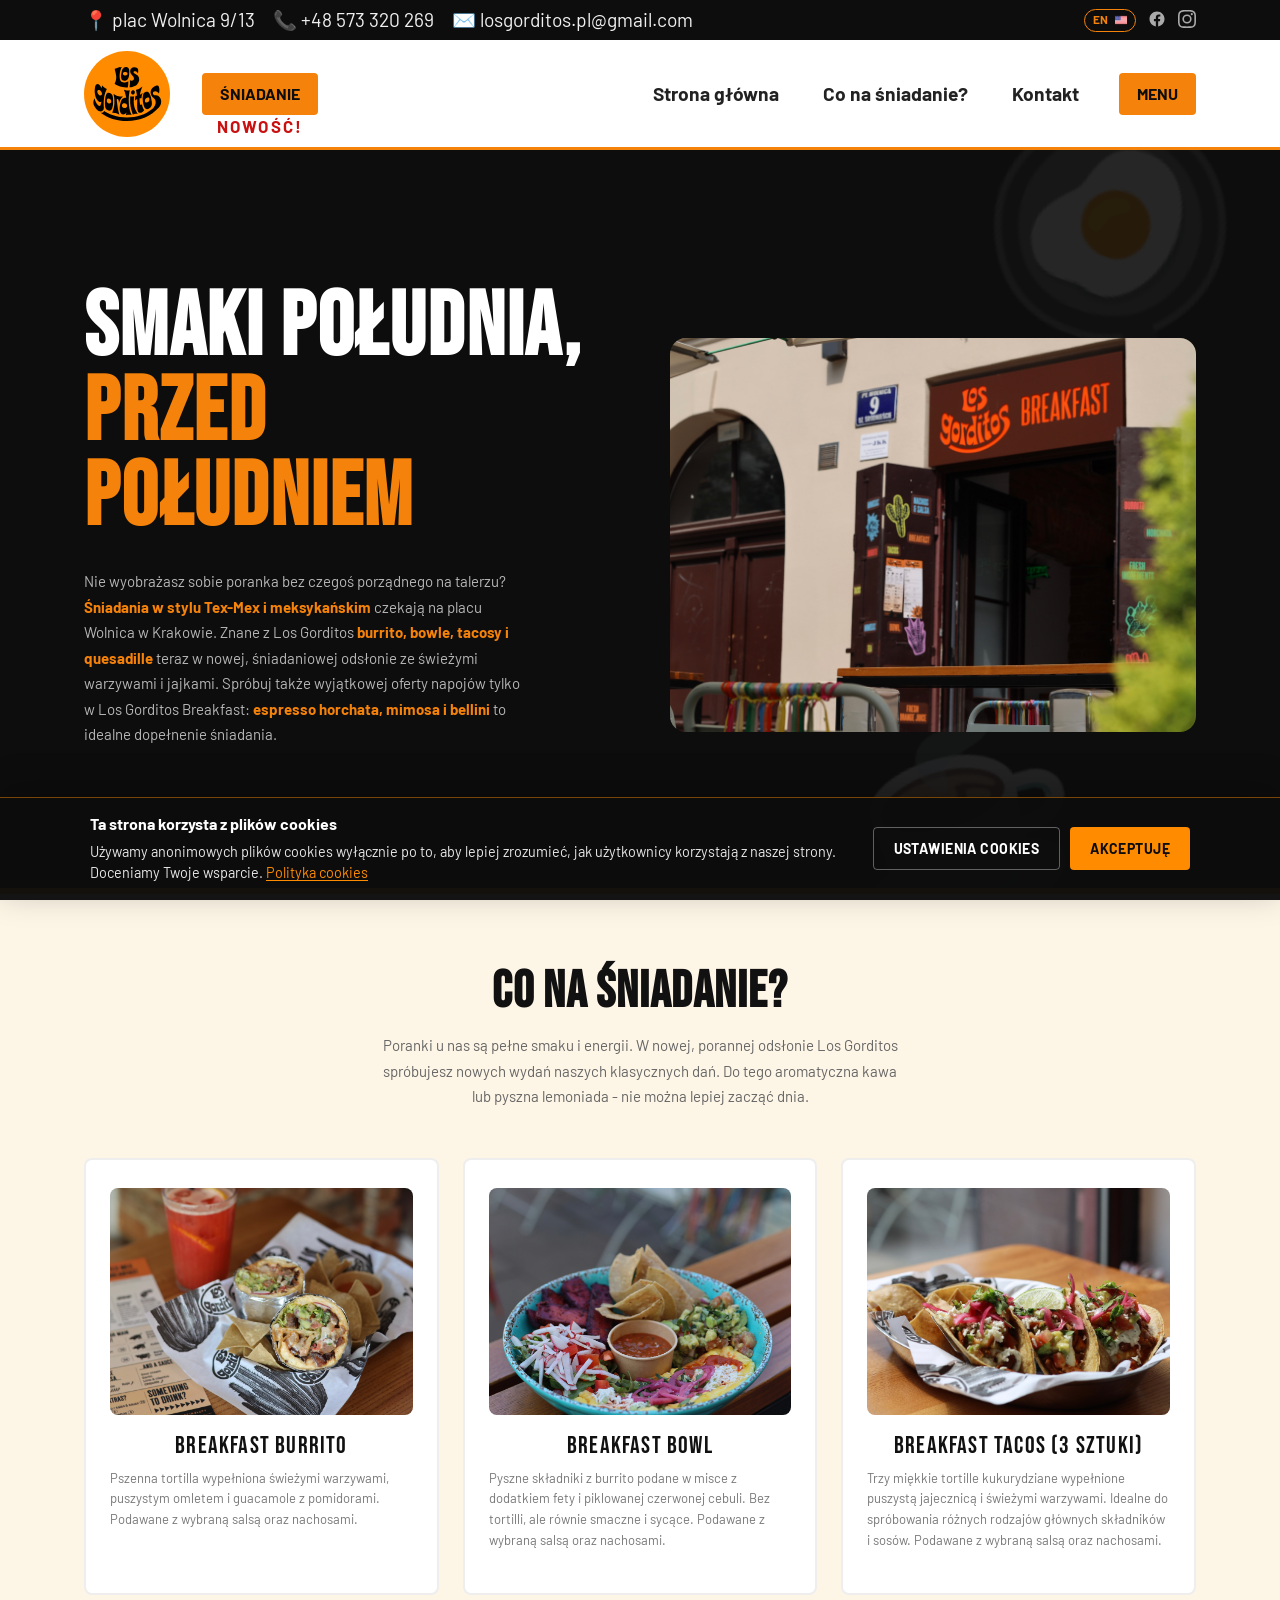
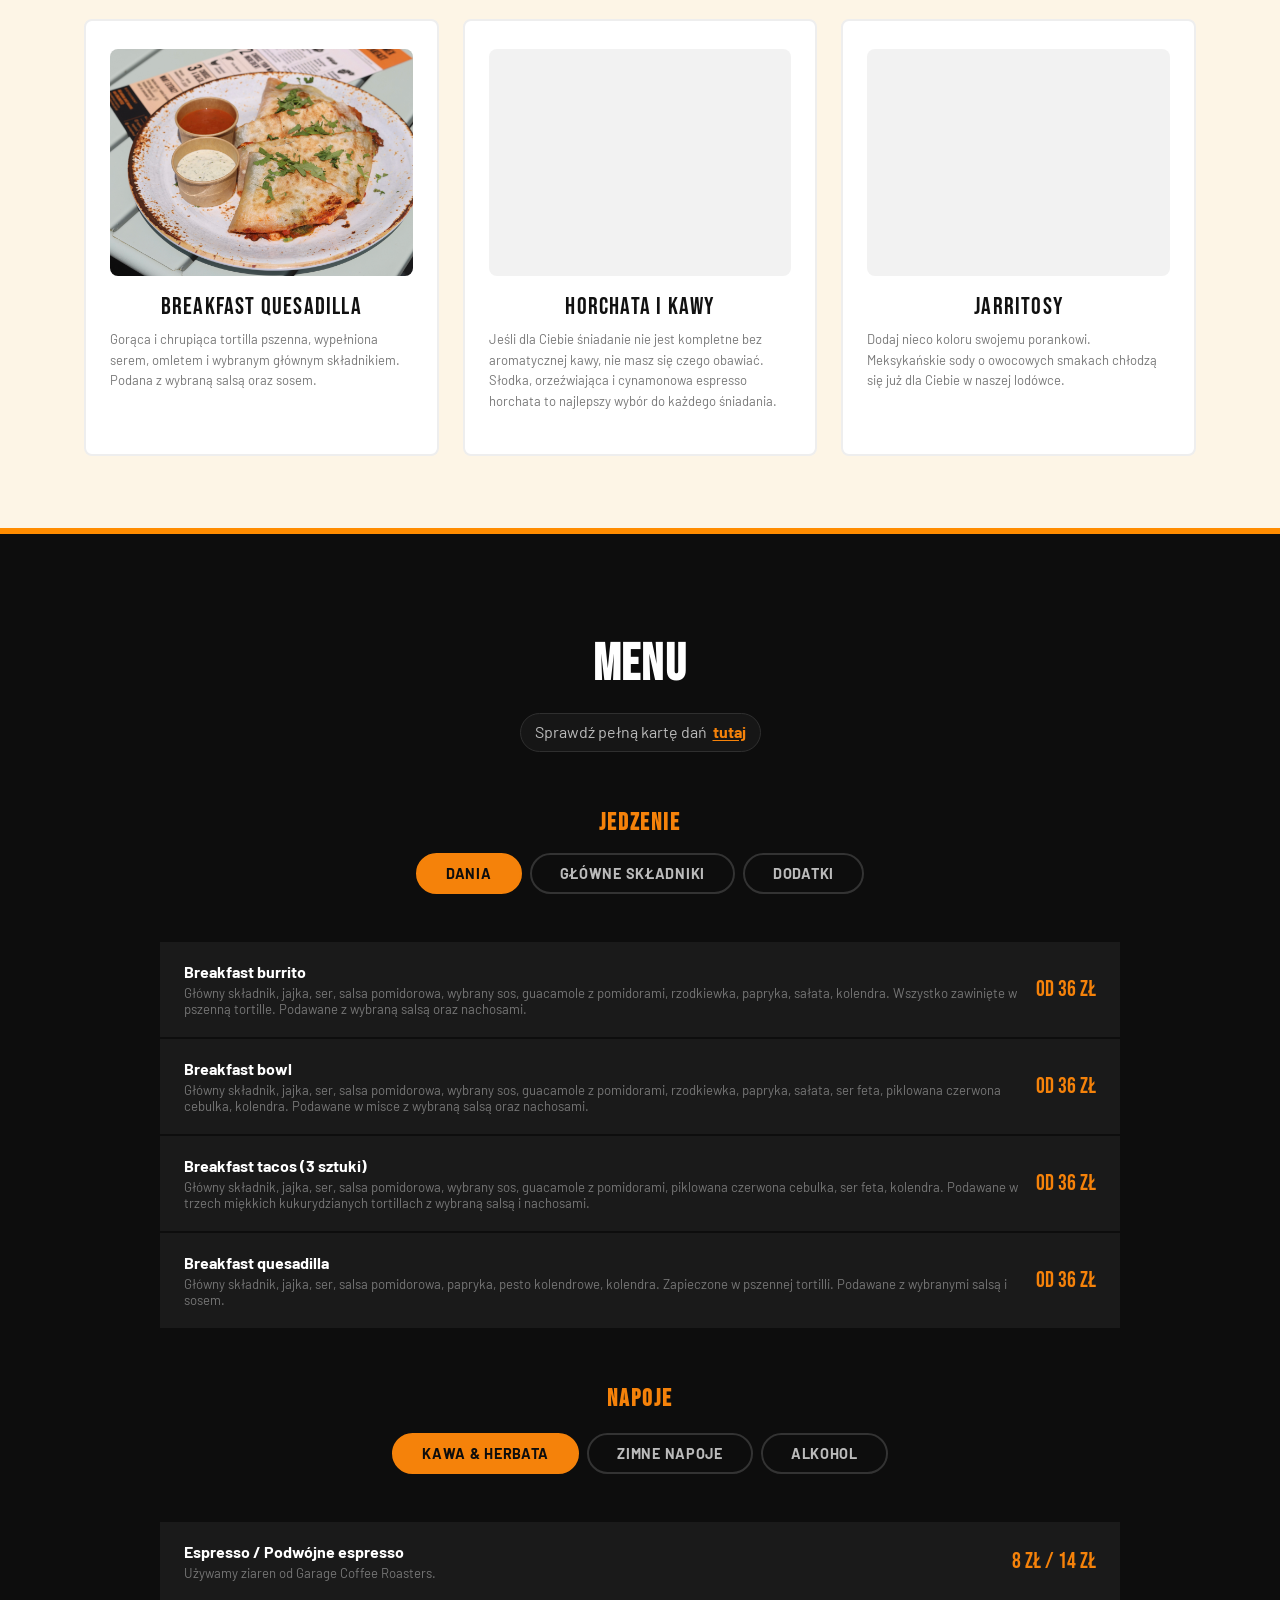
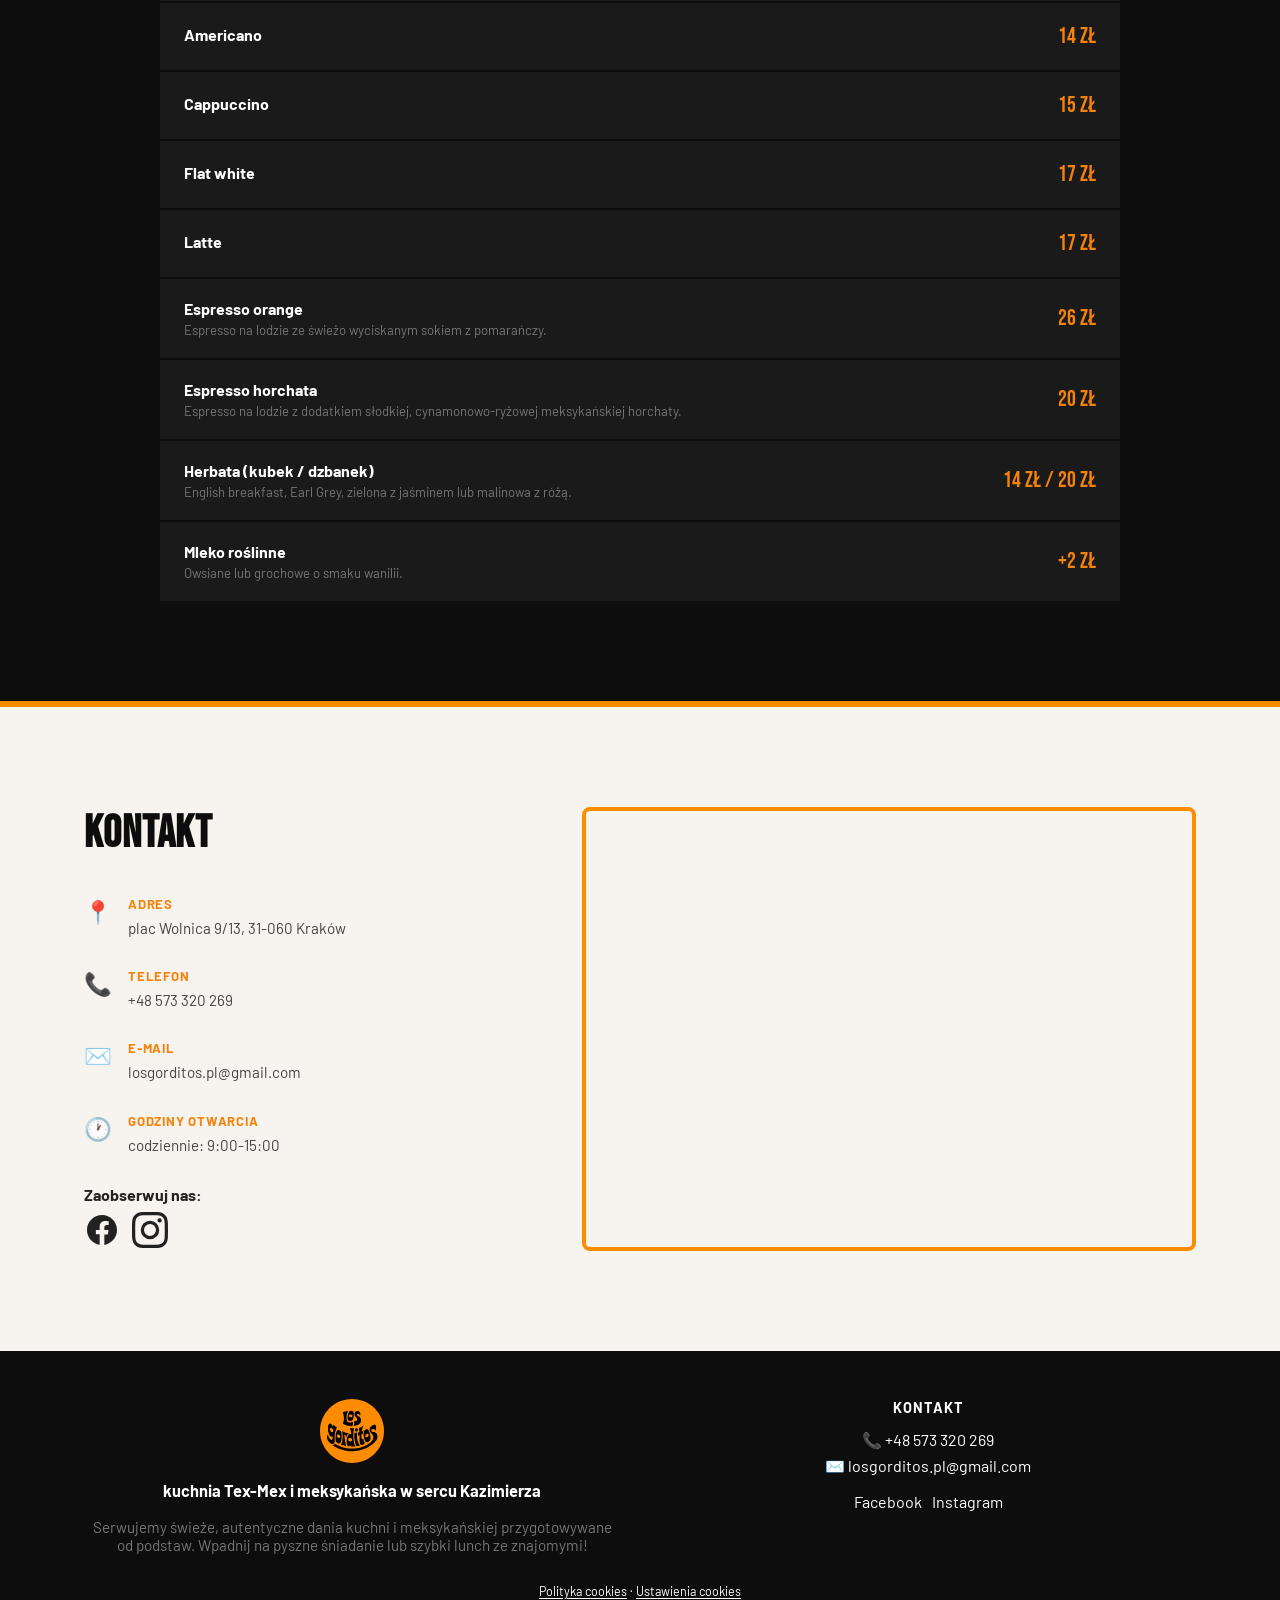
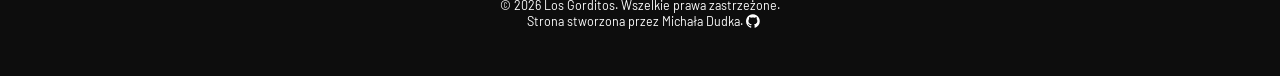
==== commit a9139c51: "Update English version link in topbar" ====
--- a/breakfast/index.html
+++ b/breakfast/index.html
@@ -102,7 +102,7 @@
       </span>
 
       <div class="topbar-social">
-        <a href="https://losgorditos.pl/en.html" class="topbar-lang-switch" aria-label="English version">EN <img src="../images/flag-usa.webp" alt="" aria-hidden="true" class="flag-icon" /></a>
+        <a href="https://losgorditos.pl/breakfast/en.html" class="topbar-lang-switch" aria-label="English version">EN <img src="../images/flag-usa.webp" alt="" aria-hidden="true" class="flag-icon" /></a>
         <a href="https://www.facebook.com/losgorditosPL/" aria-label="Facebook" target="_blank" rel="noopener noreferrer">
           <svg width="18" height="18" fill="currentColor" viewBox="0 0 24 24"><path d="M22 12c0-5.52-4.48-10-10-10S2 6.48 2 12c0 4.99 3.66 9.12 8.44 9.88v-6.99H7.9v-2.89h2.54V9.84c0-2.51 1.49-3.89 3.78-3.89 1.09 0 2.24.2 2.24.2v2.46h-1.26c-1.24 0-1.63.77-1.63 1.56v1.88h2.77l-.44 2.89h-2.33v6.99C18.34 21.12 22 16.99 22 12z"/></svg>
         </a>
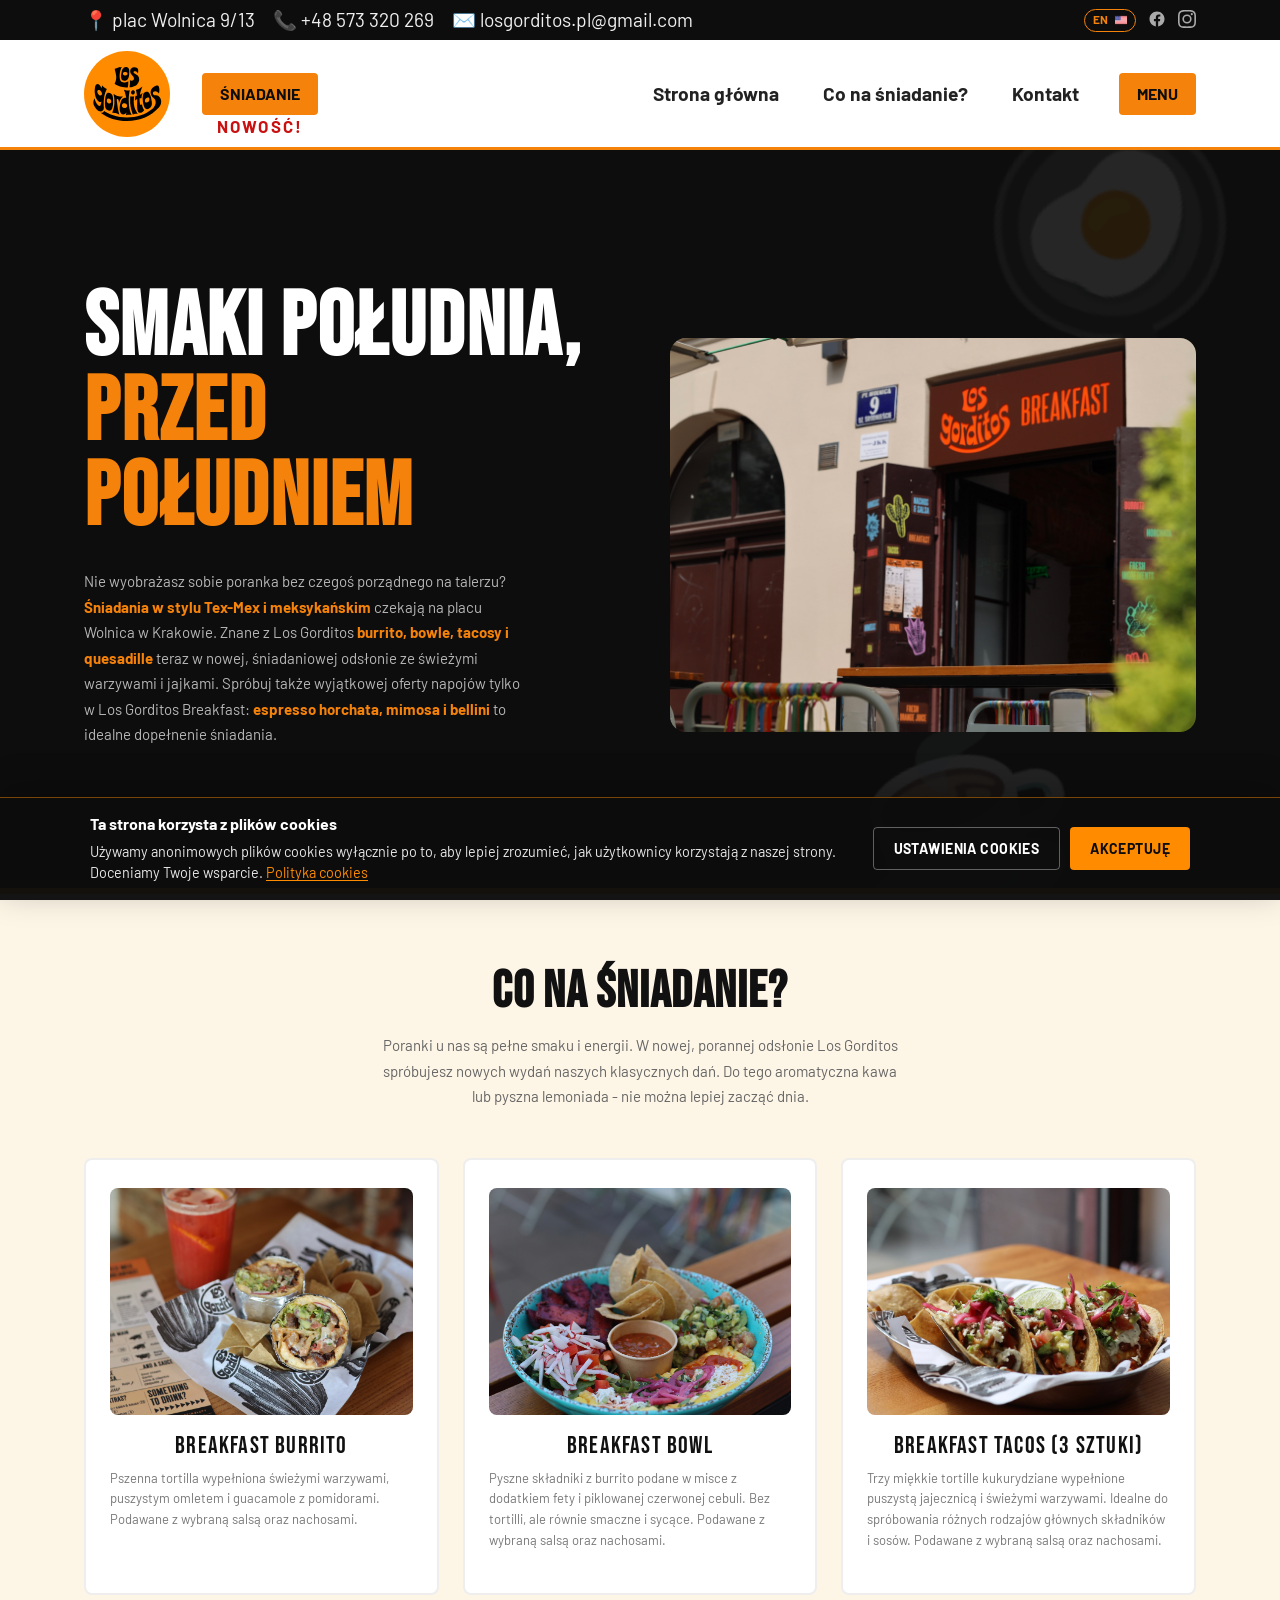
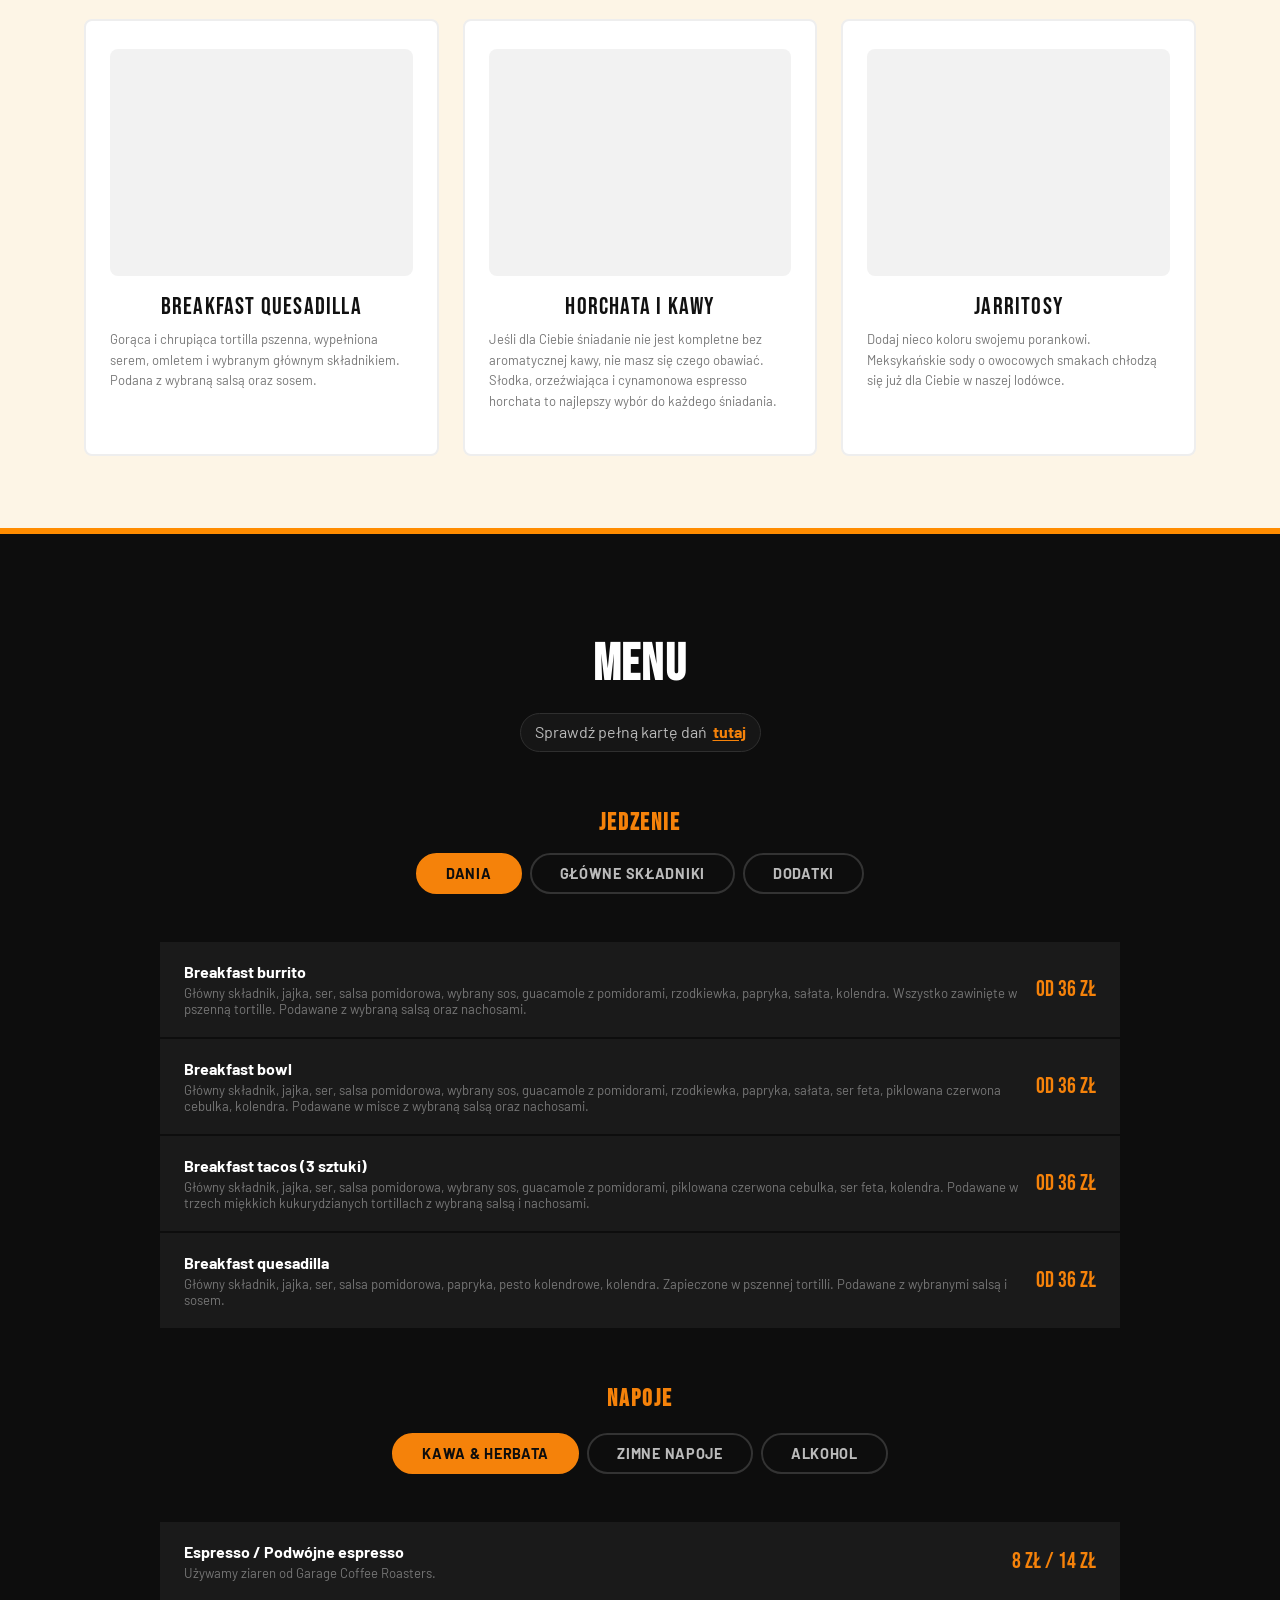
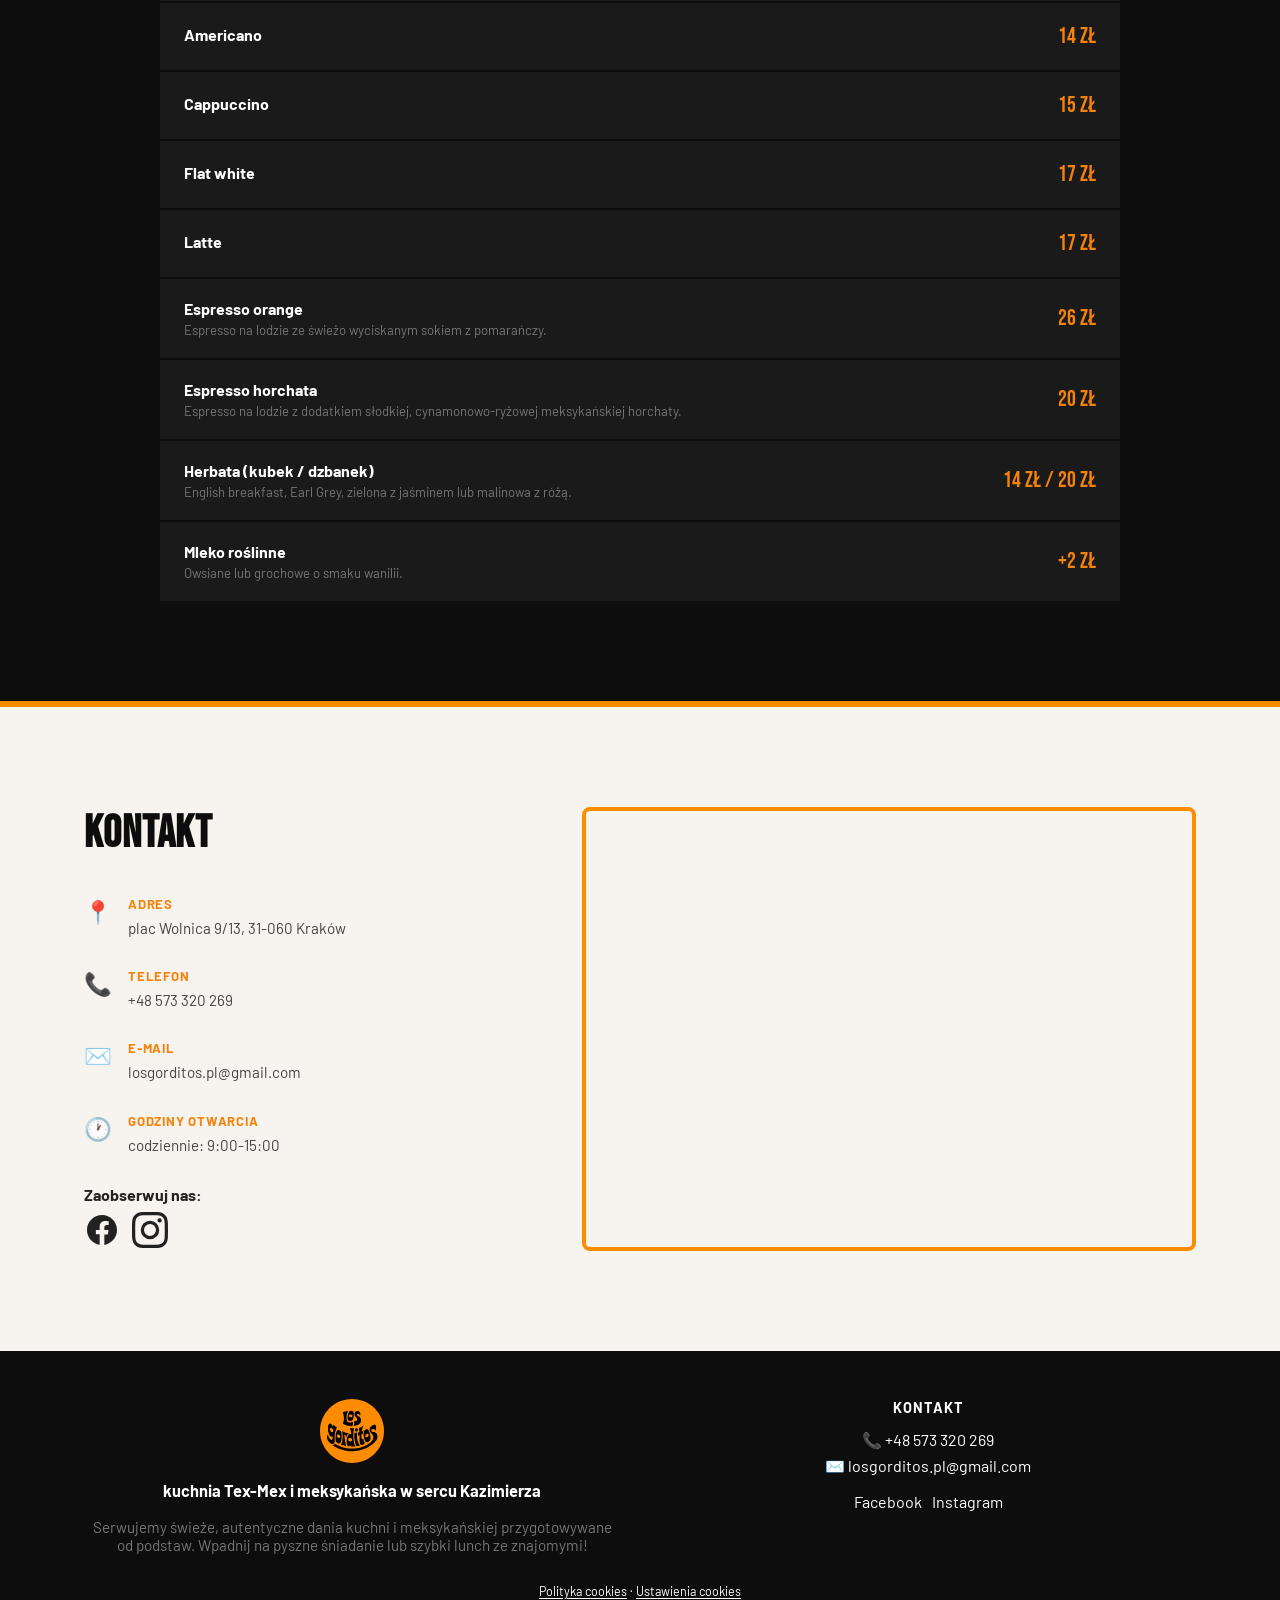
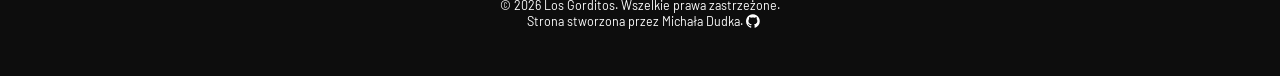
==== commit 662f7305: "Update opening hours in index.html" ====
--- a/breakfast/index.html
+++ b/breakfast/index.html
@@ -39,8 +39,8 @@
     {
       "@type": "OpeningHoursSpecification",
       "dayOfWeek": ["Monday","Tuesday","Wednesday","Thursday","Friday","Saturday","Sunday"],
-      "opens": "9:00",
-      "closes": "14:00"
+      "opens": "09:00",
+      "closes": "15:00"
     }
   ],
   "sameAs": [
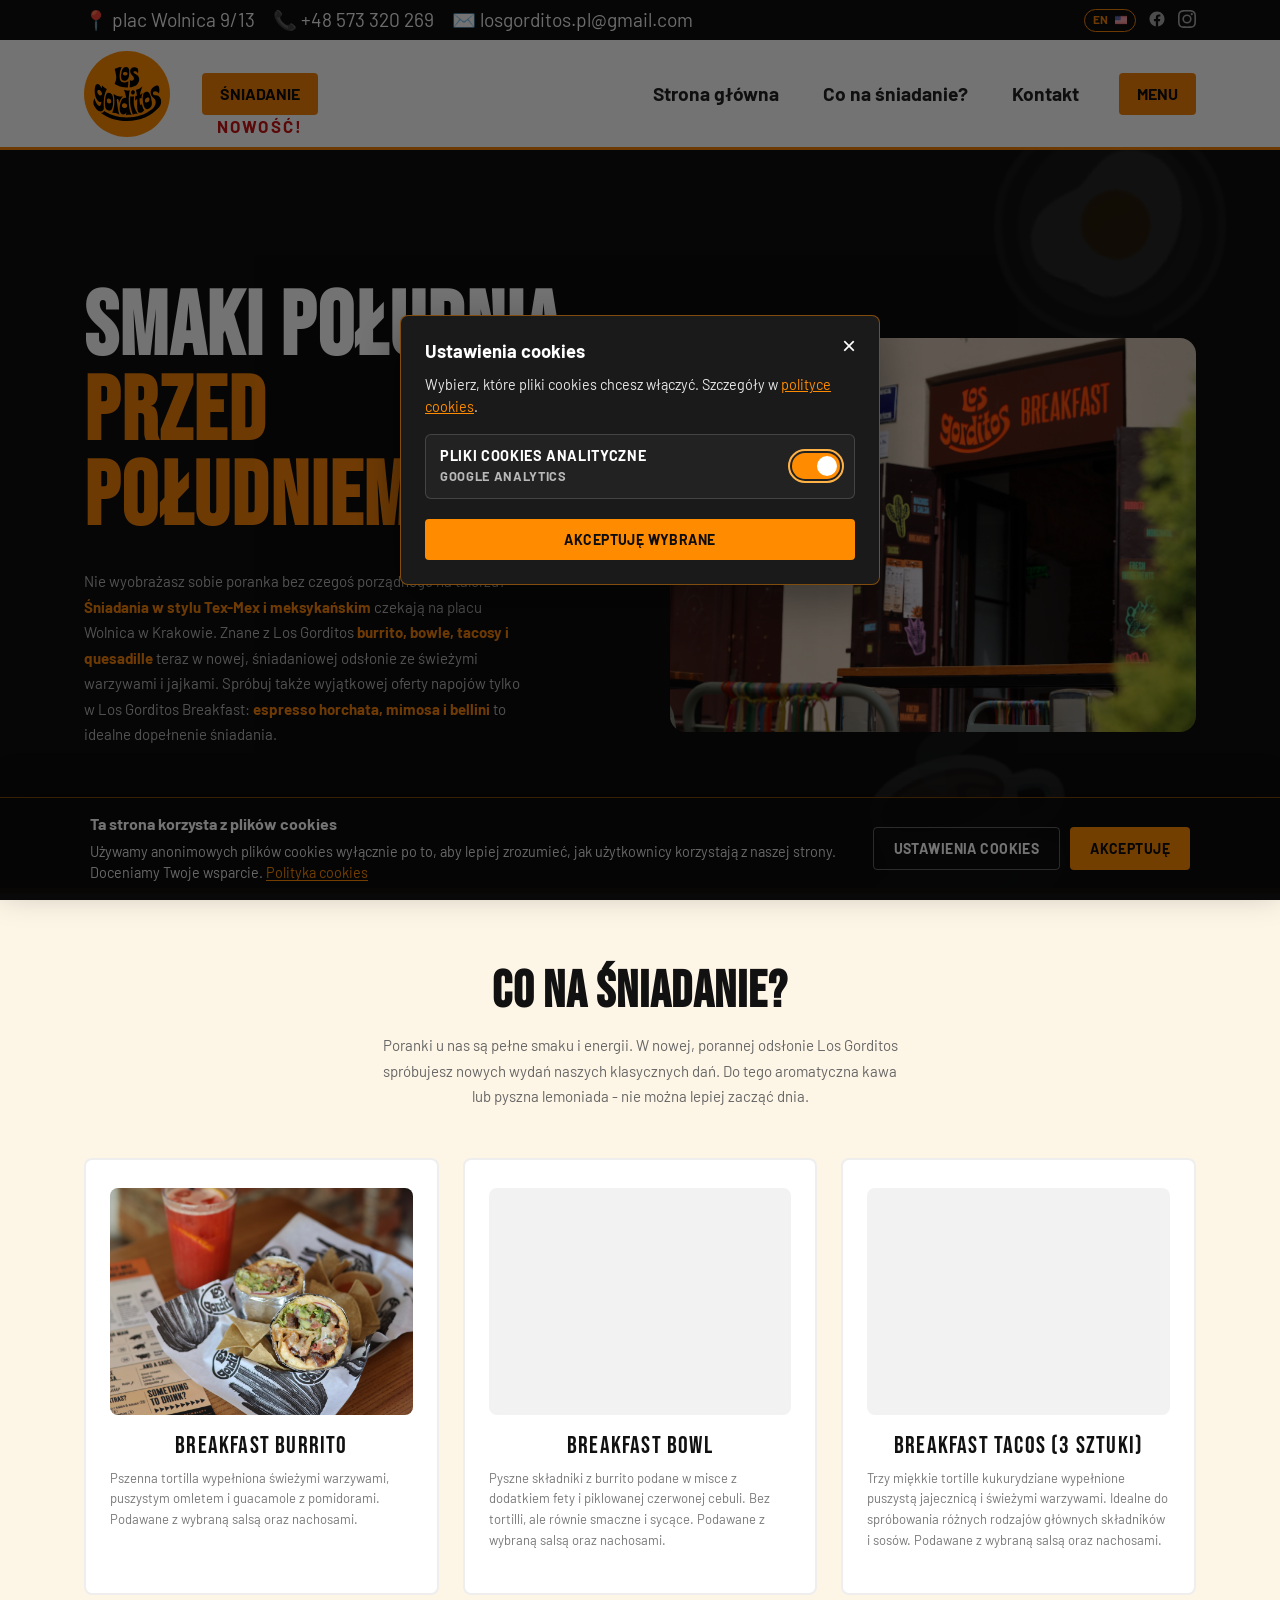
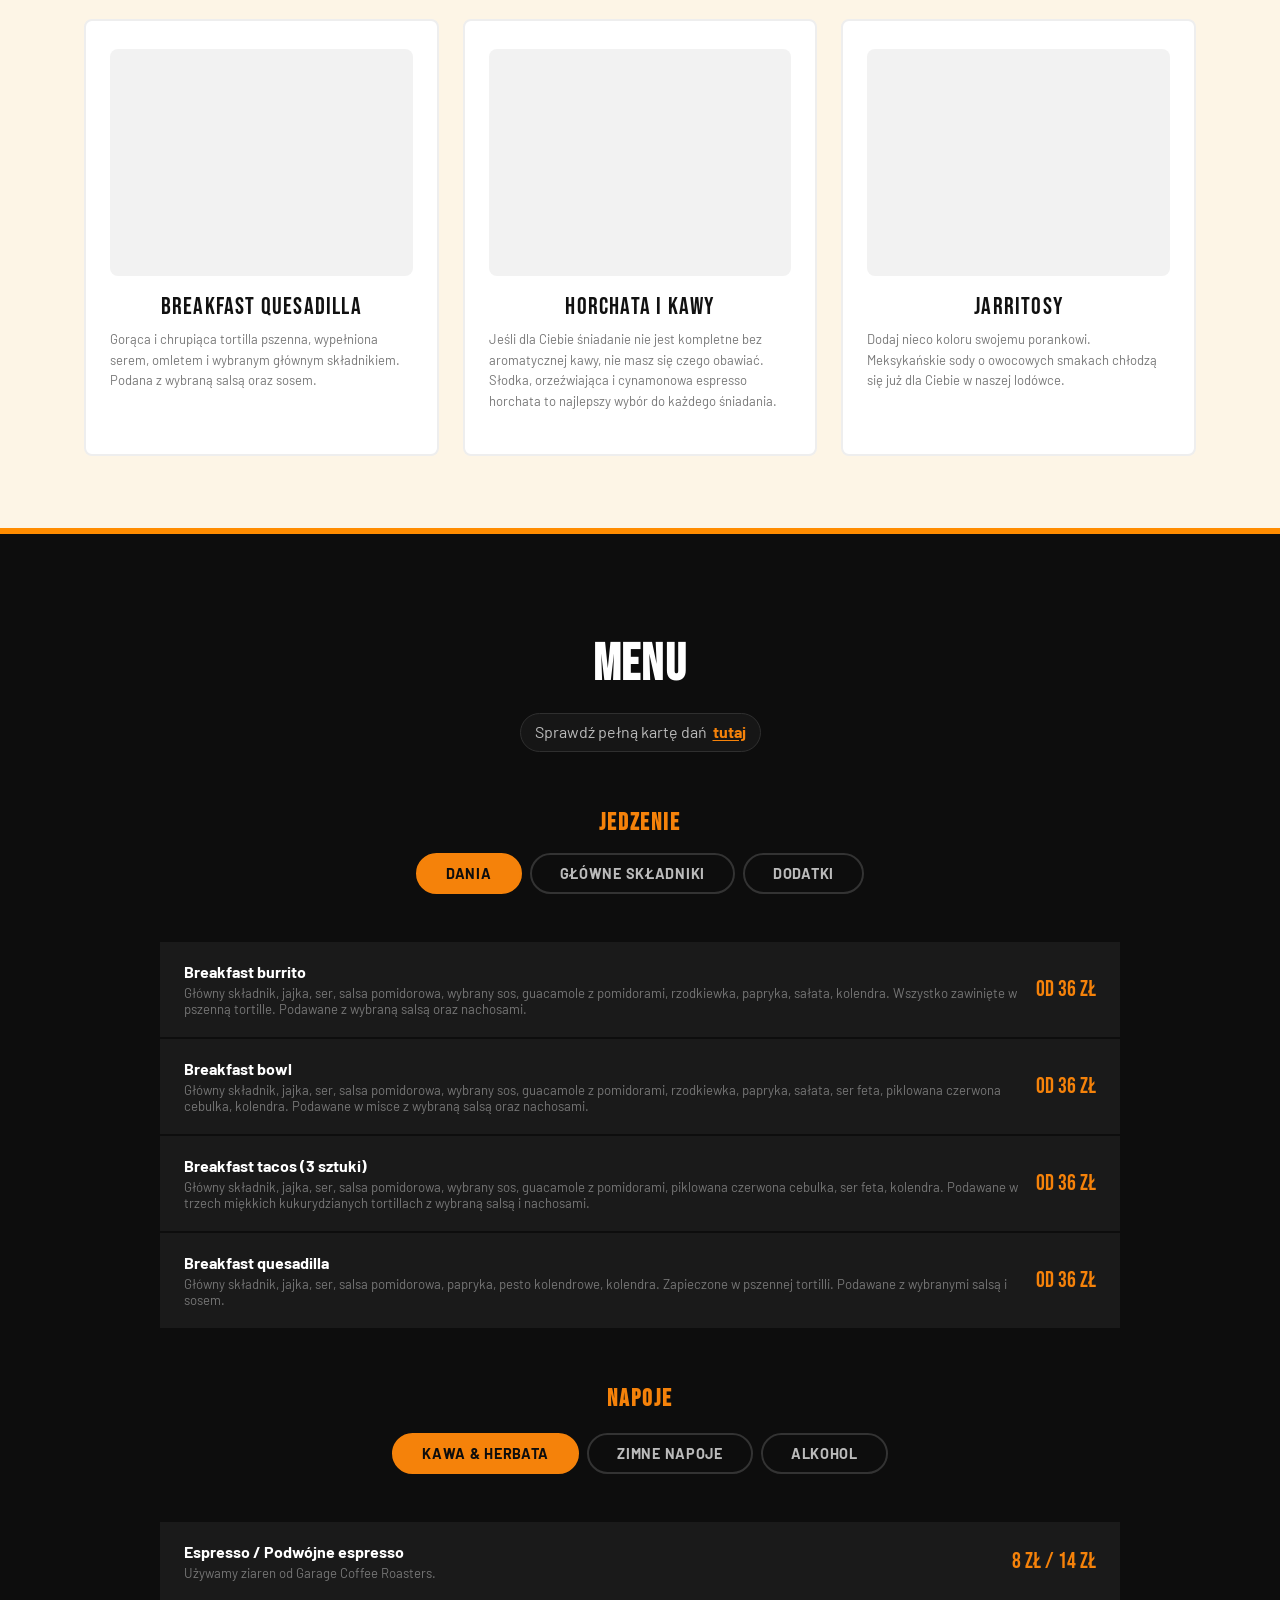
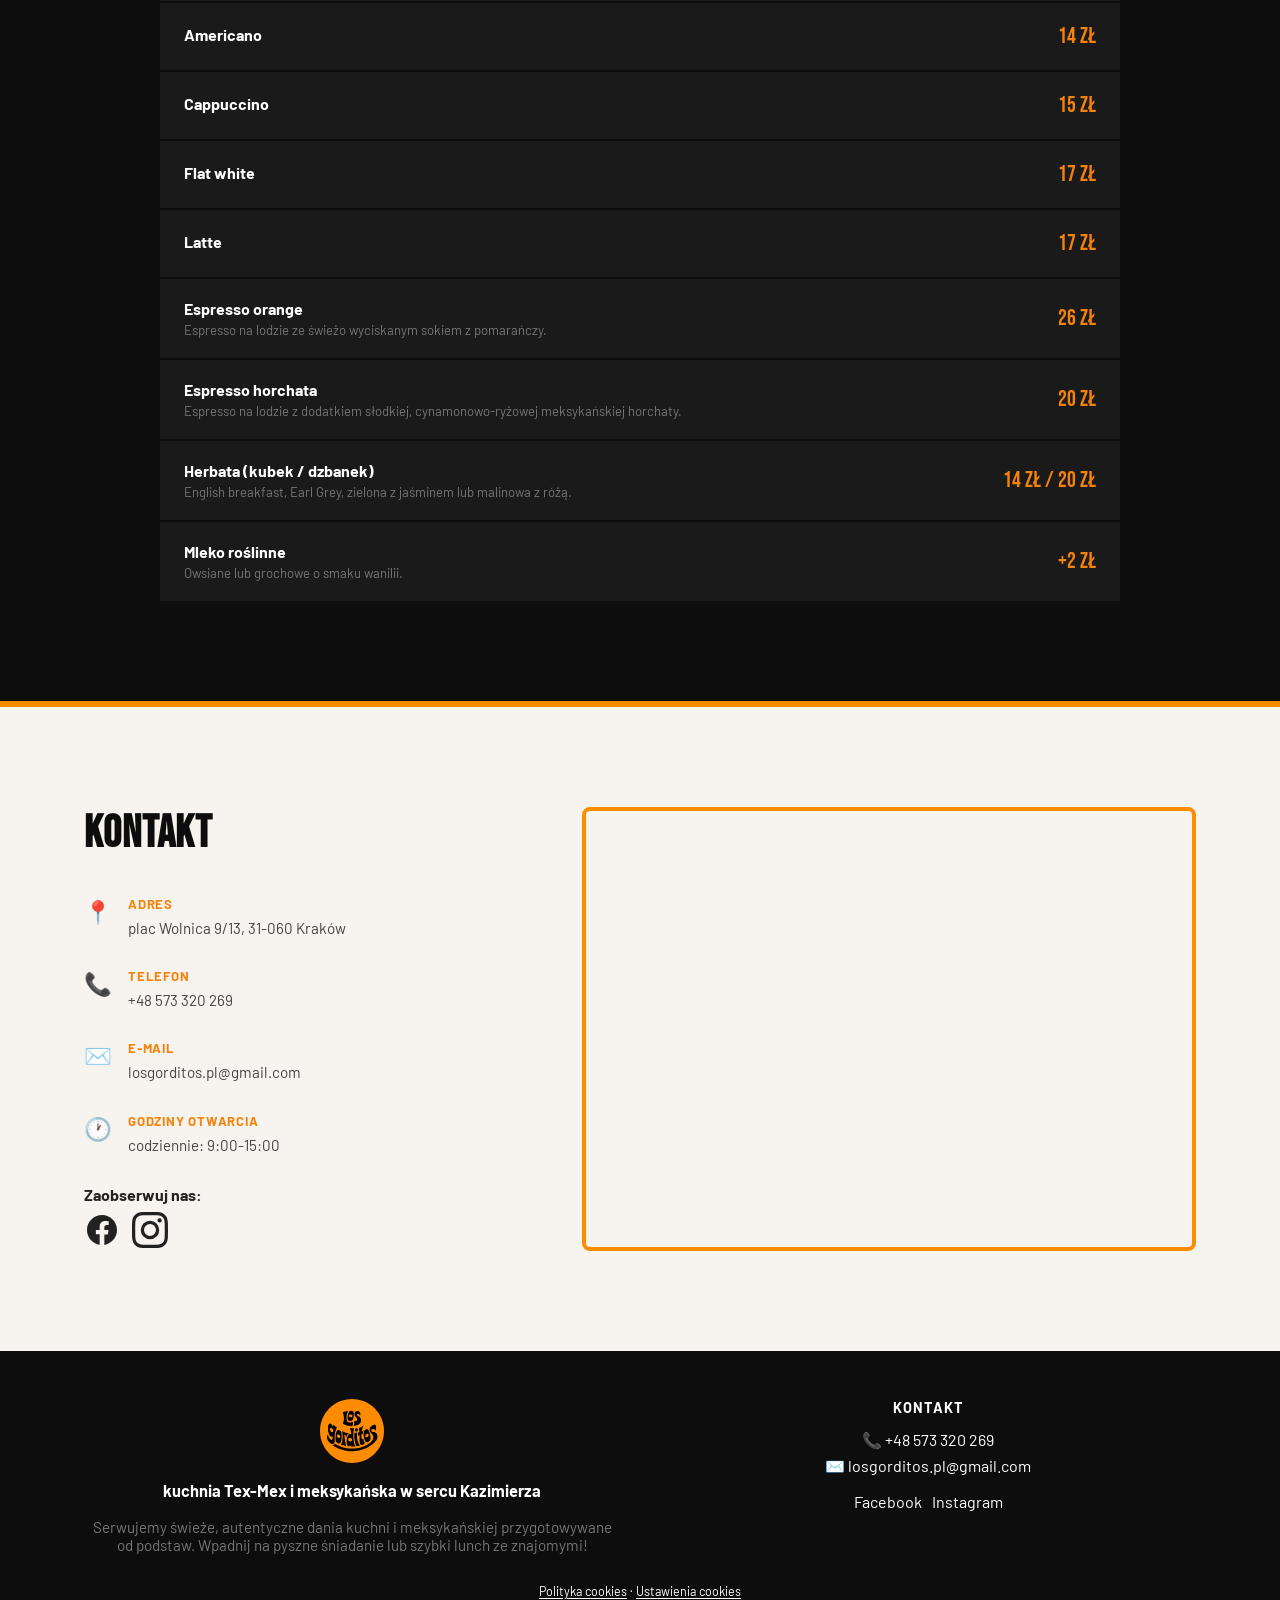
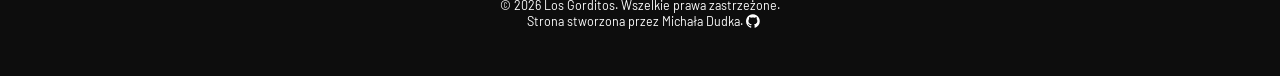
==== commit d3162b1c: "add 32x32 favicon and 180x180 apple-touch-icon, change avif files to png" ====
--- a/breakfast/index.html
+++ b/breakfast/index.html
@@ -83,8 +83,8 @@
   <link rel="stylesheet" href="../css/cookie-consent.css" />
 
   <!-- Favicon -->
-  <link rel="icon" type="image/svg+xml" href="../images/logo-losgorditos.svg" />
-
+  <link rel="icon" type="image/png" href="images/favicon.png" />
+  <link rel="apple-touch-icon" href="images/apple-touch-icon.png" />
 </head>
 <body>
 
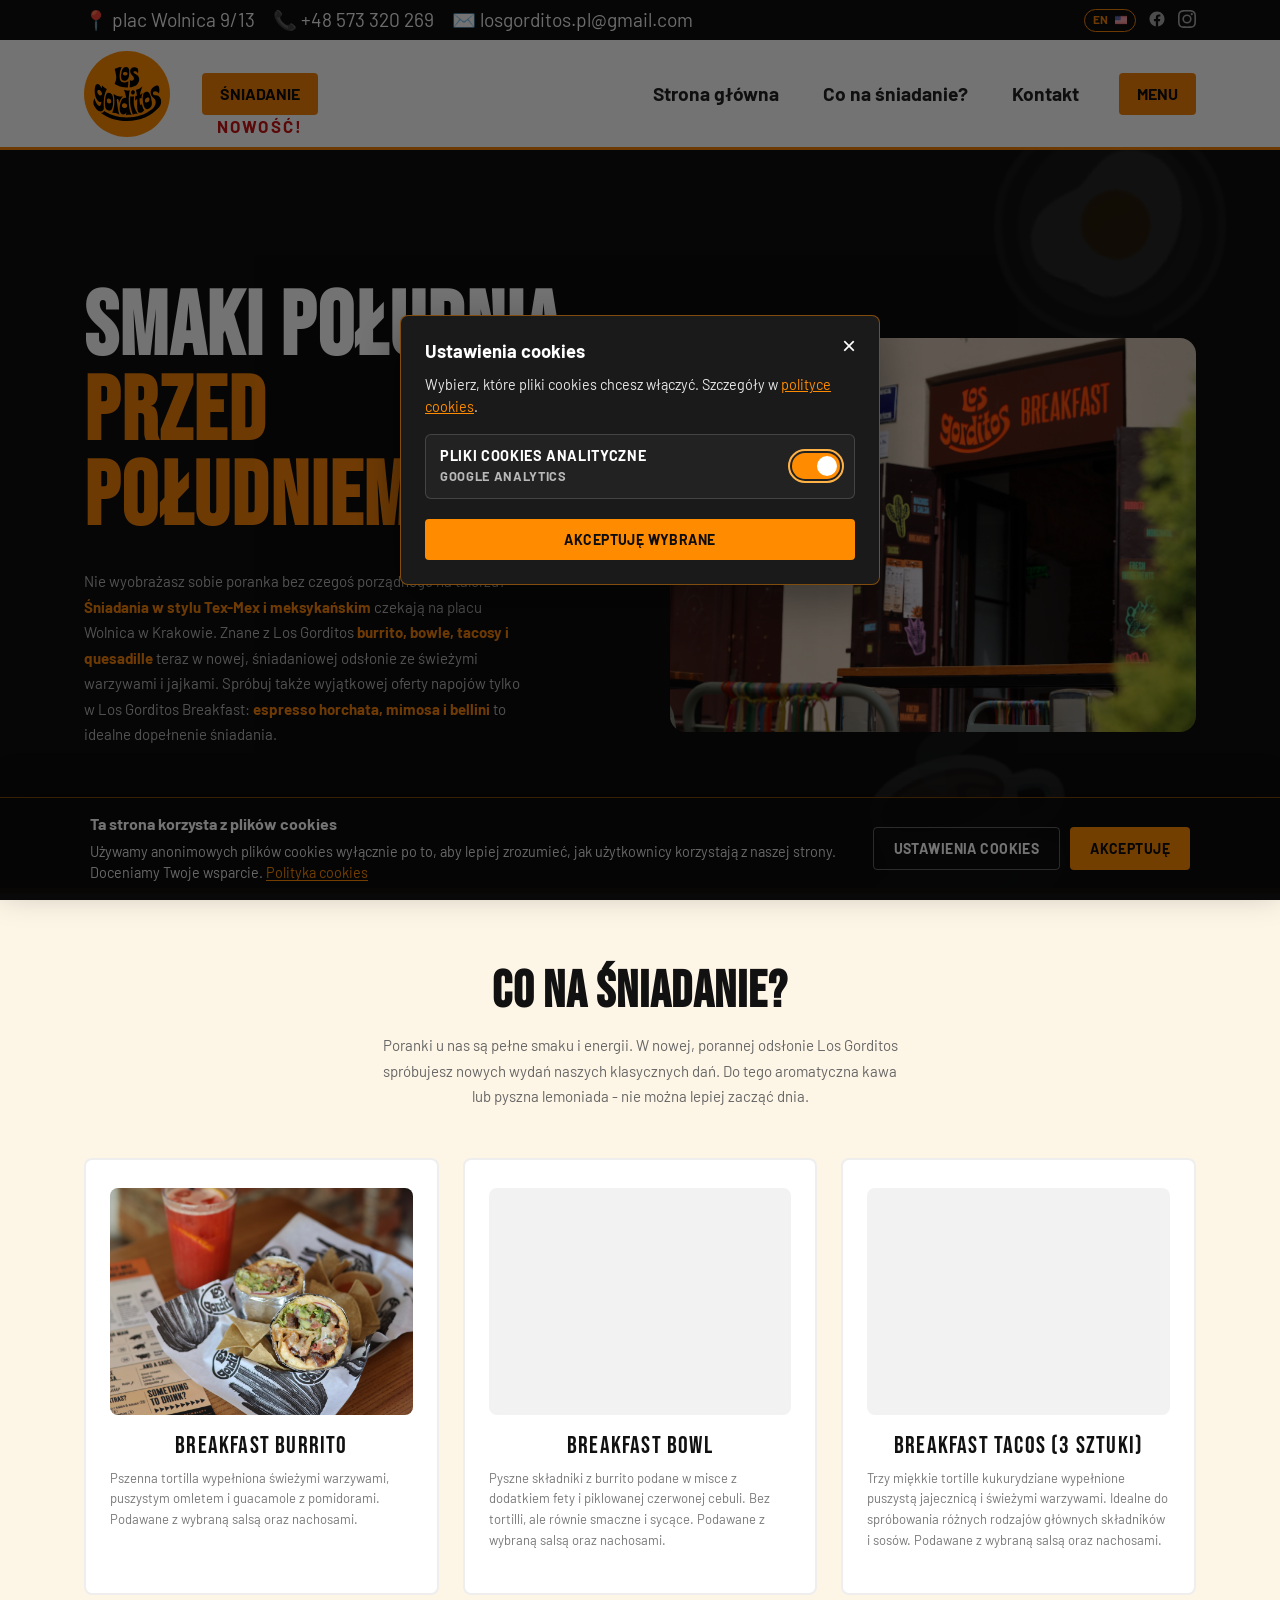
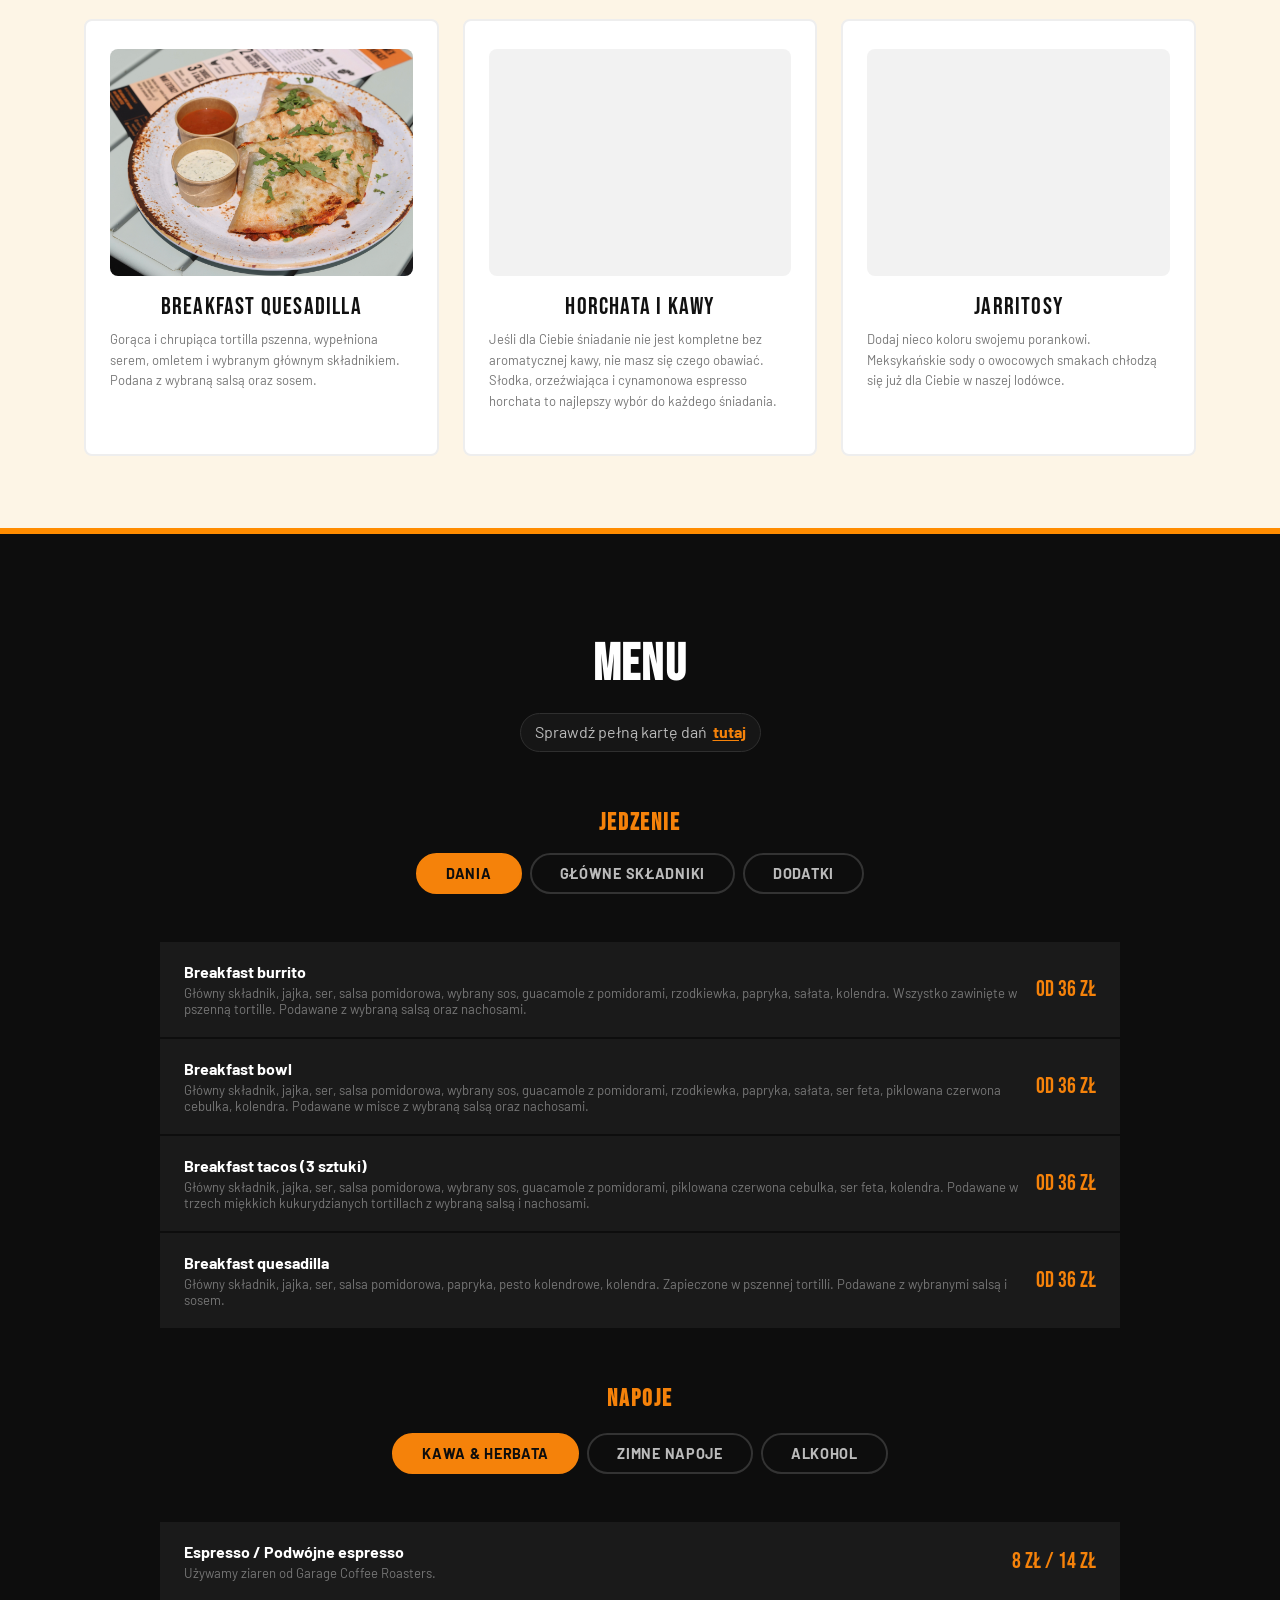
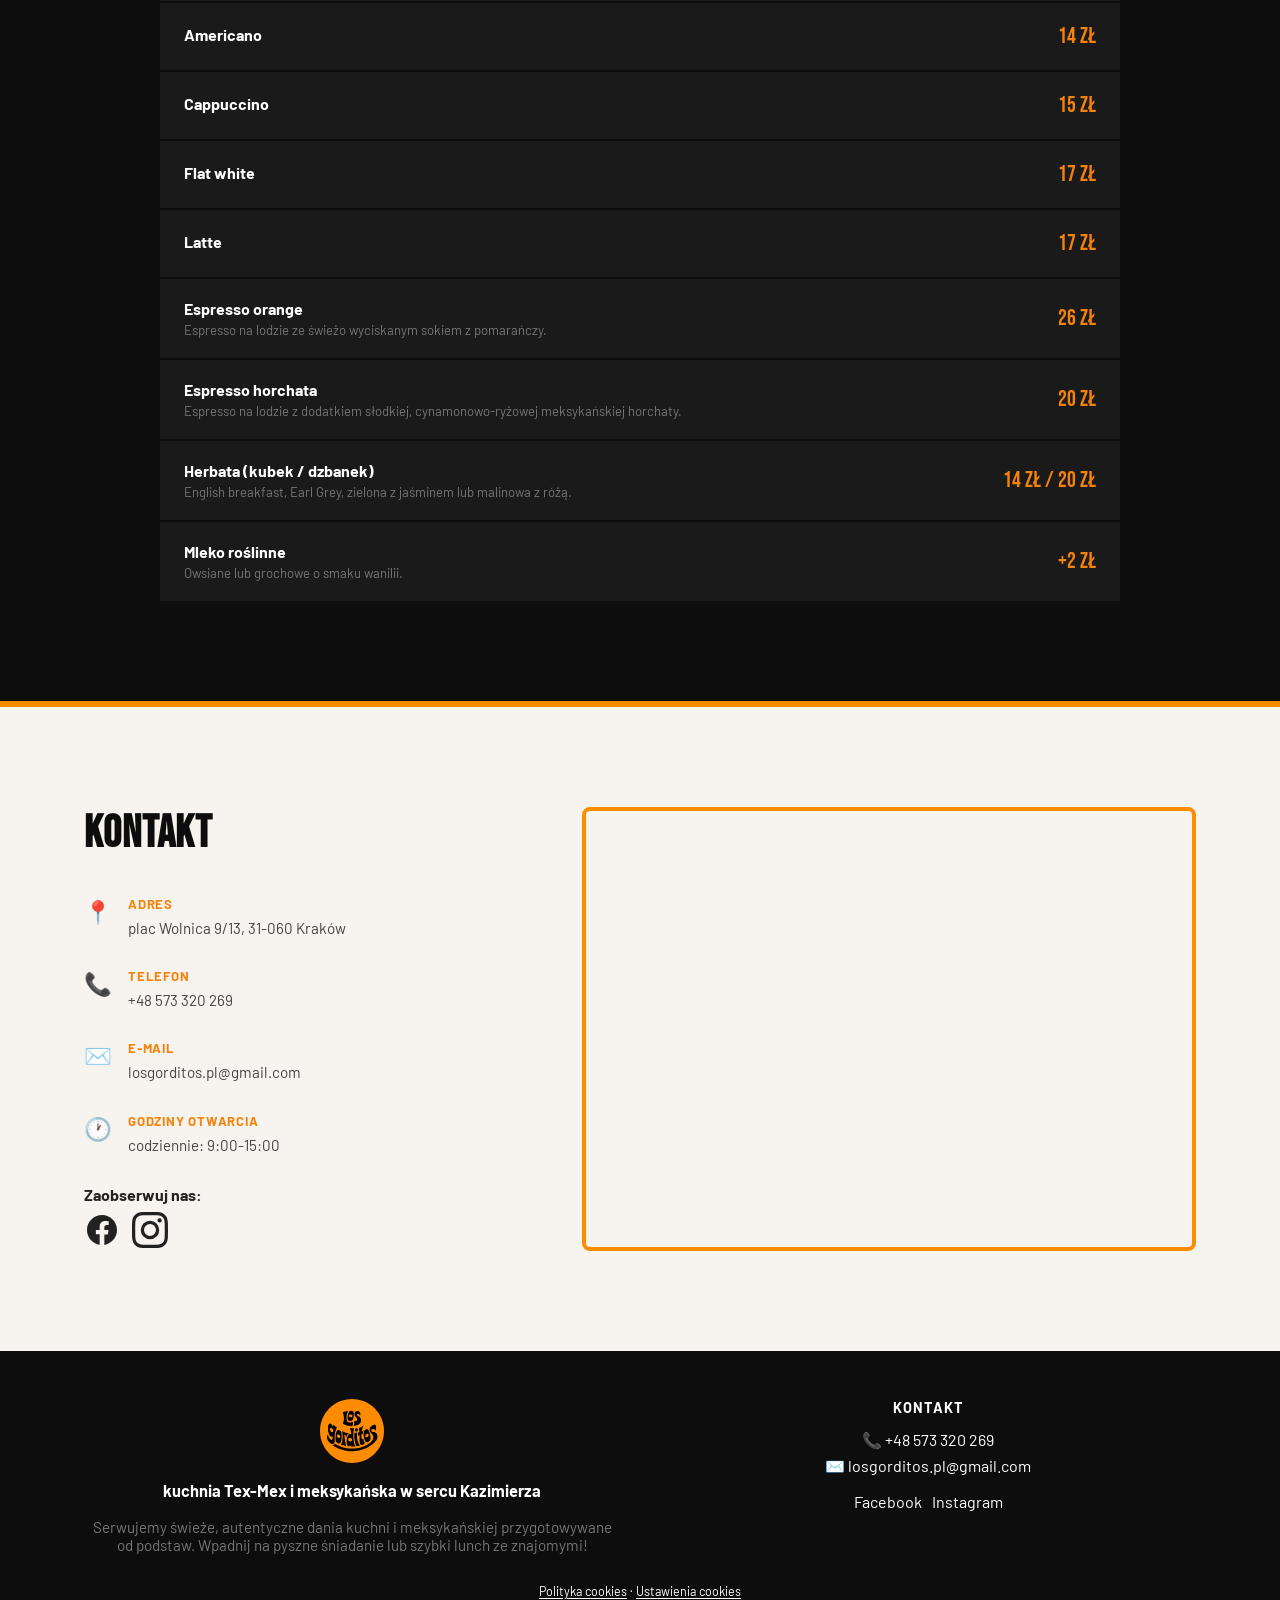
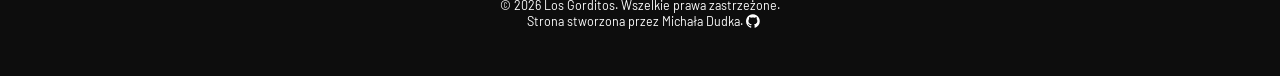
==== commit fa3fbb44: "add 48x48 and 192x192 favicons" ====
--- a/breakfast/index.html
+++ b/breakfast/index.html
@@ -82,10 +82,11 @@
   <link rel="stylesheet" href="style-breakfast.css" />
   <link rel="stylesheet" href="../css/cookie-consent.css" />
 
-  <!-- Favicon -->
-  <link rel="icon" type="image/png" href="images/favicon.png" />
-  <link rel="apple-touch-icon" href="images/apple-touch-icon.png" />
-</head>
+    <!-- Favicon -->
+    <link rel="icon" type="image/png" sizes="32x32" href="images/favicon.png" />
+    <link rel="icon" type="image/png" sizes="48x48" href="images/favicon-48.png" />
+    <link rel="icon" type="image/png" sizes="192x192" href="images/favicon-192.png" />
+    <link rel="apple-touch-icon" href="images/apple-touch-icon.png" /></head>
 <body>
 
   <!-- TOP BAR -->
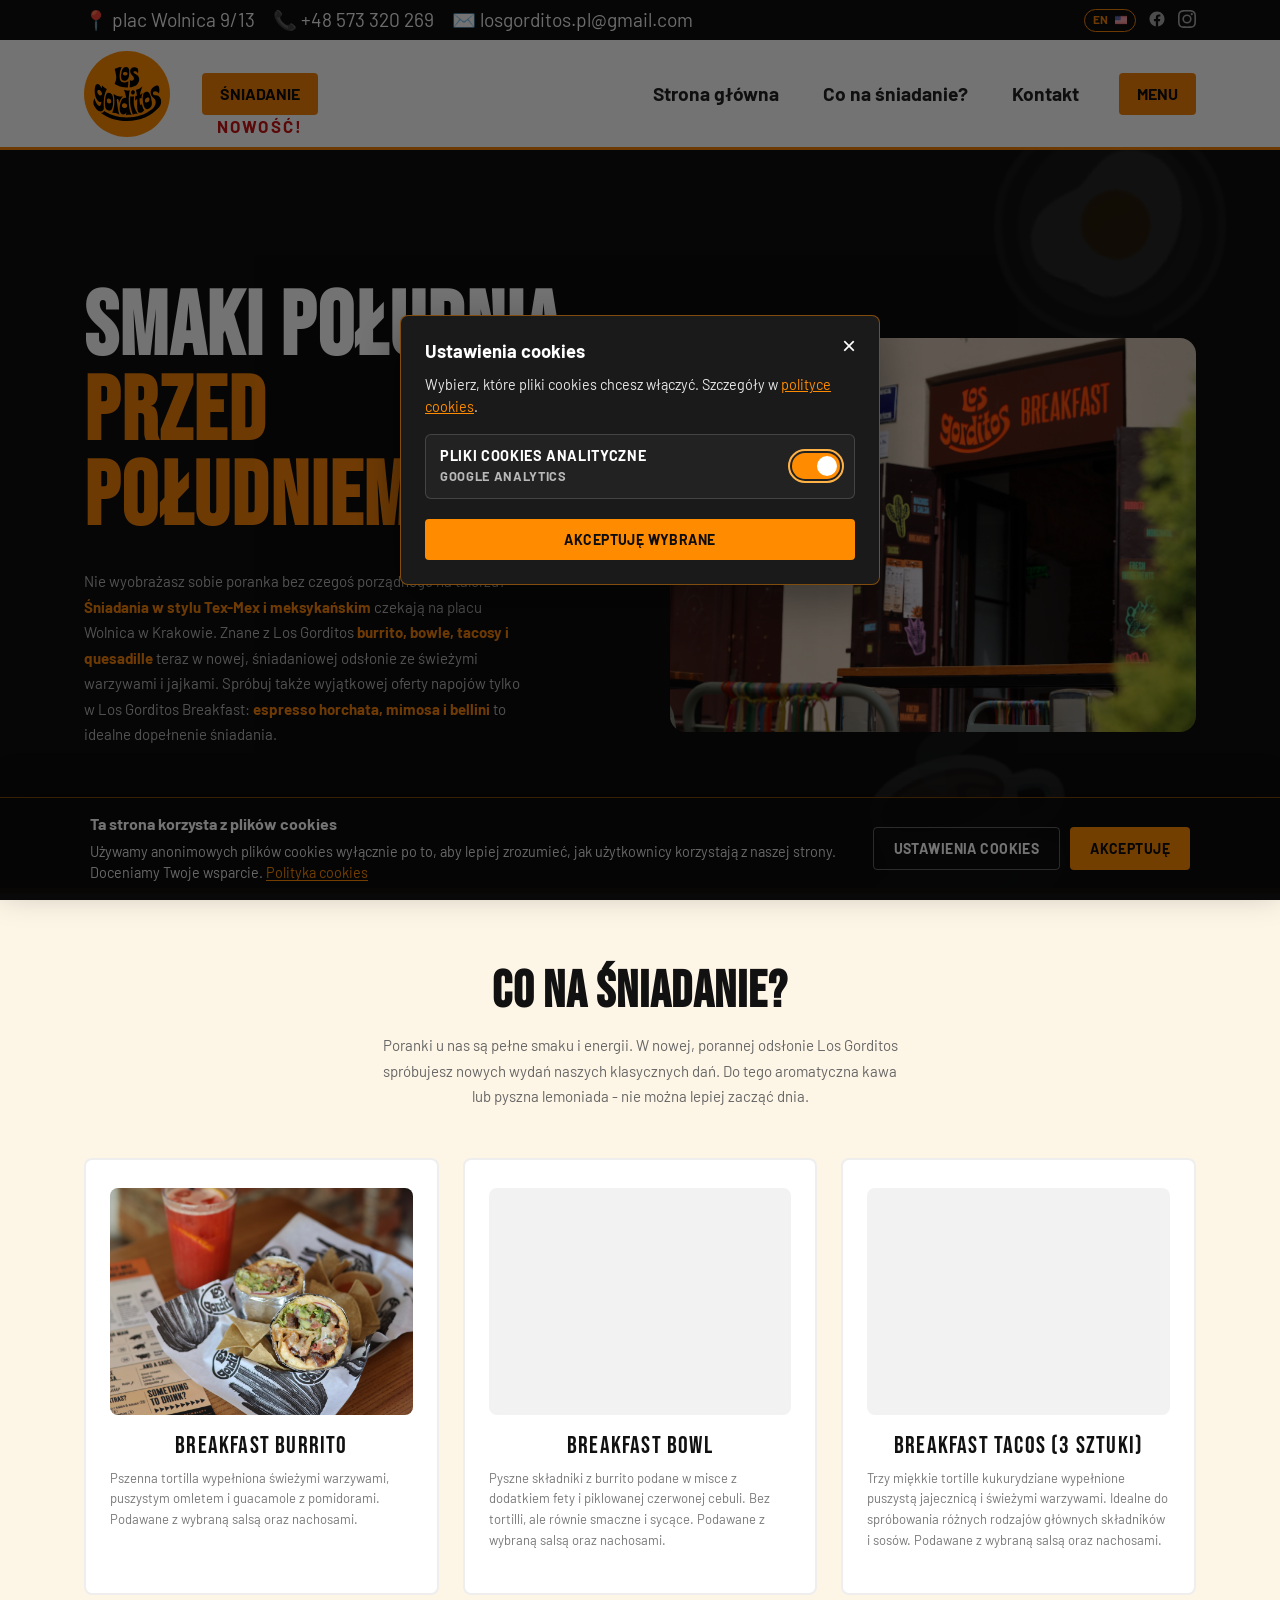
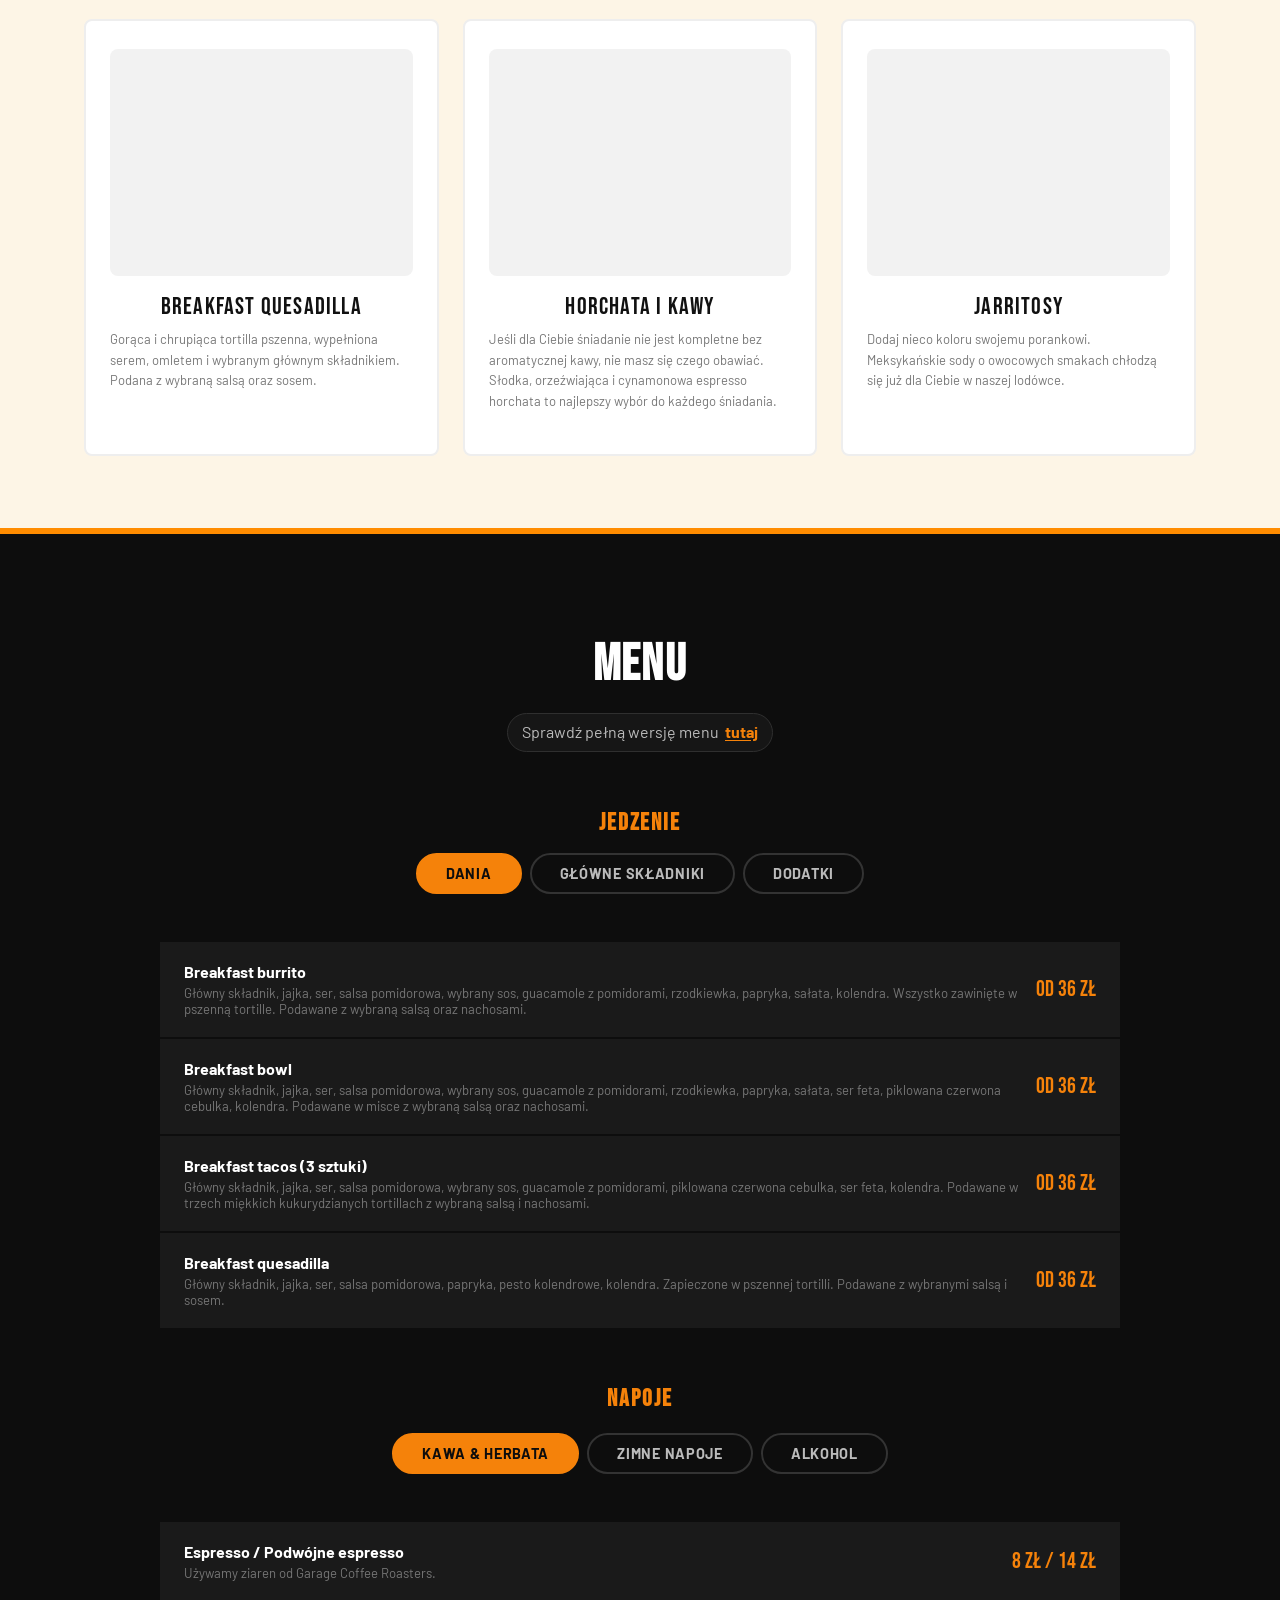
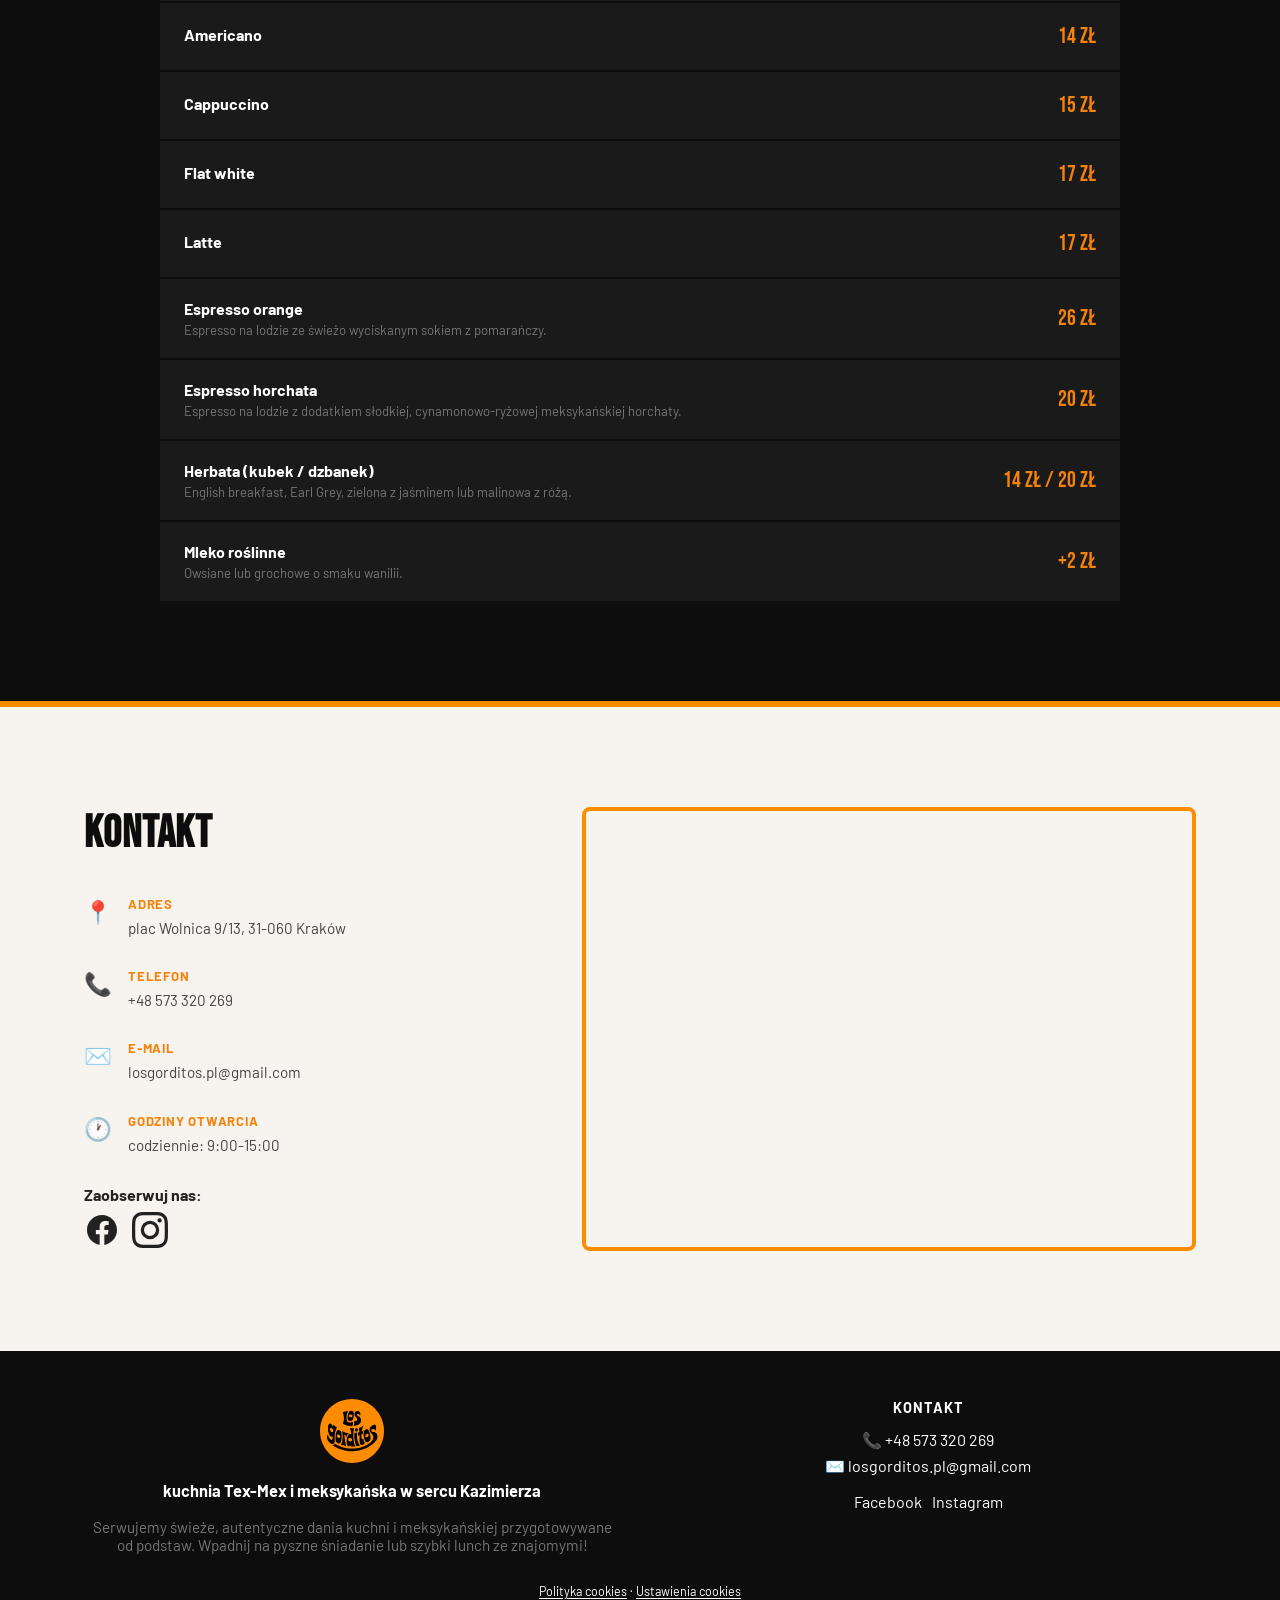
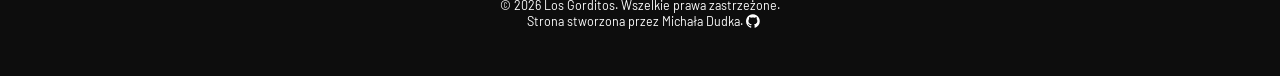
==== commit c2e2b479: "link to #menu instead of /menu and change links to en/pl version" ====
--- a/breakfast/index.html
+++ b/breakfast/index.html
@@ -32,7 +32,7 @@
     "longitude": 19.9448152
   },
   "hasMap": "https://maps.app.goo.gl/TmbM3u1rNpXEDrRg7",
-  "menu": "https://losgorditos.pl/breakfast/menu/",
+  "hasMenu": "https://losgorditos.pl/breakfast/#menu",
   "currenciesAccepted": "PLN",
   "paymentAccepted": "Cash, Credit Card, Mobile Payment, Blik, Bitcoin",
   "openingHoursSpecification": [
@@ -103,7 +103,7 @@
       </span>
 
       <div class="topbar-social">
-        <a href="https://losgorditos.pl/breakfast/en.html" class="topbar-lang-switch" aria-label="English version">EN <img src="../images/flag-usa.webp" alt="" aria-hidden="true" class="flag-icon" /></a>
+        <a href="/breakfast/en.html" class="topbar-lang-switch" aria-label="English version">EN <img src="../images/flag-usa.webp" alt="" aria-hidden="true" class="flag-icon" /></a>
         <a href="https://www.facebook.com/losgorditosPL/" aria-label="Facebook" target="_blank" rel="noopener noreferrer">
           <svg width="18" height="18" fill="currentColor" viewBox="0 0 24 24"><path d="M22 12c0-5.52-4.48-10-10-10S2 6.48 2 12c0 4.99 3.66 9.12 8.44 9.88v-6.99H7.9v-2.89h2.54V9.84c0-2.51 1.49-3.89 3.78-3.89 1.09 0 2.24.2 2.24.2v2.46h-1.26c-1.24 0-1.63.77-1.63 1.56v1.88h2.77l-.44 2.89h-2.33v6.99C18.34 21.12 22 16.99 22 12z"/></svg>
         </a>
@@ -124,7 +124,7 @@
         <a href="#" class="nav-breakfast">ŚNIADANIE</a>
         <span class="nav-breakfast-badge">NOWOŚĆ!</span>
       </div>
-      <a href="menu/" class="mobile-quick-menu" target="_blank" rel="noopener noreferrer">MENU</a>
+      <a href="#menu" class="mobile-quick-menu" target="_blank" rel="noopener noreferrer">MENU</a>
       <button class="hamburger" id="hamburger" aria-label="Otwórz menu nawigacji" aria-expanded="false" aria-controls="navLinks">
         <span></span><span></span><span></span>
       </button>
@@ -136,7 +136,7 @@
         <!-- <li><a href="#delivery">Usługa dostawy</a></li> -->
         <!-- <li><a href="#catering">Catering</a></li> -->
         <!-- <li><a href="#contact">Kontakt</a></li> -->
-        <li><a href="menu/" class="btn-menu" target="_blank">MENU</a></li>
+        <li><a href="#menu" class="btn-menu" target="_blank">MENU</a></li>
       </ul>
     </div>
   </nav>
@@ -211,7 +211,7 @@
   <section class="menu-section" id="menu">
       <div class="section-header light">
         <h2>Menu</h2>
-        <p class="menu-subtitle">Sprawdź pełną kartę dań <a href="menu/" target="_blank" rel="noopener noreferrer">tutaj</a></p>
+        <p class="menu-subtitle">Sprawdź pełną wersję menu <a href="/breakfast/menu/menu-lgb.pdf" target="_blank" rel="noopener noreferrer">tutaj</a></p>
       </div>
       <h3 class="menu-group-heading">JEDZENIE</h3>
       <div class="menu-tabs" role="tablist" aria-label="Kategorie menu">
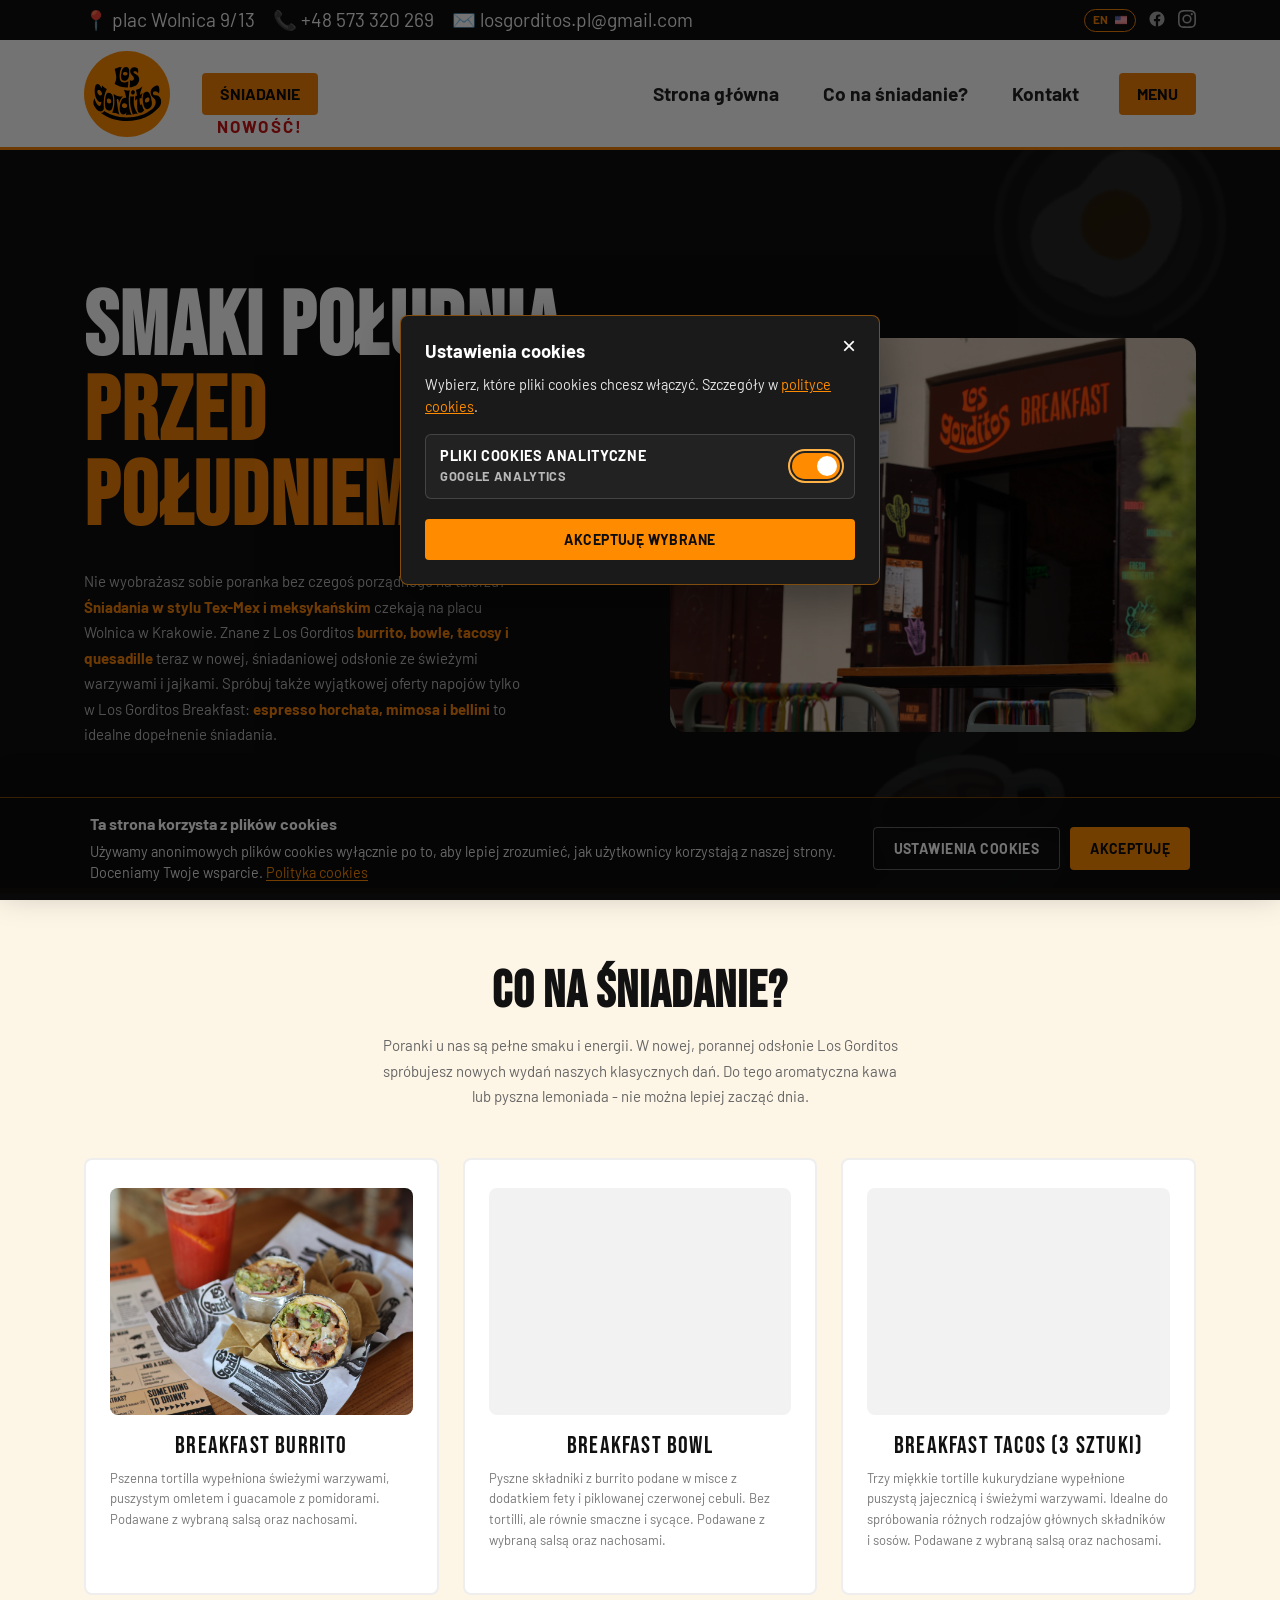
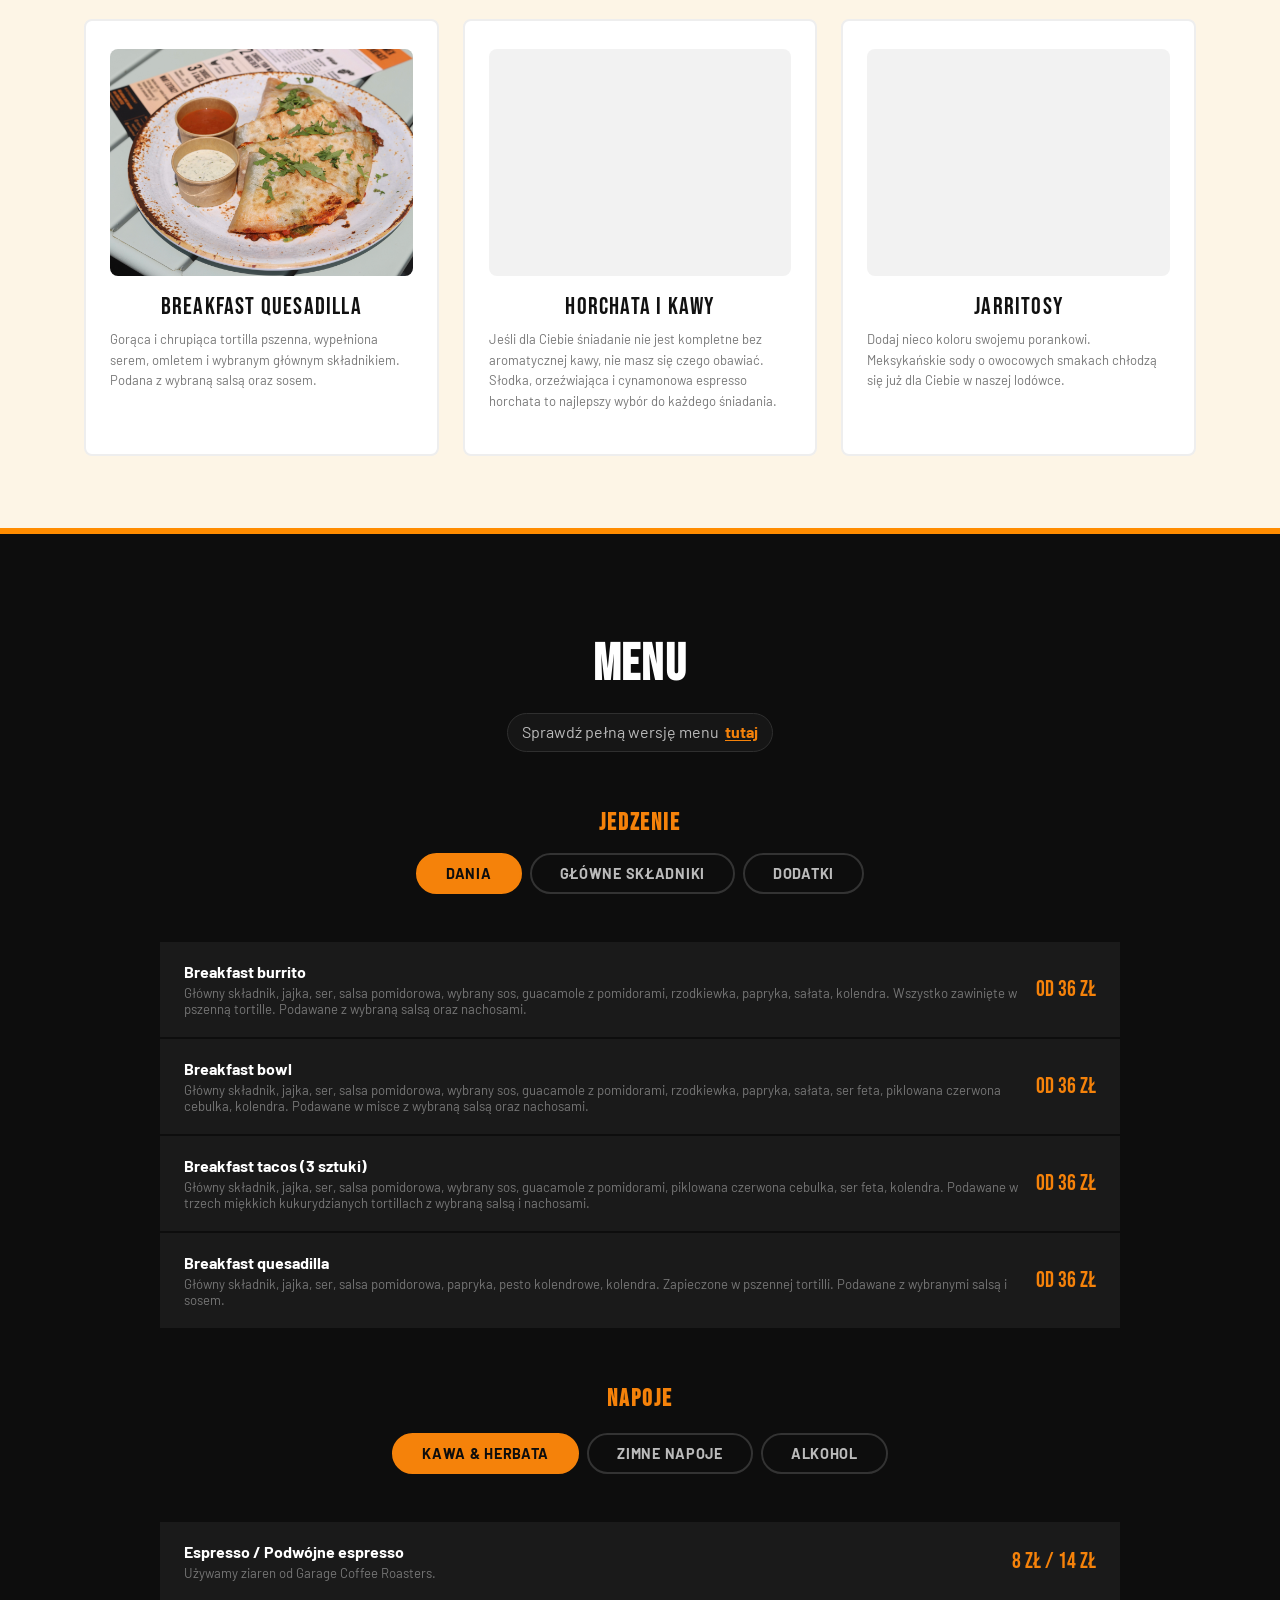
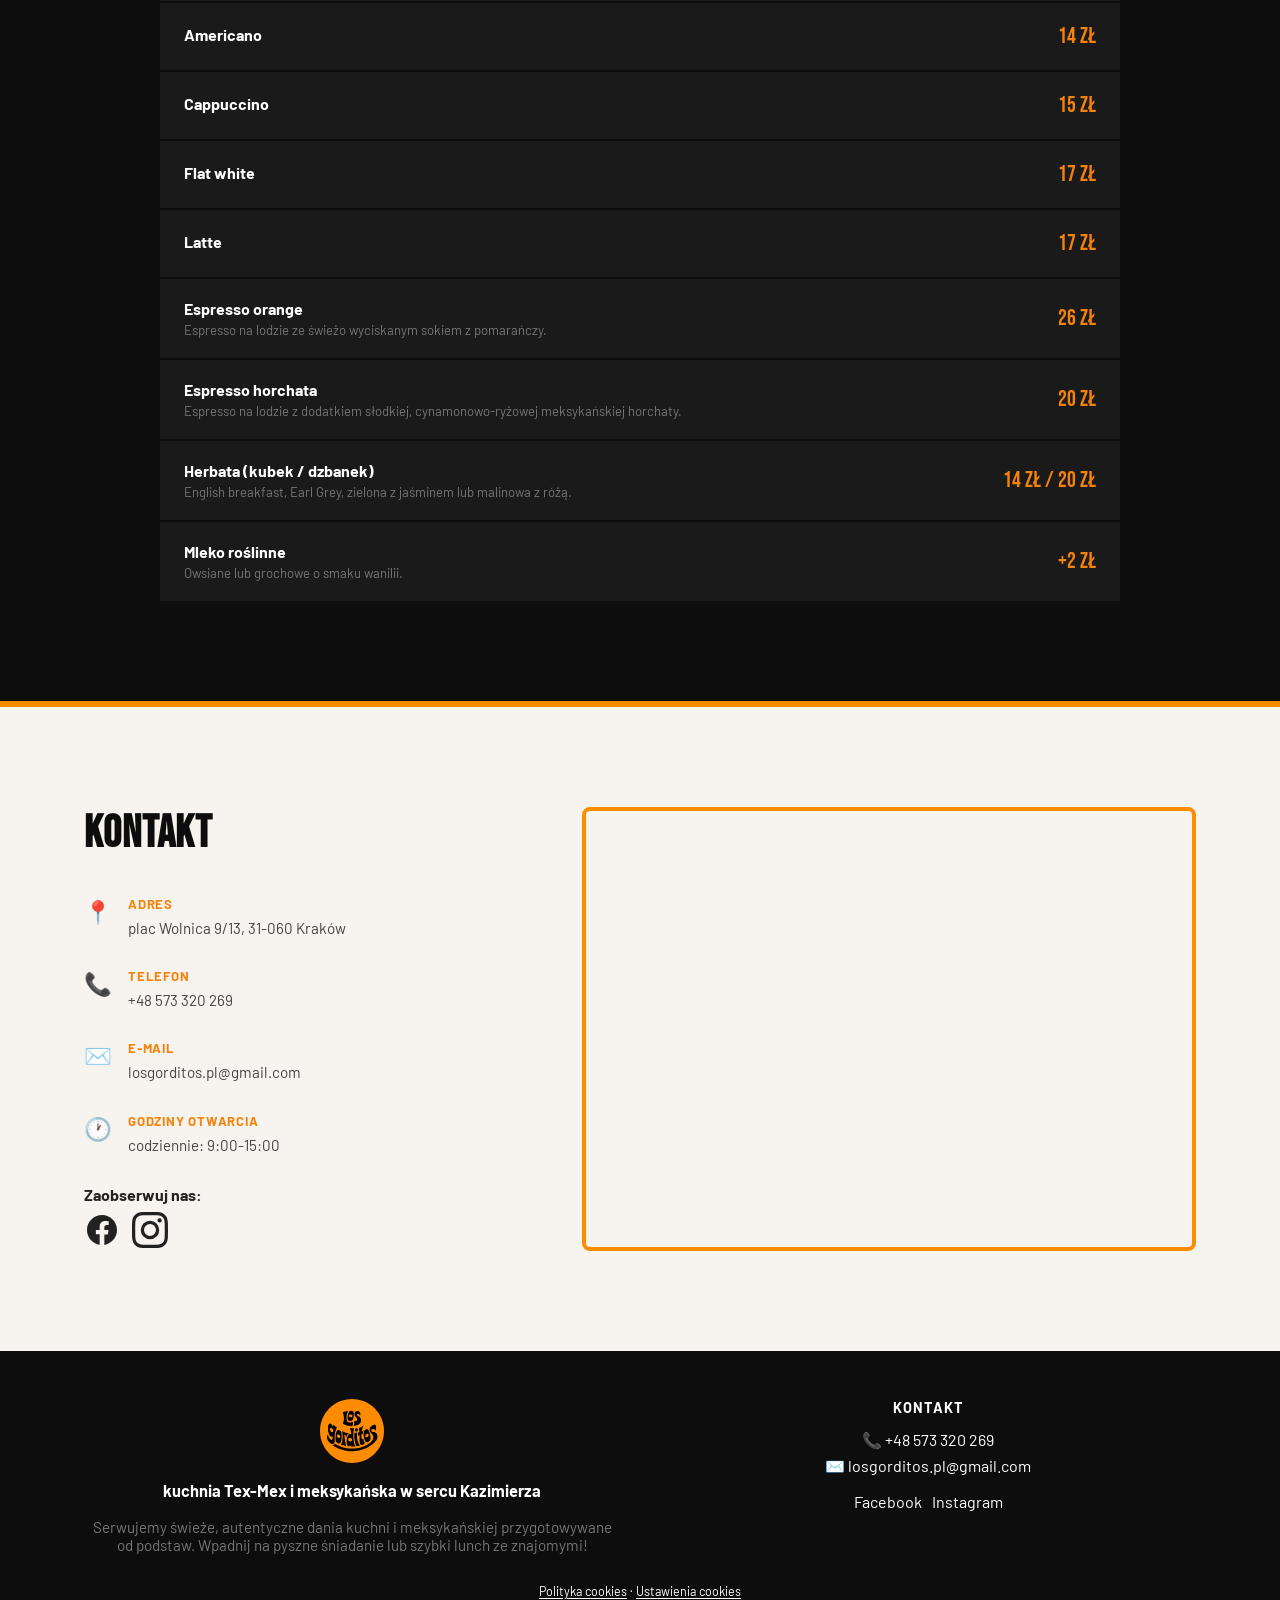
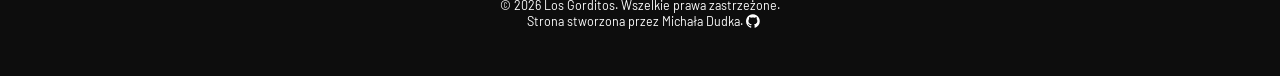
==== commit 27afd740: "keep 'menu' and 'hasMenu' in schema, delete inLanguage which is not part of restaurant schema" ====
--- a/breakfast/index.html
+++ b/breakfast/index.html
@@ -10,7 +10,6 @@
   "@context": "https://schema.org",
   "@type": "Restaurant",
   "name": "Los Gorditos Breakfast",
-  "inLanguage": "pl",
   "url": "https://losgorditos.pl/breakfast",
   "logo": "https://losgorditos.pl/images/logo-losgorditos.svg",
   "image": "https://losgorditos.pl/images/logo-above-door.webp",
@@ -33,6 +32,7 @@
   },
   "hasMap": "https://maps.app.goo.gl/TmbM3u1rNpXEDrRg7",
   "hasMenu": "https://losgorditos.pl/breakfast/#menu",
+  "menu": "https://losgorditos.pl/breakfast/#menu",
   "currenciesAccepted": "PLN",
   "paymentAccepted": "Cash, Credit Card, Mobile Payment, Blik, Bitcoin",
   "openingHoursSpecification": [
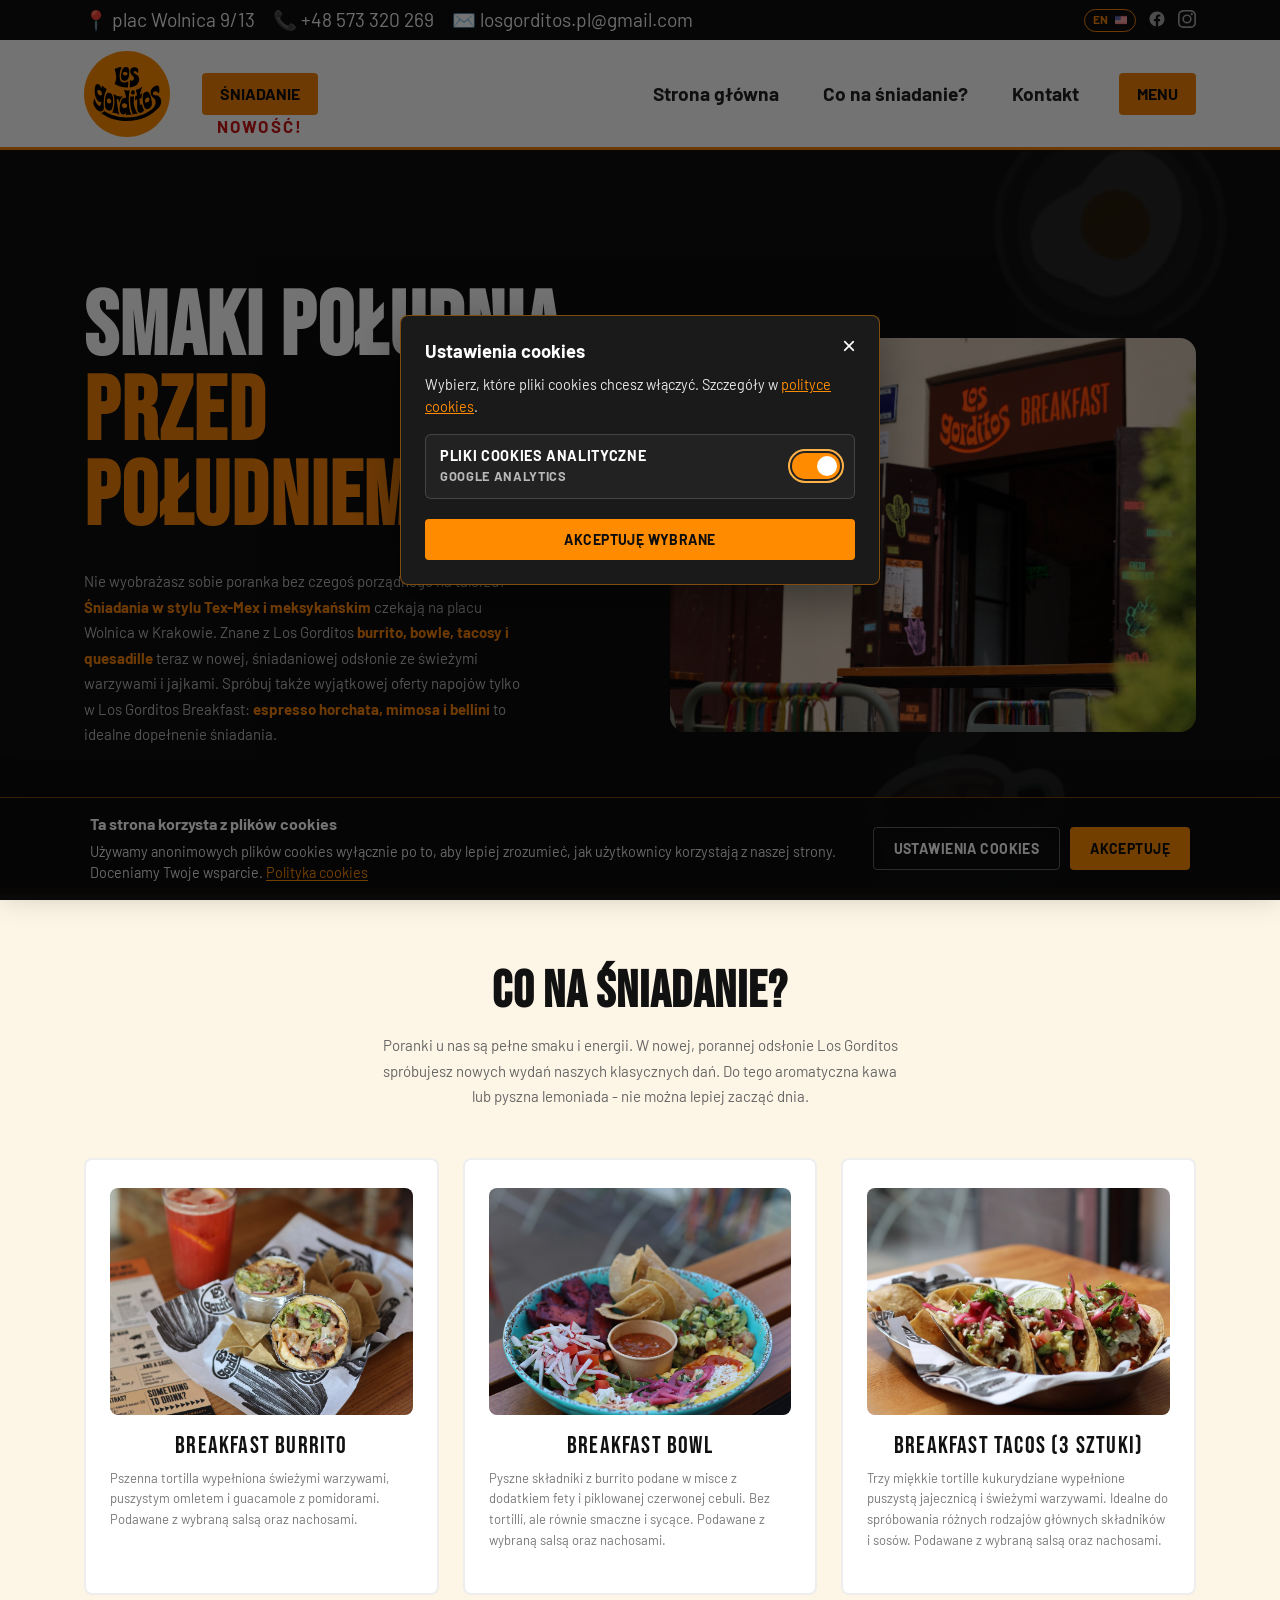
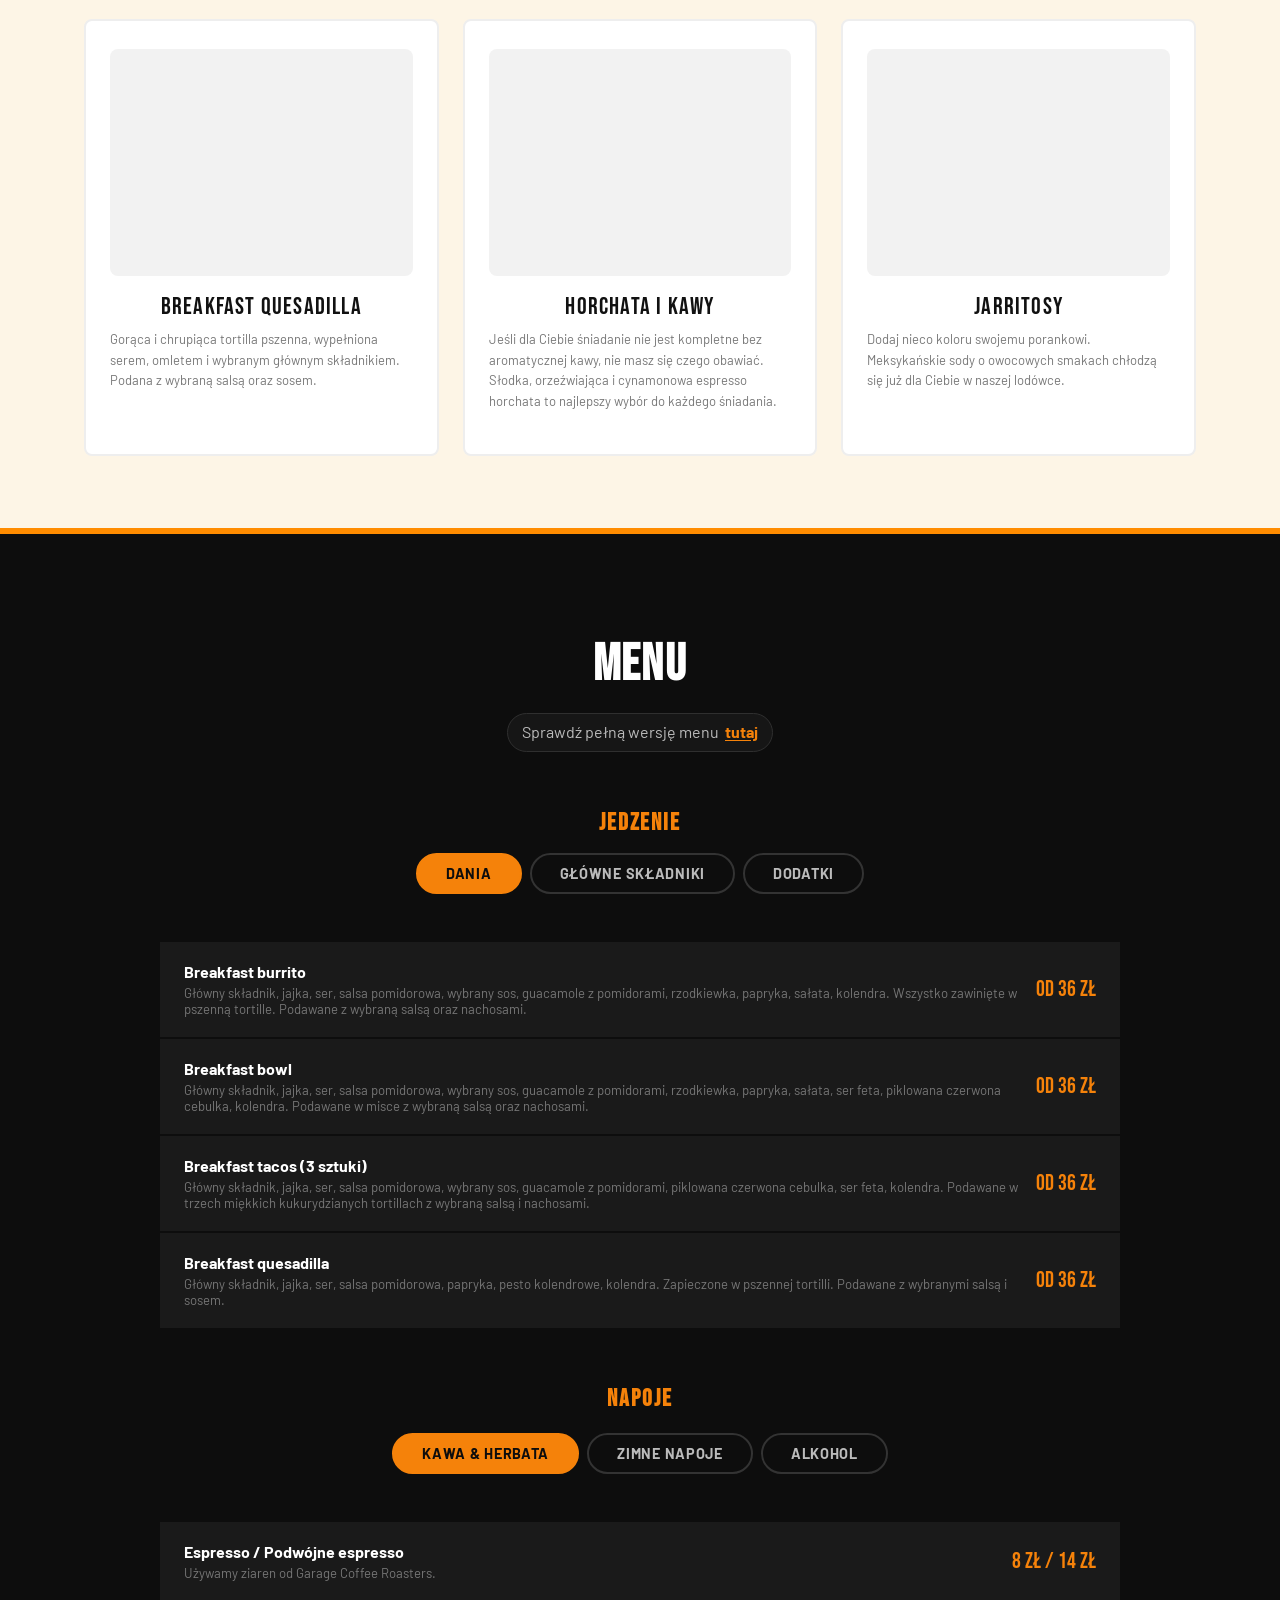
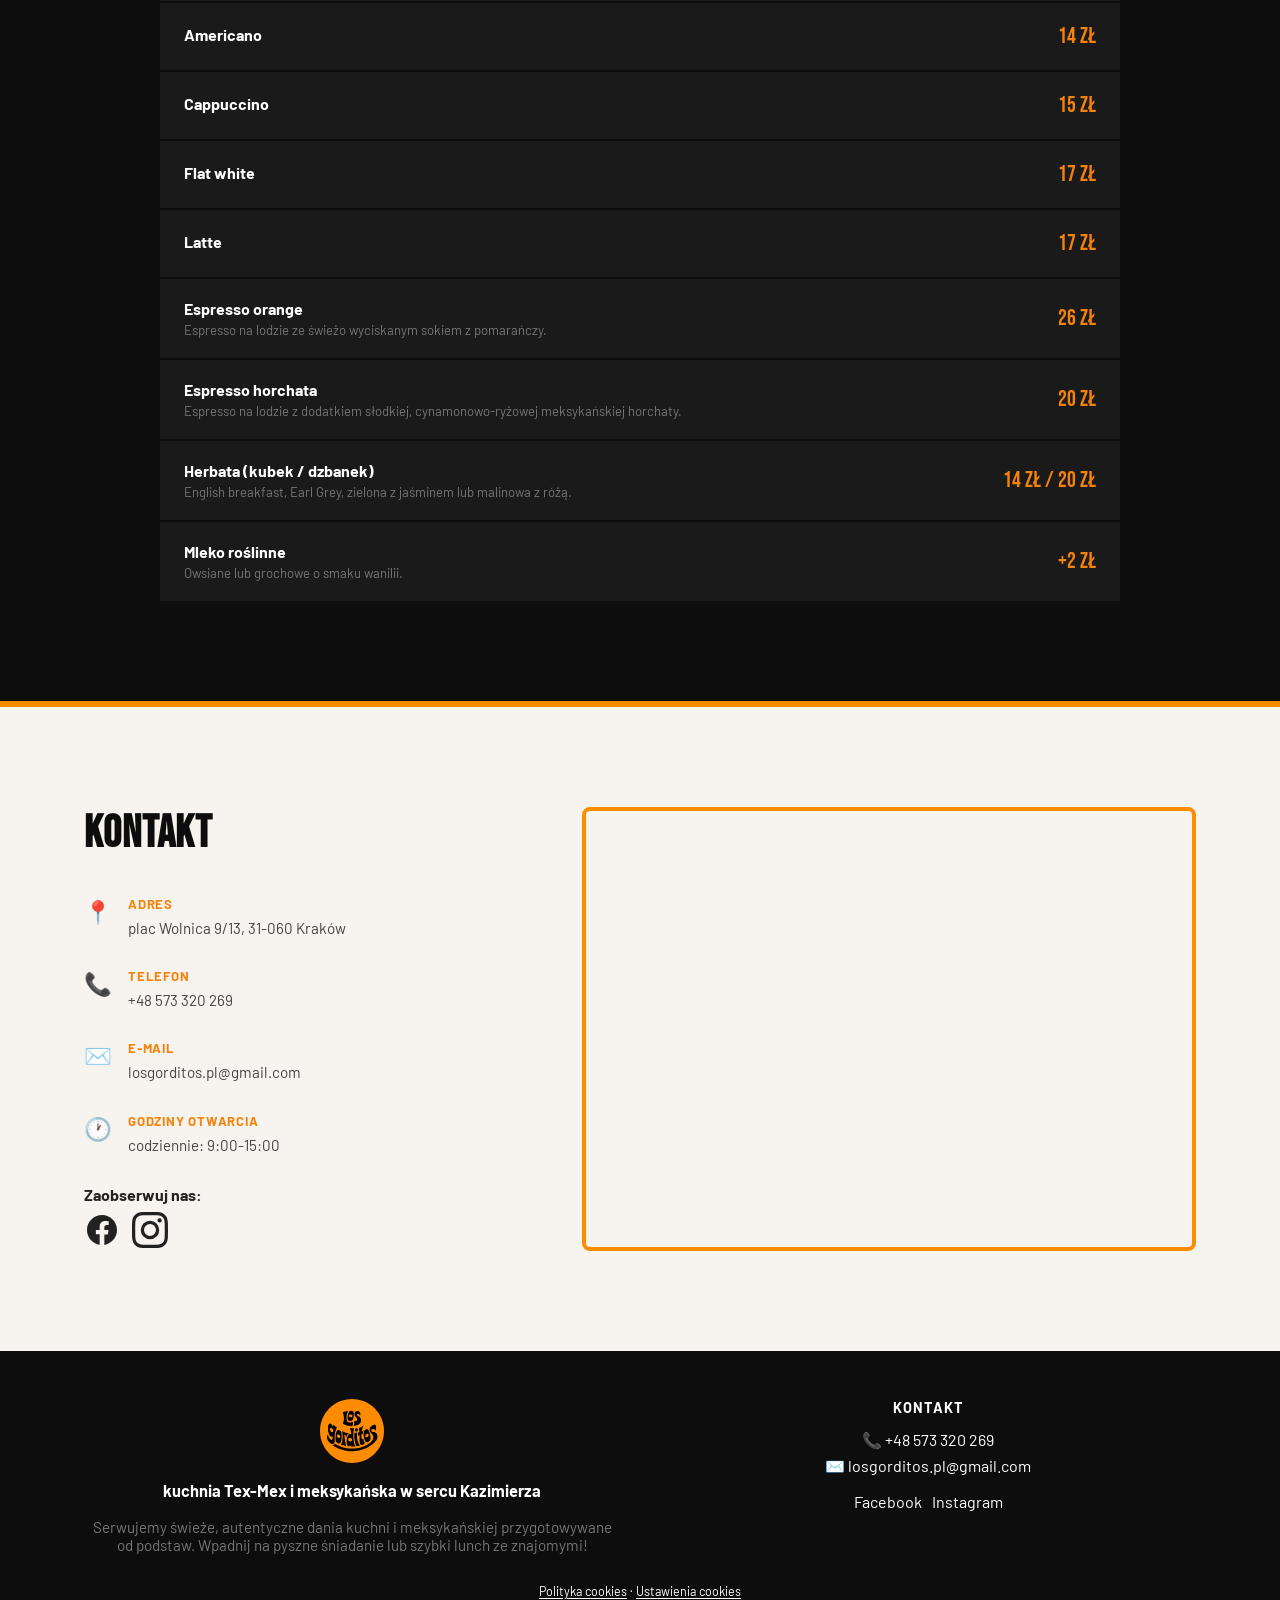
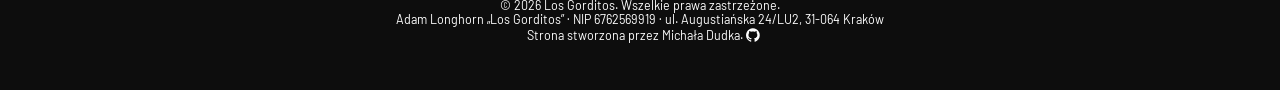
==== commit 10f1bea4: "add grafik-bot, fix new tab from menu button and schema menu on english sites" ====
--- a/breakfast/index.html
+++ b/breakfast/index.html
@@ -124,7 +124,7 @@
         <a href="#" class="nav-breakfast">ŚNIADANIE</a>
         <span class="nav-breakfast-badge">NOWOŚĆ!</span>
       </div>
-      <a href="#menu" class="mobile-quick-menu" target="_blank" rel="noopener noreferrer">MENU</a>
+      <a href="#menu" class="mobile-quick-menu">MENU</a>
       <button class="hamburger" id="hamburger" aria-label="Otwórz menu nawigacji" aria-expanded="false" aria-controls="navLinks">
         <span></span><span></span><span></span>
       </button>
@@ -136,7 +136,7 @@
         <!-- <li><a href="#delivery">Usługa dostawy</a></li> -->
         <!-- <li><a href="#catering">Catering</a></li> -->
         <!-- <li><a href="#contact">Kontakt</a></li> -->
-        <li><a href="#menu" class="btn-menu" target="_blank">MENU</a></li>
+        <li><a href="#menu" class="btn-menu">MENU</a></li>
       </ul>
     </div>
   </nav>
@@ -505,6 +505,7 @@
       </p>
             <p>
         © 2026 Los Gorditos. Wszelkie prawa zastrzeżone. <br>
+        Adam Longhorn „Los Gorditos” · NIP 6762569919 · ul. Augustiańska 24/LU2, 31-064 Kraków <br>
         <a href="https://github.com/michaldudek15" aria-label="Profil GitHub Michała Dudka" target="_blank" rel="noopener noreferrer" style="margin-left:6px; display:inline-flex; vertical-align:middle;">
           Strona stworzona przez Michała Dudka.&nbsp;
           <svg width="14" height="14" viewBox="0 -0.5 25 25" fill="currentColor" xmlns="http://www.w3.org/2000/svg">
